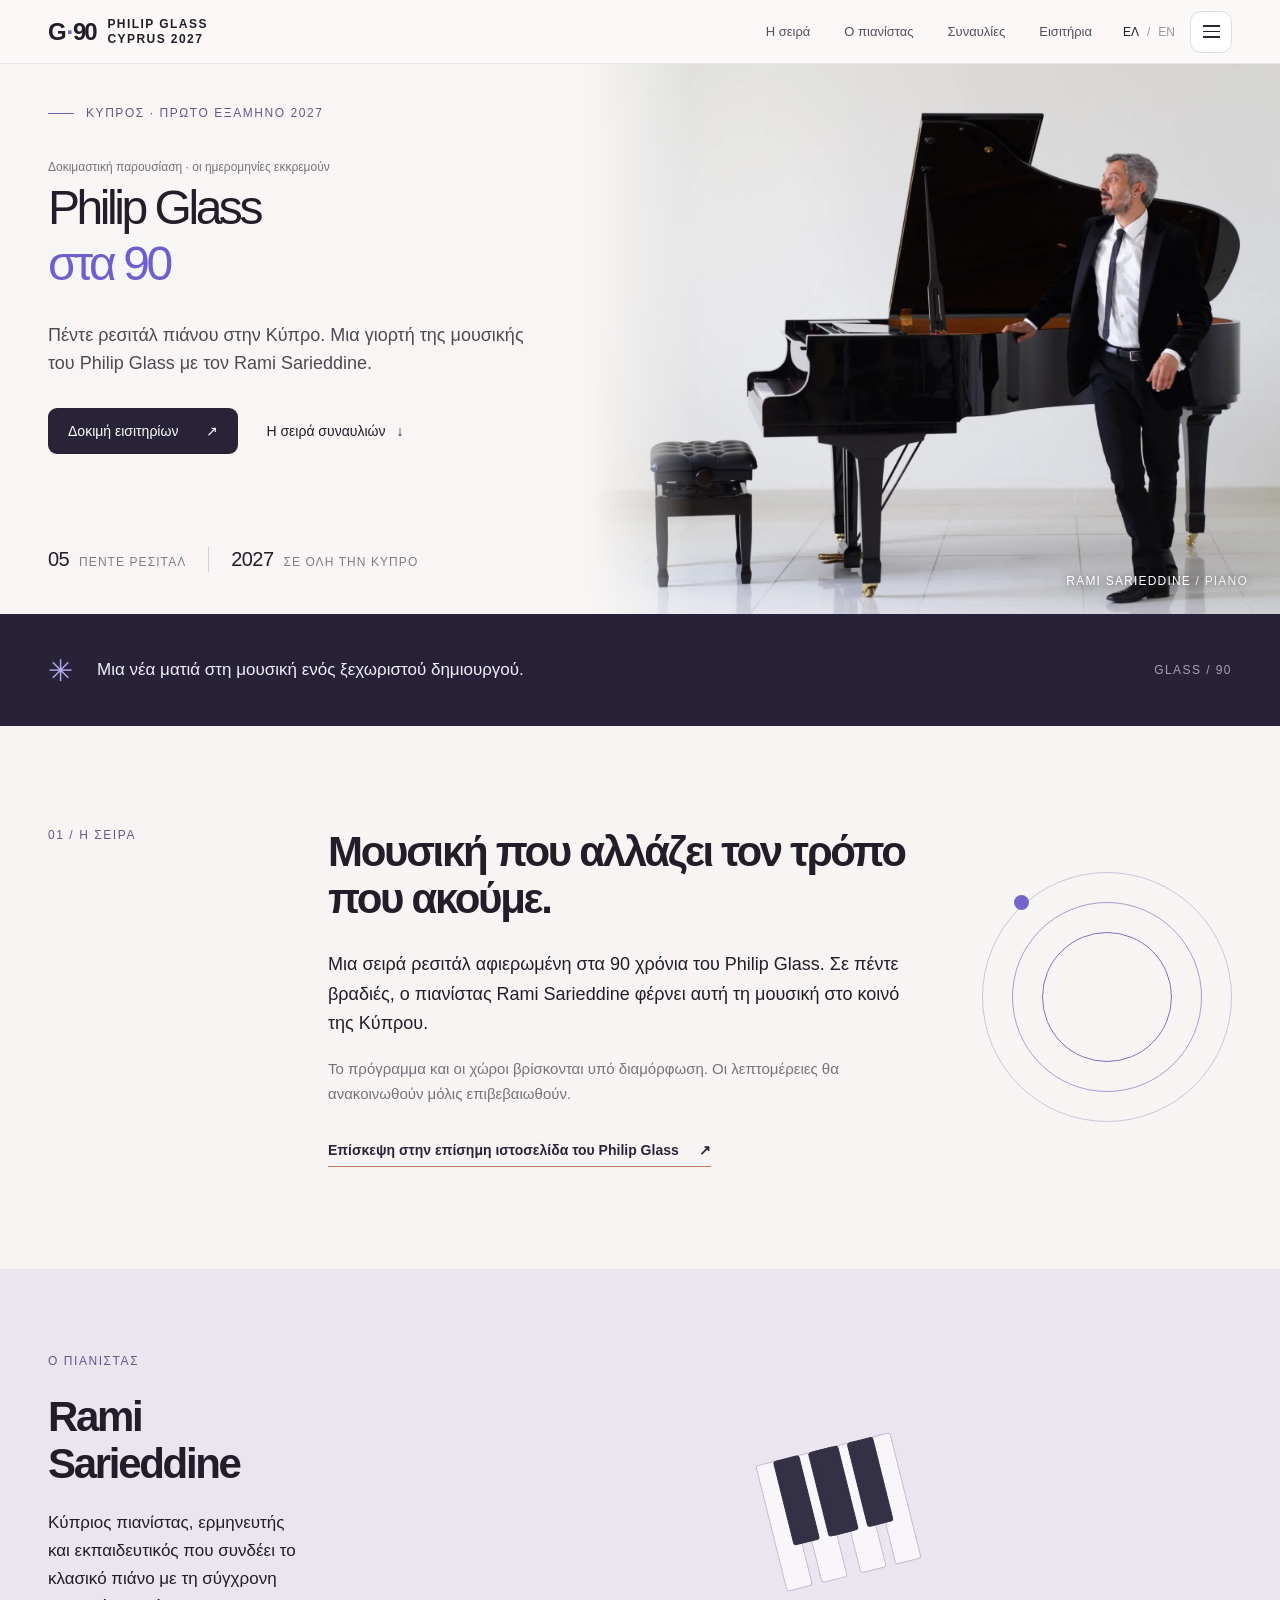
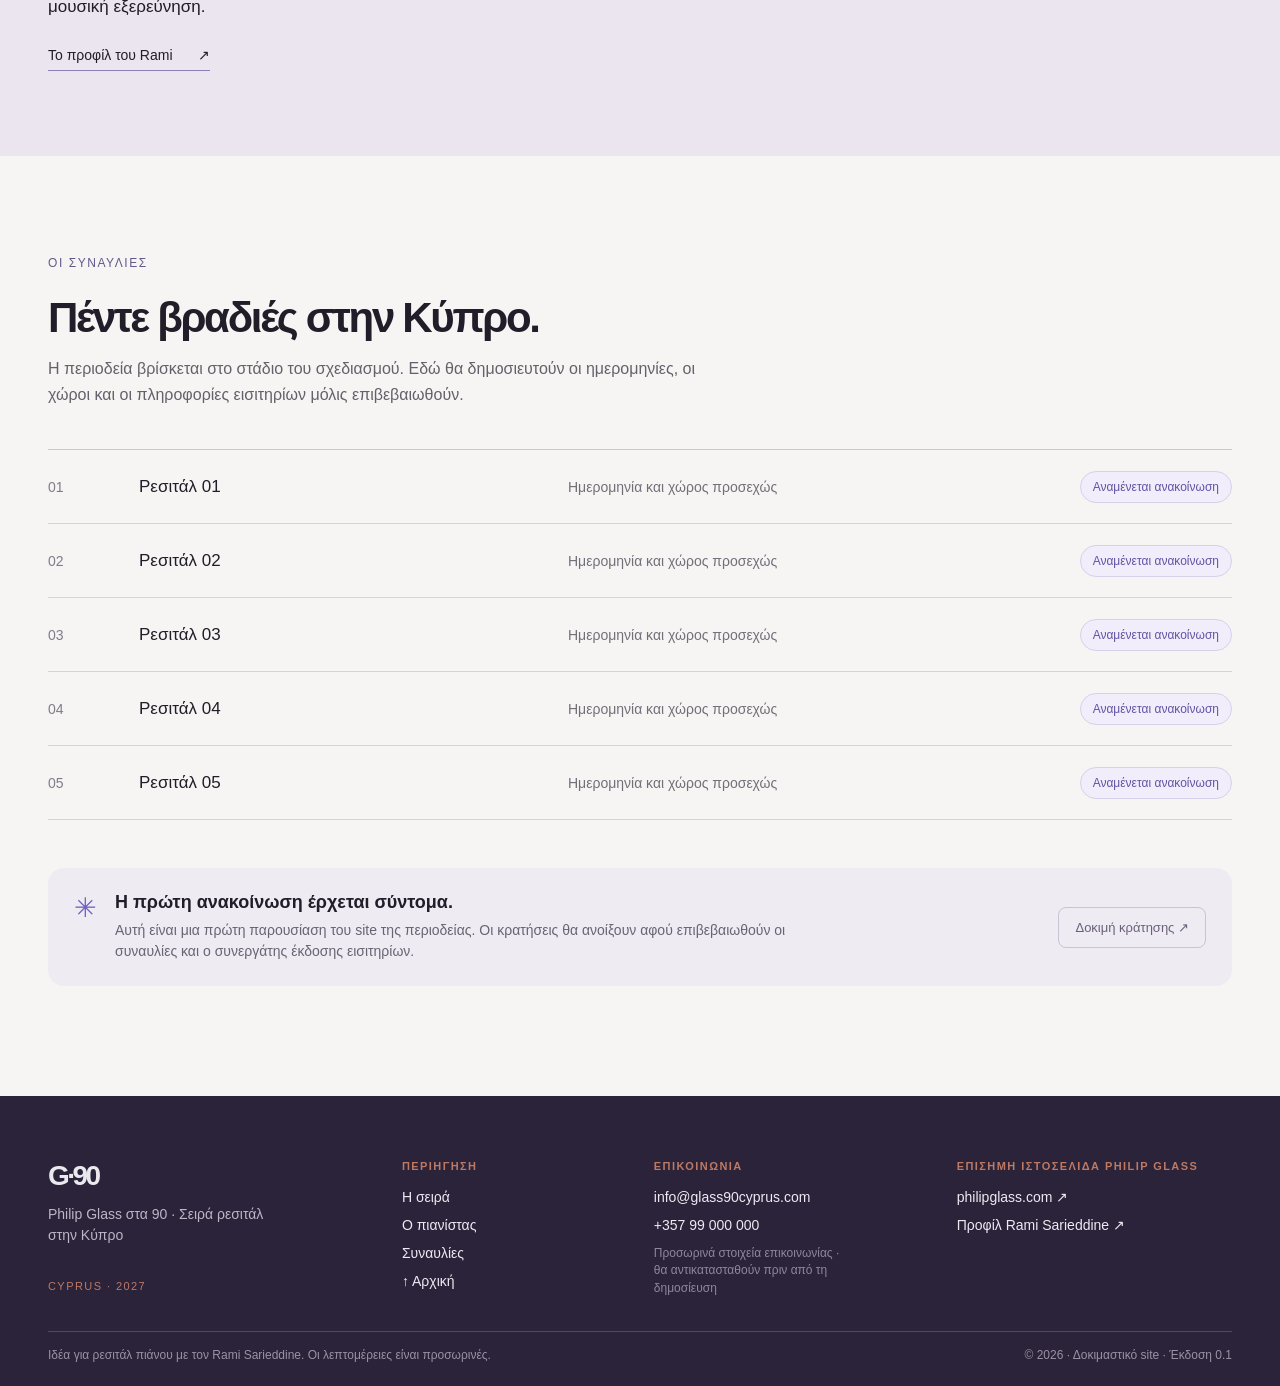
==== el.html @ 7277b8ad "Remove section 02 numbering from el.html" ====
<!doctype html><html lang="el"><head><meta charset="utf-8"><meta name="viewport" content="width=device-width,initial-scale=1"><title>Philip Glass στα 90 | Ρεσιτάλ πιάνου στην Κύπρο</title><meta name="description" content="Πέντε ρεσιτάλ πιάνου στην Κύπρο με τον Rami Sarieddine. Δοκιμαστική παρουσίαση για το 2027."><meta property="og:title" content="Philip Glass στα 90 | Ρεσιτάλ πιάνου στην Κύπρο"><meta property="og:description" content="Πέντε ρεσιτάλ πιάνου στην Κύπρο με τον Rami Sarieddine. Δοκιμαστική παρουσίαση για το 2027."><meta property="og:type" content="website"><meta property="og:image" content="/og.svg"><meta name="twitter:card" content="summary_large_image"><meta name="twitter:image" content="/og.svg"><link rel="icon" href="/favicon.svg"><link rel="stylesheet" href="/style.css"></head><body><link rel="preload" as="image" href="/rami-piano.webp"/><div class="site-shell"><header class="site-header" id="top"><div class="header-inner"><a class="brand" href="/" aria-label="Αρχική"><span class="brand-mark" aria-hidden="true">G<span>·</span>90</span><span class="brand-sub">PHILIP GLASS<br/>CYPRUS 2027</span></a><nav class="desktop-nav" aria-label="Primary"><a href="#series">Η σειρά</a><a href="#artist">Ο πιανίστας</a><a href="#concerts">Συναυλίες</a><a href="/tickets-el.html">Εισιτήρια</a></nav><div class="header-actions"><div class="language" role="group" aria-label="Γλώσσα"><button class="active" aria-pressed="true">ΕΛ</button><span aria-hidden="true">/</span><button class="" aria-pressed="false">EN</button></div><button class="menu-button " aria-label="Άνοιγμα μενού" aria-expanded="false" aria-controls="site-menu"><span></span><span></span><span></span></button></div></div></header><main><section class="hero" aria-labelledby="hero-heading"><div class="hero-copy"><div class="eyebrow"><span class="eyebrow-line"></span>ΚΥΠΡΟΣ · ΠΡΩΤΟ ΕΞΑΜΗΝΟ 2027</div><p class="preview-label">Δοκιμαστική παρουσίαση · οι ημερομηνίες εκκρεμούν</p><h1 id="hero-heading"><span>Philip Glass</span><em>στα 90</em></h1><p class="hero-lead">Πέντε ρεσιτάλ πιάνου στην Κύπρο. Μια γιορτή της μουσικής του Philip Glass με τον Rami Sarieddine.</p><div class="hero-actions"><a class="primary-link" href="/tickets-el.html">Δοκιμή εισιτηρίων<span aria-hidden="true">↗</span></a><a class="text-link" href="#series">Η σειρά συναυλιών<span aria-hidden="true">↓</span></a></div><div class="hero-foot"><div><strong>05</strong><span>ΠΕΝΤΕ ΡΕΣΙΤΑΛ</span></div><i></i><div><strong>2027</strong><span>ΣΕ ΟΛΗ ΤΗΝ ΚΥΠΡΟ</span></div></div></div><div class="hero-photo"><img src="/rami-piano.webp" alt="Ο Rami Sarieddine δίπλα σε πιάνο με ουρά" width="1924" height="1280"/><div class="photo-credit">RAMI SARIEDDINE <span> / PIANO</span></div></div></section><section class="quote-band"><div class="content-width"><span class="asterisk" aria-hidden="true">✳</span><p>Μια νέα ματιά στη μουσική ενός ξεχωριστού δημιουργού.</p><span class="band-mark">GLASS / 90</span></div></section><section class="section-block series-block" id="series"><div class="section-label">01 / Η ΣΕΙΡΑ</div><div class="section-content"><h2>Μουσική που αλλάζει τον τρόπο που ακούμε.</h2><p class="large-copy">Μια σειρά ρεσιτάλ αφιερωμένη στα 90 χρόνια του Philip Glass. Σε πέντε βραδιές, ο πιανίστας Rami Sarieddine φέρνει αυτή τη μουσική στο κοινό της Κύπρου.</p><p class="muted-copy">Το πρόγραμμα και οι χώροι βρίσκονται υπό διαμόρφωση. Οι λεπτομέρειες θα ανακοινωθούν μόλις επιβεβαιωθούν.</p><a class="glass-link" href="https://philipglass.com/" target="_blank" rel="noopener noreferrer">Επίσκεψη στην επίσημη ιστοσελίδα του Philip Glass<span aria-hidden="true">↗</span></a></div><div class="orbital-art" aria-hidden="true"><span class="ring ring-one"></span><span class="ring ring-two"></span><span class="ring ring-three"></span><span class="ring-dot"></span></div></section><section class="artist-section" id="artist"><div class="artist-inner"><div class="artist-copy"><div class="section-label">Ο ΠΙΑΝΙΣΤΑΣ</div><h2>Rami Sarieddine</h2><p>Κύπριος πιανίστας, ερμηνευτής και εκπαιδευτικός που συνδέει το κλασικό πιάνο με τη σύγχρονη μουσική εξερεύνηση.</p><a href="https://www.facebook.com/rami.sarieddine.9/" target="_blank" rel="noopener noreferrer">Το προφίλ του Rami<span aria-hidden="true">↗</span></a></div><div class="artist-key-art" aria-hidden="true"><span></span><span></span><span></span><span></span><span></span><span></span><span></span><span></span></div></div></section><section class="concerts-section" id="concerts"><div class="concerts-head"><div class="section-label">ΟΙ ΣΥΝΑΥΛΙΕΣ</div><h2>Πέντε βραδιές στην Κύπρο.</h2><p>Η περιοδεία βρίσκεται στο στάδιο του σχεδιασμού. Εδώ θα δημοσιευτούν οι ημερομηνίες, οι χώροι και οι πληροφορίες εισιτηρίων μόλις επιβεβαιωθούν.</p></div><div class="concert-list"><div class="concert-row"><span class="concert-index">01</span><strong>Ρεσιτάλ 01</strong><span class="concert-meta">Ημερομηνία και χώρος προσεχώς</span><span class="concert-status">Αναμένεται ανακοίνωση</span></div><div class="concert-row"><span class="concert-index">02</span><strong>Ρεσιτάλ 02</strong><span class="concert-meta">Ημερομηνία και χώρος προσεχώς</span><span class="concert-status">Αναμένεται ανακοίνωση</span></div><div class="concert-row"><span class="concert-index">03</span><strong>Ρεσιτάλ 03</strong><span class="concert-meta">Ημερομηνία και χώρος προσεχώς</span><span class="concert-status">Αναμένεται ανακοίνωση</span></div><div class="concert-row"><span class="concert-index">04</span><strong>Ρεσιτάλ 04</strong><span class="concert-meta">Ημερομηνία και χώρος προσεχώς</span><span class="concert-status">Αναμένεται ανακοίνωση</span></div><div class="concert-row"><span class="concert-index">05</span><strong>Ρεσιτάλ 05</strong><span class="concert-meta">Ημερομηνία και χώρος προσεχώς</span><span class="concert-status">Αναμένεται ανακοίνωση</span></div></div><div class="ticket-note"><span class="note-symbol" aria-hidden="true">✳</span><div><h3>Η πρώτη ανακοίνωση έρχεται σύντομα.</h3><p>Αυτή είναι μια πρώτη παρουσίαση του site της περιοδείας. Οι κρατήσεις θα ανοίξουν αφού επιβεβαιωθούν οι συναυλίες και ο συνεργάτης έκδοσης εισιτηρίων.</p></div><a class="ticket-chip" href="/tickets-el.html">Δοκιμή κράτησης ↗</a></div></section></main><footer class="site-footer"><div class="footer-inner"><div class="footer-intro"><span class="footer-brand">G·90</span><p>Philip Glass στα 90 · Σειρά ρεσιτάλ στην Κύπρο</p><span class="footer-kicker">CYPRUS · 2027</span></div><div class="footer-column"><span class="footer-heading">Περιήγηση</span><a href="#series">Η σειρά</a><a href="#artist">Ο πιανίστας</a><a href="#concerts">Συναυλίες</a><a href="#top">↑ Αρχική</a></div><div class="footer-column"><span class="footer-heading">Επικοινωνία</span><a href="mailto:info@glass90cyprus.com">info@glass90cyprus.com</a><a href="tel:+35799000000">+357 99 000 000</a><span class="footer-small">Προσωρινά στοιχεία επικοινωνίας · θα αντικατασταθούν πριν από τη δημοσίευση</span></div><div class="footer-column footer-links"><span class="footer-heading">Επίσημη ιστοσελίδα Philip Glass</span><a href="https://philipglass.com/" target="_blank" rel="noopener noreferrer">philipglass.com ↗</a><a href="https://www.facebook.com/rami.sarieddine.9/" target="_blank" rel="noopener noreferrer">Προφίλ Rami Sarieddine ↗</a></div></div><div class="footer-bottom"><span>Ιδέα για ρεσιτάλ πιάνου με τον Rami Sarieddine. Οι λεπτομέρειες είναι προσωρινές.</span><span>© 2026 · Δοκιμαστικό site · Έκδοση 0.1</span></div></footer></div><script src="/demo.js" defer></script></body></html>
---- style.css ----
:root {
  --ink: #211d29;
  --muted: #6f6b75;
  --paper: #f7f5f3;
  --violet: #6e5fcd;
  --aubergine: #2a2339;
  --lilac: #eae5ee;
  --copper: #bd7964;
  --copper-soft: #f3e5df;
  --line: #dedbe0;
}
* {
  box-sizing: border-box;
}
html {
  scroll-behavior: smooth;
}
body {
  margin: 0;
  background: var(--paper);
  color: var(--ink);
  font-family: Inter, Arial, sans-serif;
  font-size: 16px;
  font-weight: 400;
}
button,
a {
  font: inherit;
}
button {
  cursor: pointer;
}
a {
  text-decoration: none;
  color: inherit;
}
a:focus-visible,
button:focus-visible {
  outline: 2px solid #745fd9;
  outline-offset: 4px;
}
::selection {
  background: #d7d0ff;
  color: #211d29;
}
.site-shell {
  overflow: clip;
}
.site-header {
  height: 64px;
  background: #faf9f8;
  border-bottom: 1px solid #e8e5e6;
  position: relative;
  z-index: 30;
}
.header-inner {
  height: 100%;
  max-width: 1420px;
  margin: auto;
  padding: 0 48px;
  display: flex;
  align-items: center;
  justify-content: space-between;
  gap: 30px;
}
.brand {
  display: flex;
  align-items: center;
  gap: 12px;
  min-width: 210px;
}
.brand-mark {
  font-size: 24px;
  font-weight: 600;
  letter-spacing: -0.09em;
  line-height: 1;
}
.brand-mark span {
  color: var(--violet);
  margin: 0 2px;
}
.brand-sub {
  font-size: 12px;
  line-height: 1.25;
  letter-spacing: 0.12em;
  font-weight: 600;
}
.desktop-nav {
  display: flex;
  gap: 34px;
  align-items: center;
  margin-left: auto;
}
.desktop-nav a {
  font-size: 13px;
  color: #524d59;
  font-weight: 500;
}
.desktop-nav a:hover,
.text-link:hover,
.artist-copy a:hover {
  color: var(--violet);
}
.header-actions {
  display: flex;
  gap: 14px;
  align-items: center;
}
.language {
  display: flex;
  align-items: center;
  gap: 7px;
  white-space: nowrap;
  color: #9b96a0;
  font-size: 12px;
  font-weight: 500;
}
.language button {
  padding: 7px 1px;
  border: 0;
  background: none;
  color: #9b96a0;
  font-size: 12px;
  font-weight: 500;
}
.language button.active {
  color: var(--ink);
}
.menu-button {
  width: 42px;
  height: 42px;
  border: 1px solid #dedbe0;
  border-radius: 11px;
  background: #fff;
  display: flex;
  flex-direction: column;
  justify-content: center;
  align-items: center;
  gap: 4px;
  z-index: 33;
}
.menu-button span {
  height: 1.5px;
  width: 17px;
  background: #292530;
  transition:
    transform 0.25s,
    opacity 0.25s;
}
.menu-button.open span:first-child {
  transform: translateY(5.5px) rotate(45deg);
}
.menu-button.open span:nth-child(2) {
  opacity: 0;
}
.menu-button.open span:last-child {
  transform: translateY(-5.5px) rotate(-45deg);
}
.menu-scrim {
  position: fixed;
  inset: 64px 0 0;
  background: transparent;
  border: 0;
  width: 100%;
  z-index: 30;
}
.menu-panel {
  position: absolute;
  right: 48px;
  top: 58px;
  width: 230px;
  padding: 9px;
  background: white;
  border: 1px solid #e5e1e7;
  border-radius: 14px;
  box-shadow: 0 16px 40px #211d291c;
  z-index: 32;
  display: grid;
}
.menu-panel a,
.menu-panel button {
  font-size: 14px;
  text-align: left;
  padding: 11px 12px;
  border: 0;
  border-radius: 8px;
  background: transparent;
}
.menu-panel a:hover,
.menu-panel button:hover {
  background: #f4f1fb;
  color: #5b4eb5;
}
.hero {
  min-height: 550px;
  display: grid;
  grid-template-columns: minmax(0, 46%) minmax(0, 54%);
  background: #f8f6f4;
  max-width: 1600px;
  margin: auto;
}
.hero-copy {
  padding: 42px 5vw 0 max(48px, calc((100vw - 1320px) / 2));
  display: flex;
  flex-direction: column;
}
.eyebrow,
.section-label {
  font-size: 12px;
  font-weight: 500;
  letter-spacing: 0.13em;
  color: #655889;
}
.eyebrow {
  display: flex;
  align-items: center;
  gap: 12px;
}
.eyebrow-line {
  width: 26px;
  height: 1px;
  background: #7465ae;
}
.preview-label {
  font-size: 12px;
  color: #77717c;
  margin: 40px 0 10px;
}
.hero h1 {
  font-size: clamp(42px, 4vw, 48px);
  font-weight: 500;
  letter-spacing: -0.072em;
  line-height: 0.99;
  margin: 0;
  white-space: nowrap;
}
.hero h1 span,
.hero h1 em {
  display: block;
}
.hero h1 em {
  font-style: normal;
  color: var(--violet);
  margin-top: 8px;
}
.hero-lead {
  max-width: 490px;
  font-size: 18px;
  line-height: 1.58;
  margin: 34px 0 30px;
  color: #4e4953;
}
.hero-actions {
  display: flex;
  align-items: center;
  gap: 28px;
  flex-wrap: wrap;
}
.primary-link {
  height: 46px;
  padding: 0 20px;
  border-radius: 9px;
  background: #292337;
  color: white;
  display: inline-flex;
  align-items: center;
  gap: 28px;
  font-size: 14px;
  font-weight: 500;
  transition:
    background 0.2s,
    transform 0.2s;
}
.primary-link:hover {
  background: #51437b;
  transform: translateY(-1px);
}
.text-link {
  font-size: 14px;
  font-weight: 500;
  display: flex;
  gap: 11px;
  align-items: center;
}
.hero-foot {
  margin-top: auto;
  display: flex;
  align-items: center;
  gap: 22px;
  padding: 42px 0 42px;
}
.hero-foot div {
  display: flex;
  align-items: baseline;
  gap: 10px;
}
.hero-foot strong {
  font-size: 20px;
  letter-spacing: -0.03em;
  font-weight: 500;
}
.hero-foot span {
  font-size: 12px;
  font-weight: 500;
  letter-spacing: 0.09em;
  color: #817b86;
}
.hero-foot i {
  height: 25px;
  width: 1px;
  background: #d4ced7;
}
.hero-photo {
  min-height: 550px;
  position: relative;
  overflow: hidden;
  background: #e5e3e0;
}
.hero-photo:after {
  content: "";
  position: absolute;
  inset: 0;
  background: linear-gradient(90deg, #f8f6f4 0%, transparent 15%);
  pointer-events: none;
}
.hero-photo img {
  height: 100%;
  width: 100%;
  position: absolute;
  inset: 0;
  object-fit: cover;
  object-position: 60% center;
}
.photo-credit {
  position: absolute;
  right: 32px;
  bottom: 26px;
  z-index: 1;
  color: #fff;
  text-shadow: 0 1px 8px #0009;
  font-size: 12px;
  letter-spacing: 0.1em;
  font-weight: 500;
}
.photo-credit span {
  opacity: 0.8;
}
.quote-band {
  background: #272238;
  color: #f1eef8;
}
.quote-band .content-width {
  max-width: 1320px;
  margin: auto;
  min-height: 112px;
  display: flex;
  align-items: center;
  gap: 24px;
  padding: 18px 48px;
}
.asterisk {
  font-size: 30px;
  color: #b4a8ed;
}
.quote-band p {
  font-size: 17px;
  line-height: 1.5;
  margin: 0;
}
.band-mark {
  font-size: 12px;
  letter-spacing: 0.12em;
  margin-left: auto;
  color: #a8a0b5;
  white-space: nowrap;
}
.section-block {
  max-width: 1320px;
  margin: auto;
  padding: 102px 48px;
  position: relative;
  display: grid;
  grid-template-columns: 250px minmax(0, 600px) 1fr;
  gap: 30px;
  min-height: 470px;
  overflow: hidden;
}
.section-content h2,
.artist-copy h2,
.concerts-head h2 {
  font-size: clamp(32px, 3.3vw, 42px);
  font-weight: 600;
  letter-spacing: -0.055em;
  line-height: 1.12;
  margin: 0 0 28px;
}
.large-copy {
  font-size: 18px;
  line-height: 1.65;
  margin: 0 0 18px;
  max-width: 610px;
}
.muted-copy {
  font-size: 15px;
  line-height: 1.65;
  color: #77717b;
  max-width: 550px;
}
.glass-link {
  display: inline-flex;
  gap: 20px;
  align-items: center;
  margin-top: 20px;
  color: var(--aubergine);
  border-bottom: 1px solid var(--copper);
  padding-bottom: 8px;
  font-size: 14px;
  font-weight: 600;
}
.glass-link:hover {
  color: var(--copper);
}
.orbital-art {
  width: 250px;
  height: 250px;
  position: relative;
  align-self: center;
  justify-self: end;
}
.ring {
  border: 1px solid #ccc4db;
  border-radius: 50%;
  position: absolute;
  inset: 0;
}
.ring-two {
  inset: 30px;
  border-color: #ab9bd0;
}
.ring-three {
  inset: 60px;
  border-color: #8270be;
}
.ring-dot {
  width: 15px;
  height: 15px;
  background: #7564ca;
  position: absolute;
  top: 23px;
  left: 32px;
  border-radius: 50%;
}
.artist-section {
  background: var(--lilac);
}
.artist-inner {
  max-width: 1320px;
  margin: auto;
  min-height: 405px;
  padding: 85px 48px;
  display: grid;
  grid-template-columns: 250px minmax(0, 580px) 1fr;
  gap: 30px;
  position: relative;
  overflow: hidden;
}
.artist-number {
  font-size: 100px;
  line-height: 1;
  color: #d4cadd;
  font-weight: 500;
  letter-spacing: -0.1em;
}
.artist-copy p {
  font-size: 17px;
  line-height: 1.65;
  max-width: 550px;
  margin: 0 0 25px;
}
.artist-copy .section-label {
  margin-bottom: 25px;
}
.artist-copy h2 {
  margin-bottom: 22px;
}
.artist-copy a {
  font-size: 14px;
  font-weight: 500;
  border-bottom: 1px solid #8b80b7;
  padding-bottom: 7px;
  display: inline-flex;
  gap: 25px;
}
.artist-key-art {
  display: flex;
  align-items: flex-end;
  gap: 5px;
  justify-self: end;
  align-self: center;
  transform: rotate(-14deg);
}
.artist-key-art span {
  display: block;
  width: 27px;
  height: 130px;
  background: #f8f6fa;
  border: 1px solid #c6bcd3;
  border-radius: 3px;
}
.artist-key-art span:nth-child(2),
.artist-key-art span:nth-child(4),
.artist-key-art span:nth-child(5),
.artist-key-art span:nth-child(7) {
  height: 87px;
  background: #343045;
  border-color: #343045;
  z-index: 1;
  margin: 0 -14px 43px -14px;
}
.concerts-section {
  max-width: 1320px;
  margin: auto;
  padding: 100px 48px 110px;
}
.concerts-head {
  max-width: 670px;
}
.concerts-head .section-label {
  margin-bottom: 24px;
}
.concerts-head h2 {
  margin-bottom: 15px;
}
.concerts-head p {
  font-size: 16px;
  line-height: 1.6;
  color: #65606b;
  margin: 0 0 42px;
}
.concert-list {
  border-top: 1px solid #cdc8d0;
}
.concert-row {
  display: grid;
  grid-template-columns: 75px 1fr 1.2fr auto;
  gap: 16px;
  align-items: center;
  min-height: 74px;
  border-bottom: 1px solid #d7d2d9;
}
.concert-index {
  font-size: 14px;
  color: #817a8b;
}
.concert-row strong {
  font-size: 17px;
  font-weight: 500;
}
.concert-meta {
  font-size: 14px;
  color: #746e79;
}
.concert-status {
  font-size: 12px;
  color: #6353a3;
  border: 1px solid #d8d0eb;
  background: #f1edfa;
  border-radius: 100px;
  padding: 8px 12px;
  white-space: nowrap;
}
.ticket-note {
  margin-top: 48px;
  padding: 24px 26px;
  background: #eeebf3;
  border-radius: 16px;
  display: flex;
  align-items: center;
  gap: 18px;
}
.note-symbol {
  font-size: 27px;
  color: #7462bf;
  align-self: flex-start;
}
.ticket-note h3 {
  font-size: 18px;
  font-weight: 600;
  margin: 0 0 7px;
}
.ticket-note p {
  font-size: 14px;
  line-height: 1.5;
  color: #696372;
  margin: 0;
  max-width: 680px;
}
.ticket-chip {
  margin-left: auto;
  white-space: nowrap;
  font-size: 13px;
  font-weight: 500;
  color: #6b607b;
  border: 1px solid #cac2d5;
  border-radius: 8px;
  padding: 12px 16px;
}
.site-footer {
  background: var(--aubergine);
  color: #ebe8ee;
  padding: 64px 48px 24px;
}
.footer-inner {
  max-width: 1320px;
  margin: auto;
  display: grid;
  grid-template-columns: 1.5fr 1fr 1.25fr 1.35fr;
  gap: 48px;
}
.footer-brand {
  font-size: 28px;
  font-weight: 600;
  letter-spacing: -0.09em;
}
.footer-intro p {
  font-size: 14px;
  color: #bdb6c6;
  margin: 12px 0 0;
  max-width: 220px;
  line-height: 1.5;
}
.footer-kicker {
  display: inline-block;
  margin-top: 34px;
  font-size: 11px;
  letter-spacing: 0.13em;
  color: var(--copper);
}
.footer-column {
  display: flex;
  flex-direction: column;
  align-items: flex-start;
  gap: 12px;
  font-size: 14px;
  color: #a9a1b2;
}
.footer-column a {
  color: #eee9f3;
}
.footer-column a:hover {
  color: var(--copper);
}
.footer-heading {
  color: var(--copper);
  font-size: 11px;
  font-weight: 600;
  letter-spacing: 0.13em;
  text-transform: uppercase;
  margin-bottom: 5px;
}
.footer-small {
  font-size: 12px;
  line-height: 1.45;
  max-width: 190px;
  color: #8f879c;
}
.footer-bottom {
  max-width: 1320px;
  margin: 34px auto 0;
  padding-top: 16px;
  border-top: 1px solid #51495d;
  display: flex;
  justify-content: space-between;
  gap: 20px;
  font-size: 12px;
  color: #9b93a4;
}
.modal-backdrop {
  position: fixed;
  inset: 0;
  background: #211d2980;
  z-index: 50;
  display: grid;
  place-items: center;
  padding: 20px;
}
.settings-dialog {
  background: #fff;
  width: min(100%, 420px);
  border-radius: 18px;
  padding: 24px;
  box-shadow: 0 24px 80px #0003;
}
.dialog-top {
  display: flex;
  justify-content: space-between;
  align-items: center;
}
.dialog-top h2 {
  font-size: 22px;
  font-weight: 600;
  margin: 0;
}
.dialog-top button {
  border: 0;
  background: #f1eef3;
  border-radius: 8px;
  width: 34px;
  height: 34px;
  font-size: 24px;
  line-height: 1;
}
.settings-dialog p {
  font-size: 14px;
  color: #6d6673;
  line-height: 1.5;
}
.setting-row {
  display: flex;
  align-items: center;
  justify-content: space-between;
  padding: 18px 0;
  border-top: 1px solid #ebe7ed;
  border-bottom: 1px solid #ebe7ed;
  font-size: 14px;
}
.language.large button {
  font-size: 14px;
}
.dialog-close {
  background: #2b2537;
  border: 0;
  color: #fff;
  border-radius: 8px;
  padding: 11px 20px;
  font-size: 14px;
  margin-top: 22px;
  float: right;
}
.ticket-page {
  min-height: 100vh;
  background: var(--paper);
  color: var(--ink);
}
.ticket-header {
  height: 60px;
  padding: 0 5vw;
  display: flex;
  align-items: center;
  justify-content: space-between;
  border-bottom: 1px solid var(--line);
  background: rgba(250, 249, 248, 0.9);
}
.ticket-brand {
  display: flex;
  align-items: center;
  gap: 14px;
}
.ticket-brand span {
  font-size: 24px;
  font-weight: 600;
  letter-spacing: -0.09em;
}
.ticket-brand small {
  color: #82798d;
  font-size: 11px;
  letter-spacing: 0.12em;
}
.ticket-header-actions {
  display: flex;
  gap: 28px;
  align-items: center;
  color: #655889;
  font-size: 13px;
}
.ticket-header-actions a:hover {
  color: var(--copper);
}
.ticket-language {
  display: flex;
  gap: 7px;
  align-items: center;
  color: #9b96a0;
}
.ticket-language button {
  border: 0;
  background: none;
  padding: 5px 0;
  color: #9b96a0;
  font-size: 12px;
}
.ticket-language button.active {
  color: var(--ink);
  font-weight: 600;
}
.ticket-hero {
  background: var(--aubergine);
  color: #f4f1f7;
}
.ticket-hero-inner {
  max-width: 1320px;
  margin: auto;
  padding: 52px 48px 48px;
  display: flex;
  justify-content: space-between;
  gap: 50px;
  align-items: flex-end;
}
.ticket-eyebrow {
  color: #bcaef1;
  font-size: 12px;
  letter-spacing: 0.14em;
  display: flex;
  align-items: center;
  gap: 12px;
}
.ticket-eyebrow span {
  width: 28px;
  height: 1px;
  background: var(--copper);
}
.ticket-hero h1 {
  max-width: 650px;
  margin: 20px 0 16px;
  font-size: clamp(40px, 4vw, 48px);
  line-height: 1.03;
  letter-spacing: -0.055em;
  font-weight: 500;
}
.ticket-hero p {
  max-width: 600px;
  margin: 0;
  color: #beb6c8;
  font-size: 17px;
  line-height: 1.6;
}
.ticket-hero-mark {
  display: flex;
  align-items: flex-end;
  gap: 15px;
  color: #bdb1dc;
}
.ticket-hero-mark span {
  font-size: 82px;
  line-height: 0.75;
  letter-spacing: -0.1em;
  color: #504568;
}
.ticket-hero-mark small {
  padding-bottom: 2px;
  font-size: 11px;
  line-height: 1.35;
  letter-spacing: 0.14em;
  color: #9d91b2;
}
.ticket-workspace {
  max-width: 1320px;
  margin: auto;
  padding: 58px 48px 92px;
  display: grid;
  grid-template-columns: minmax(0, 1fr) 370px;
  gap: 70px;
  align-items: start;
}
.ticket-step-label,
.ticket-summary-label {
  color: #68598e;
  font-size: 12px;
  font-weight: 600;
  letter-spacing: 0.14em;
  margin-bottom: 25px;
}
.event-grid {
  display: grid;
  grid-template-columns: repeat(2, minmax(0, 1fr));
  gap: 12px;
}
.event-card {
  min-height: 168px;
  position: relative;
  text-align: left;
  border: 1px solid #dfd9e2;
  border-radius: 14px;
  background: #fbfaf9;
  padding: 21px;
  color: var(--ink);
  transition:
    border 0.2s,
    box-shadow 0.2s,
    transform 0.2s;
}
.event-card:hover {
  border-color: #b4a7cb;
  transform: translateY(-2px);
}
.event-card.selected {
  border: 1.5px solid var(--violet);
  box-shadow: 0 10px 28px rgba(68, 53, 107, 0.1);
  background: #fff;
}
.event-number {
  display: block;
  color: #9a8bb4;
  font-size: 12px;
  margin-bottom: 21px;
}
.event-city {
  display: block;
  font-size: 21px;
  font-weight: 600;
  letter-spacing: -0.04em;
}
.event-date,
.event-venue,
.event-seats {
  display: block;
  font-size: 13px;
  color: #6f6877;
  margin-top: 7px;
}
.event-seats {
  color: var(--copper);
}
.event-check {
  position: absolute;
  right: 17px;
  top: 17px;
  display: grid;
  place-items: center;
  width: 25px;
  height: 25px;
  border-radius: 50%;
  background: #f0ebf6;
  color: #745fc7;
  font-size: 15px;
}
.event-card.selected .event-check {
  background: var(--violet);
  color: #fff;
}
.ticket-step + .ticket-step {
  margin-top: 70px;
}
.ticket-fields {
  display: grid;
  grid-template-columns: 1fr 1fr 130px;
  gap: 12px;
}
.ticket-fields label > span {
  display: block;
  color: #635d69;
  font-size: 13px;
  margin: 0 0 9px;
}
.ticket-fields input {
  width: 100%;
  height: 48px;
  border: 1px solid #dcd7df;
  border-radius: 8px;
  background: #fff;
  padding: 0 14px;
  color: var(--ink);
  font-size: 14px;
  outline: none;
}
.ticket-fields input:focus {
  border-color: var(--violet);
  box-shadow: 0 0 0 3px #6e5fcd1c;
}
.quantity-control {
  height: 48px;
  display: flex;
  align-items: center;
  justify-content: space-between;
  border: 1px solid #dcd7df;
  border-radius: 8px;
  background: #fff;
}
.quantity-control button {
  border: 0;
  background: none;
  color: var(--violet);
  width: 36px;
  height: 100%;
  font-size: 20px;
}
.quantity-control strong {
  font-size: 15px;
  font-weight: 600;
}
.ticket-error {
  display: none;
  color: #a65345;
  font-size: 13px;
  margin: 14px 0 0;
}
.ticket-error.visible {
  display: block;
}
.ticket-trust {
  display: flex;
  align-items: center;
  gap: 10px;
  margin: 28px 0 0;
  color: #837a8a;
  font-size: 13px;
}
.ticket-trust span {
  color: var(--copper);
  font-size: 19px;
}
.ticket-trust > span:last-child {
  color: #837a8a;
  font-size: 13px;
}
.ticket-trust small {
  display: block;
  margin-top: 4px;
  color: #9a929f;
  font-size: 11px;
}
.confirmation-order {
  display: grid;
  gap: 5px;
  margin: 0 0 18px;
  padding: 14px;
  border-radius: 10px;
  background: #e5deee;
  text-align: left;
}
.confirmation-order strong {
  font-size: 15px;
}
.confirmation-order span {
  color: #746b7b;
  font-size: 13px;
}
.ticket-summary {
  position: sticky;
  top: 24px;
  border-radius: 16px;
  background: #eeeaf4;
  padding: 28px;
}
.summary-series {
  padding-bottom: 22px;
  border-bottom: 1px solid #d8d0e0;
  color: var(--aubergine);
  font-size: 18px;
  font-weight: 600;
}
.summary-series span {
  display: block;
  margin-top: 7px;
  font-size: 13px;
  color: #777080;
  font-weight: 400;
}
.summary-event {
  display: grid;
  grid-template-columns: 35px 1fr auto;
  gap: 12px;
  padding: 24px 0;
  border-bottom: 1px solid #d8d0e0;
  align-items: start;
}
.summary-index {
  color: #9183a8;
  font-size: 13px;
}
.summary-event strong,
.summary-event span {
  display: block;
}
.summary-event strong {
  font-size: 17px;
}
.summary-event div span {
  margin-top: 5px;
  color: #716977;
  font-size: 13px;
}
.summary-event button {
  border: 0;
  background: none;
  color: #6655a6;
  font-size: 12px;
  padding: 0;
}
.summary-line {
  display: flex;
  justify-content: space-between;
  padding: 20px 0 0;
  color: #6c6472;
  font-size: 13px;
}
.summary-line strong {
  color: var(--ink);
  font-size: 15px;
}
.summary-total {
  position: relative;
  display: flex;
  justify-content: space-between;
  align-items: baseline;
  padding: 10px 0 25px;
}
.summary-total span {
  font-size: 14px;
}
.summary-total strong {
  font-size: 30px;
  font-weight: 500;
  letter-spacing: -0.06em;
}
.summary-total small {
  position: absolute;
  bottom: 8px;
  left: 0;
  color: #8a8190;
  font-size: 11px;
}
.summary-submit {
  width: 100%;
  height: 48px;
  display: flex;
  align-items: center;
  justify-content: space-between;
  border: 0;
  border-radius: 8px;
  background: var(--aubergine);
  color: #fff;
  padding: 0 17px;
  font-size: 14px;
  font-weight: 500;
}
.summary-submit:hover {
  background: #4e3e72;
}
.summary-email {
  display: block;
  color: #837989;
  font-size: 11px;
  margin-top: 14px;
  line-height: 1.4;
}
.ticket-confirmation {
  text-align: center;
}
.confirmation-icon {
  margin: 10px auto 18px;
  width: 48px;
  height: 48px;
  display: grid;
  place-items: center;
  border-radius: 50%;
  background: var(--copper);
  color: #fff;
  font-size: 23px;
}
.ticket-confirmation h2 {
  margin: 0;
  font-size: 23px;
  letter-spacing: -0.04em;
}
.ticket-confirmation p {
  margin: 14px 0 20px;
  color: #6c6472;
  font-size: 14px;
  line-height: 1.55;
}
.reference {
  display: flex;
  justify-content: space-between;
  align-items: center;
  padding: 13px 0;
  border-top: 1px solid #d8d0e0;
  border-bottom: 1px solid #d8d0e0;
  font-size: 12px;
  color: #777080;
}
.reference strong {
  color: var(--aubergine);
  letter-spacing: 0.08em;
}
.ticket-confirmation small {
  display: block;
  color: #877e8d;
  font-size: 11px;
  margin: 18px 0;
}
.summary-secondary {
  border: 0;
  background: none;
  color: #6553a5;
  font-size: 13px;
}
.ticket-footer {
  max-width: 1320px;
  margin: auto;
  padding: 22px 48px 30px;
  border-top: 1px solid var(--line);
  display: flex;
  justify-content: space-between;
  gap: 20px;
  color: #7d7583;
  font-size: 12px;
}
.ticket-footer a {
  color: #6553a5;
}

@media (max-width: 1100px) {
  .hero h1 {
    font-size: clamp(42px, 4vw, 48px);
  }
  .hero-copy {
    padding-left: 34px;
    padding-right: 24px;
  }
  .section-block,
  .artist-inner {
    grid-template-columns: 170px minmax(0, 1fr) 170px;
  }
  .orbital-art {
    transform: scale(0.7);
    transform-origin: center right;
  }
  .artist-key-art {
    transform: rotate(-14deg) scale(0.7);
    transform-origin: right center;
  }
}
@media (max-width: 760px) {
  .ticket-header {
    height: 58px;
    padding: 0 20px;
  }
  .ticket-brand small {
    display: none;
  }
  .ticket-header-actions {
    gap: 15px;
    font-size: 12px;
  }
  .ticket-header-actions > a {
    font-size: 0;
    min-width: 44px;
    min-height: 44px;
    display: grid;
    place-items: center;
  }
  .ticket-header-actions > a::before {
    content: "←";
    font-size: 20px;
  }
  .ticket-hero-inner {
    display: block;
    padding: 38px 20px 40px;
  }
  .ticket-hero h1 {
    font-size: 36px;
    margin-top: 18px;
  }
  .ticket-hero p {
    font-size: 16px;
  }
  .ticket-language button,
  .language button {
    min-width: 32px;
    min-height: 44px;
  }
  .ticket-hero-mark {
    margin-top: 28px;
  }
  .ticket-hero-mark span {
    font-size: 64px;
  }
  .ticket-workspace {
    display: block;
    padding: 44px 20px 68px;
  }
  .event-grid {
    grid-template-columns: 1fr;
  }
  .event-card {
    min-height: 148px;
  }
  .ticket-step + .ticket-step {
    margin-top: 52px;
  }
  .ticket-fields {
    grid-template-columns: 1fr;
    gap: 16px;
  }
  .ticket-fields input {
    font-size: 16px;
  }
  .quantity-field {
    max-width: 150px;
  }
  .ticket-summary {
    position: static;
    margin-top: 48px;
  }
  .ticket-footer {
    display: grid;
    padding: 22px 20px 28px;
    gap: 9px;
  }
  .site-header {
    height: 58px;
  }
  .header-inner {
    padding: 0 18px;
  }
  .brand {
    min-width: 0;
  }
  .brand-mark {
    font-size: 22px;
  }
  .brand-sub {
    font-size: 12px;
  }
  .desktop-nav {
    display: none;
  }
  .menu-panel {
    top: 53px;
    right: 16px;
  }
  .menu-scrim {
    inset: 58px 0 0;
  }
  .hero {
    display: flex;
    flex-direction: column;
    min-height: 0;
  }
  .hero-copy {
    padding: 26px 20px 0;
  }
  .eyebrow {
    font-size: 12px;
  }
  .preview-label {
    margin: 29px 0 10px;
  }
  .hero h1 {
    font-size: clamp(38px, 10vw, 44px);
    white-space: normal;
  }
  .hero-lead {
    font-size: 16px;
    line-height: 1.55;
    margin: 22px 0 22px;
  }
  .hero-actions {
    gap: 18px;
  }
  .primary-link {
    height: 44px;
  }
  .hero-foot {
    padding: 30px 0;
    gap: 14px;
  }
  .hero-foot div {
    display: block;
  }
  .hero-foot strong {
    font-size: 18px;
    display: block;
  }
  .hero-foot span {
    font-size: 12px;
    display: block;
    margin-top: 3px;
  }
  .hero-photo {
    min-height: 0;
    height: 300px;
  }
  .hero-photo:after {
    background: linear-gradient(0deg, #0003, transparent 40%);
  }
  .hero-photo img {
    object-position: 68% center;
  }
  .photo-credit {
    right: 15px;
    bottom: 16px;
    font-size: 12px;
  }
  .quote-band .content-width {
    min-height: 95px;
    padding: 19px 20px;
    gap: 14px;
  }
  .quote-band p {
    font-size: 15px;
  }
  .band-mark {
    display: none;
  }
  .section-block {
    display: block;
    padding: 70px 20px 60px;
    min-height: 0;
  }
  .section-label {
    margin-bottom: 25px;
  }
  .section-content h2,
  .artist-copy h2,
  .concerts-head h2 {
    font-size: 32px;
    line-height: 1.15;
  }
  .large-copy {
    font-size: 16px;
  }
  .muted-copy {
    font-size: 14px;
  }
  .orbital-art {
    display: none;
  }
  .artist-inner {
    display: block;
    min-height: 0;
    padding: 70px 20px;
    position: relative;
  }
  .artist-number {
    font-size: 75px;
    position: absolute;
    right: 25px;
    top: 31px;
  }
  .artist-copy {
    position: relative;
    z-index: 1;
    max-width: 490px;
  }
  .artist-copy p {
    font-size: 16px;
  }
  .artist-key-art {
    display: none;
  }
  .concerts-section {
    padding: 70px 20px 75px;
  }
  .concerts-head p {
    font-size: 15px;
    margin-bottom: 26px;
  }
  .concert-row {
    grid-template-columns: 35px 1fr;
    gap: 4px 14px;
    padding: 17px 0;
    min-height: 0;
  }
  .concert-index {
    grid-row: span 2;
    align-self: start;
    margin-top: 2px;
  }
  .concert-row strong {
    font-size: 16px;
  }
  .concert-meta {
    font-size: 13px;
    grid-column: 2;
  }
  .concert-status {
    display: none;
  }
  .ticket-note {
    margin-top: 30px;
    padding: 20px;
    align-items: flex-start;
    flex-wrap: wrap;
  }
  .ticket-note h3 {
    font-size: 16px;
  }
  .ticket-chip {
    margin: 4px 0 0 41px;
  }
  .site-footer {
    padding: 42px 20px 23px;
  }
  .footer-inner {
    display: block;
  }
  .footer-column {
    margin-top: 34px;
  }
  .footer-bottom {
    display: grid;
    margin-top: 34px;
  }
}
@media (max-width: 360px) {
  .brand-sub {
    display: none;
  }
  .hero h1 {
    font-size: 38px;
  }
  .hero-actions {
    gap: 12px;
  }
  .text-link {
    font-size: 13px;
  }
}
@media (prefers-reduced-motion: reduce) {
  html {
    scroll-behavior: auto;
  }
  .menu-button span,
  .primary-link {
    transition: none;
  }
}
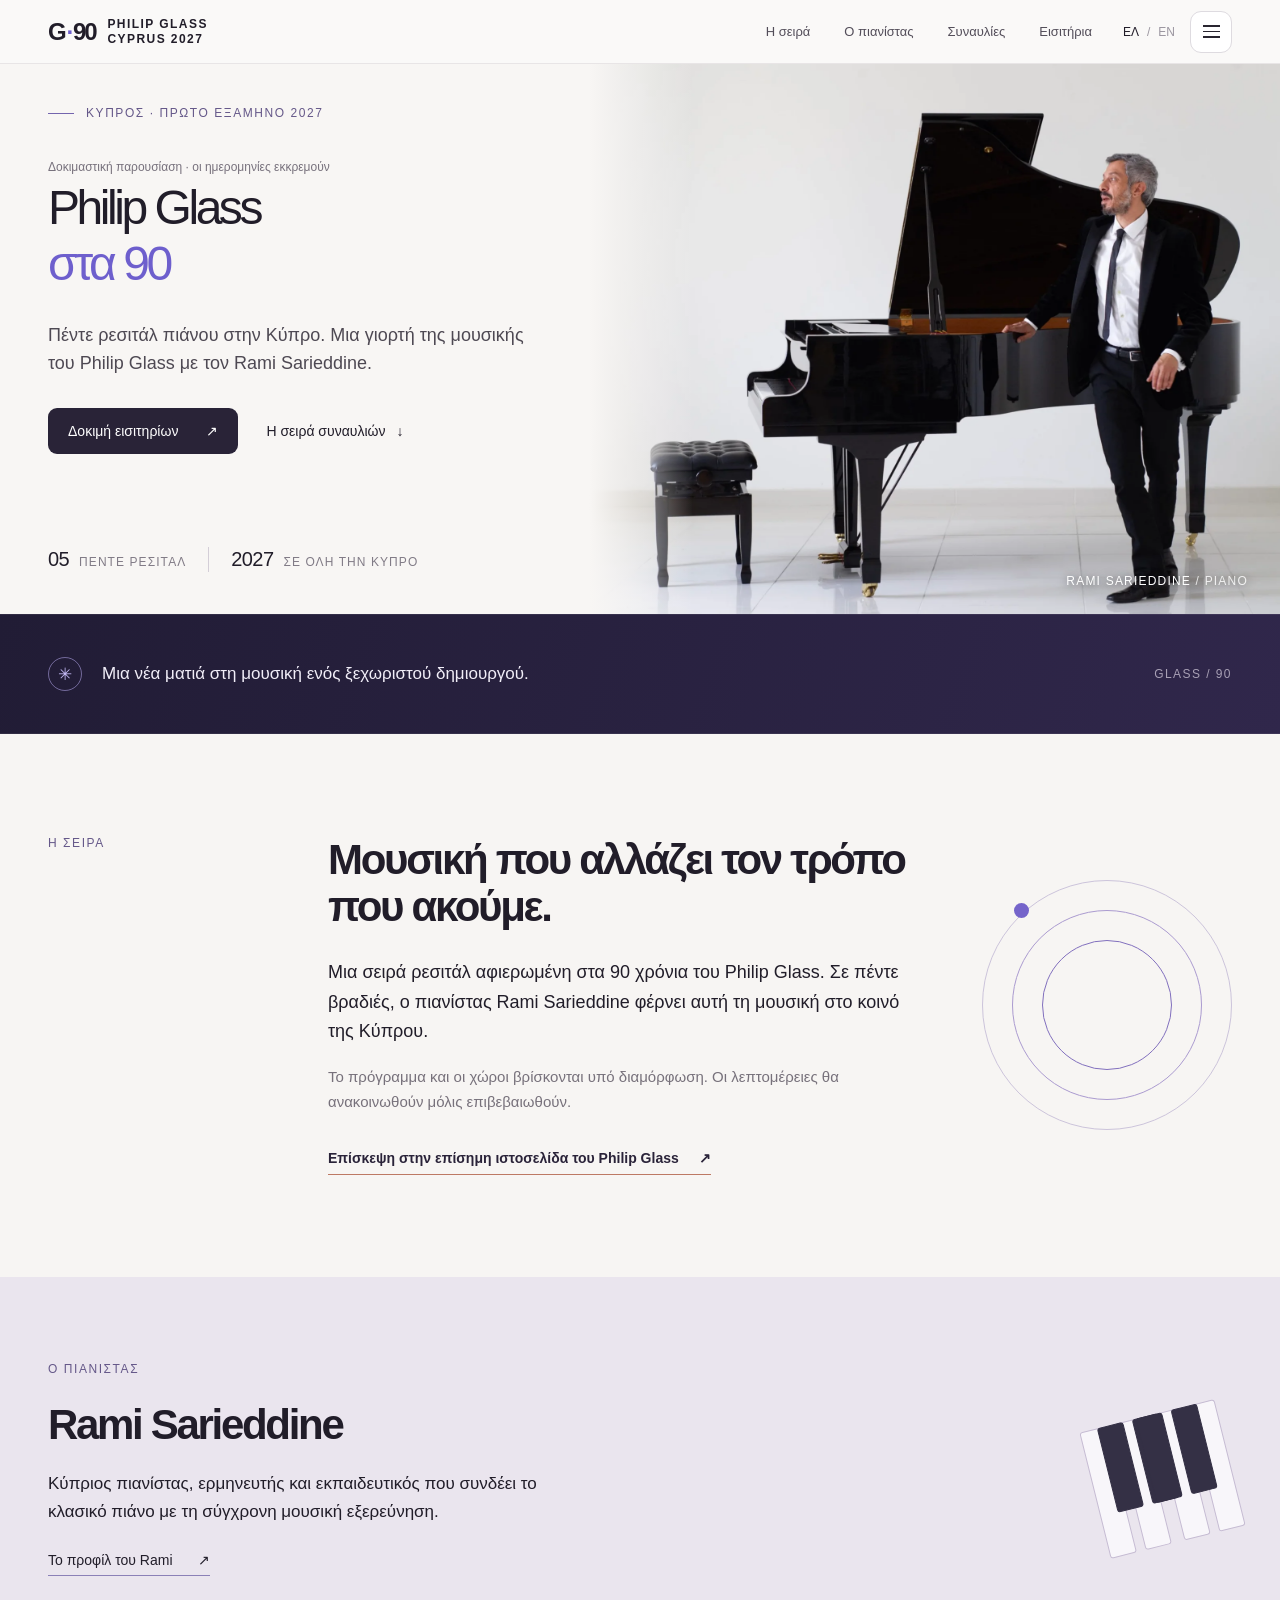
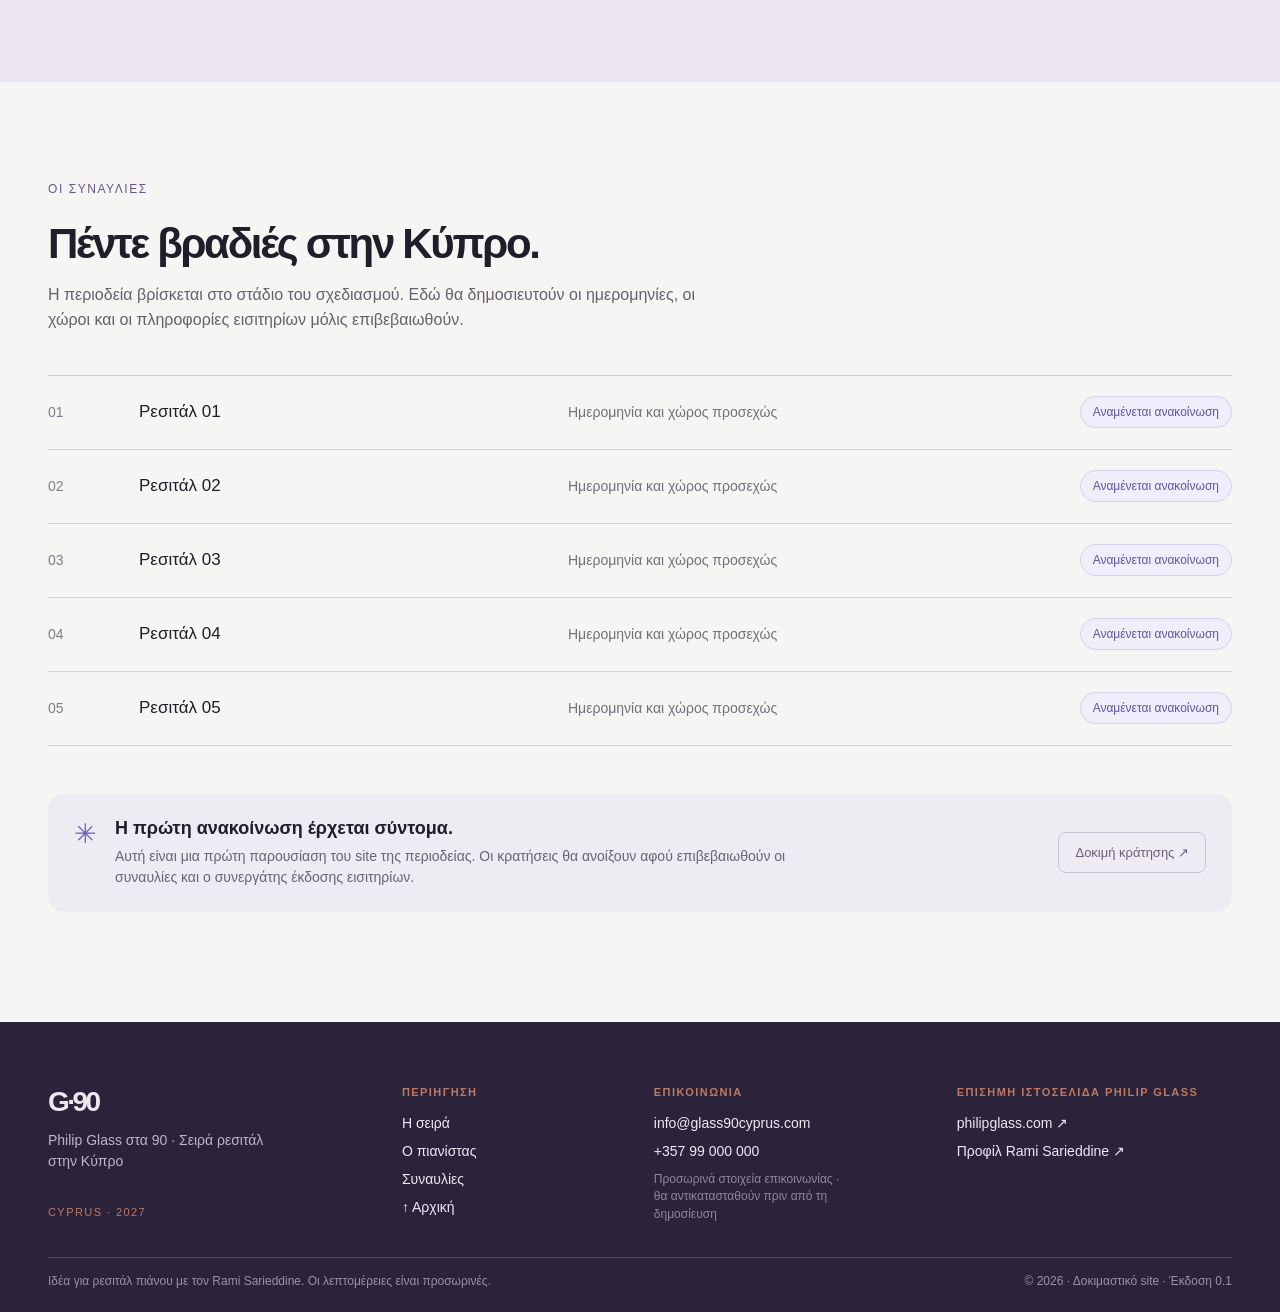
==== commit 807ea149: "Remove section numbering from series label" ====
--- a/el.html
+++ b/el.html
@@ -1 +1 @@
-<!doctype html><html lang="el"><head><meta charset="utf-8"><meta name="viewport" content="width=device-width,initial-scale=1"><title>Philip Glass στα 90 | Ρεσιτάλ πιάνου στην Κύπρο</title><meta name="description" content="Πέντε ρεσιτάλ πιάνου στην Κύπρο με τον Rami Sarieddine. Δοκιμαστική παρουσίαση για το 2027."><meta property="og:title" content="Philip Glass στα 90 | Ρεσιτάλ πιάνου στην Κύπρο"><meta property="og:description" content="Πέντε ρεσιτάλ πιάνου στην Κύπρο με τον Rami Sarieddine. Δοκιμαστική παρουσίαση για το 2027."><meta property="og:type" content="website"><meta property="og:image" content="/og.svg"><meta name="twitter:card" content="summary_large_image"><meta name="twitter:image" content="/og.svg"><link rel="icon" href="/favicon.svg"><link rel="stylesheet" href="/style.css"></head><body><link rel="preload" as="image" href="/rami-piano.webp"/><div class="site-shell"><header class="site-header" id="top"><div class="header-inner"><a class="brand" href="/" aria-label="Αρχική"><span class="brand-mark" aria-hidden="true">G<span>·</span>90</span><span class="brand-sub">PHILIP GLASS<br/>CYPRUS 2027</span></a><nav class="desktop-nav" aria-label="Primary"><a href="#series">Η σειρά</a><a href="#artist">Ο πιανίστας</a><a href="#concerts">Συναυλίες</a><a href="/tickets-el.html">Εισιτήρια</a></nav><div class="header-actions"><div class="language" role="group" aria-label="Γλώσσα"><button class="active" aria-pressed="true">ΕΛ</button><span aria-hidden="true">/</span><button class="" aria-pressed="false">EN</button></div><button class="menu-button " aria-label="Άνοιγμα μενού" aria-expanded="false" aria-controls="site-menu"><span></span><span></span><span></span></button></div></div></header><main><section class="hero" aria-labelledby="hero-heading"><div class="hero-copy"><div class="eyebrow"><span class="eyebrow-line"></span>ΚΥΠΡΟΣ · ΠΡΩΤΟ ΕΞΑΜΗΝΟ 2027</div><p class="preview-label">Δοκιμαστική παρουσίαση · οι ημερομηνίες εκκρεμούν</p><h1 id="hero-heading"><span>Philip Glass</span><em>στα 90</em></h1><p class="hero-lead">Πέντε ρεσιτάλ πιάνου στην Κύπρο. Μια γιορτή της μουσικής του Philip Glass με τον Rami Sarieddine.</p><div class="hero-actions"><a class="primary-link" href="/tickets-el.html">Δοκιμή εισιτηρίων<span aria-hidden="true">↗</span></a><a class="text-link" href="#series">Η σειρά συναυλιών<span aria-hidden="true">↓</span></a></div><div class="hero-foot"><div><strong>05</strong><span>ΠΕΝΤΕ ΡΕΣΙΤΑΛ</span></div><i></i><div><strong>2027</strong><span>ΣΕ ΟΛΗ ΤΗΝ ΚΥΠΡΟ</span></div></div></div><div class="hero-photo"><img src="/rami-piano.webp" alt="Ο Rami Sarieddine δίπλα σε πιάνο με ουρά" width="1924" height="1280"/><div class="photo-credit">RAMI SARIEDDINE <span> / PIANO</span></div></div></section><section class="quote-band"><div class="content-width"><span class="asterisk" aria-hidden="true">✳</span><p>Μια νέα ματιά στη μουσική ενός ξεχωριστού δημιουργού.</p><span class="band-mark">GLASS / 90</span></div></section><section class="section-block series-block" id="series"><div class="section-label">01 / Η ΣΕΙΡΑ</div><div class="section-content"><h2>Μουσική που αλλάζει τον τρόπο που ακούμε.</h2><p class="large-copy">Μια σειρά ρεσιτάλ αφιερωμένη στα 90 χρόνια του Philip Glass. Σε πέντε βραδιές, ο πιανίστας Rami Sarieddine φέρνει αυτή τη μουσική στο κοινό της Κύπρου.</p><p class="muted-copy">Το πρόγραμμα και οι χώροι βρίσκονται υπό διαμόρφωση. Οι λεπτομέρειες θα ανακοινωθούν μόλις επιβεβαιωθούν.</p><a class="glass-link" href="https://philipglass.com/" target="_blank" rel="noopener noreferrer">Επίσκεψη στην επίσημη ιστοσελίδα του Philip Glass<span aria-hidden="true">↗</span></a></div><div class="orbital-art" aria-hidden="true"><span class="ring ring-one"></span><span class="ring ring-two"></span><span class="ring ring-three"></span><span class="ring-dot"></span></div></section><section class="artist-section" id="artist"><div class="artist-inner"><div class="artist-copy"><div class="section-label">Ο ΠΙΑΝΙΣΤΑΣ</div><h2>Rami Sarieddine</h2><p>Κύπριος πιανίστας, ερμηνευτής και εκπαιδευτικός που συνδέει το κλασικό πιάνο με τη σύγχρονη μουσική εξερεύνηση.</p><a href="https://www.facebook.com/rami.sarieddine.9/" target="_blank" rel="noopener noreferrer">Το προφίλ του Rami<span aria-hidden="true">↗</span></a></div><div class="artist-key-art" aria-hidden="true"><span></span><span></span><span></span><span></span><span></span><span></span><span></span><span></span></div></div></section><section class="concerts-section" id="concerts"><div class="concerts-head"><div class="section-label">ΟΙ ΣΥΝΑΥΛΙΕΣ</div><h2>Πέντε βραδιές στην Κύπρο.</h2><p>Η περιοδεία βρίσκεται στο στάδιο του σχεδιασμού. Εδώ θα δημοσιευτούν οι ημερομηνίες, οι χώροι και οι πληροφορίες εισιτηρίων μόλις επιβεβαιωθούν.</p></div><div class="concert-list"><div class="concert-row"><span class="concert-index">01</span><strong>Ρεσιτάλ 01</strong><span class="concert-meta">Ημερομηνία και χώρος προσεχώς</span><span class="concert-status">Αναμένεται ανακοίνωση</span></div><div class="concert-row"><span class="concert-index">02</span><strong>Ρεσιτάλ 02</strong><span class="concert-meta">Ημερομηνία και χώρος προσεχώς</span><span class="concert-status">Αναμένεται ανακοίνωση</span></div><div class="concert-row"><span class="concert-index">03</span><strong>Ρεσιτάλ 03</strong><span class="concert-meta">Ημερομηνία και χώρος προσεχώς</span><span class="concert-status">Αναμένεται ανακοίνωση</span></div><div class="concert-row"><span class="concert-index">04</span><strong>Ρεσιτάλ 04</strong><span class="concert-meta">Ημερομηνία και χώρος προσεχώς</span><span class="concert-status">Αναμένεται ανακοίνωση</span></div><div class="concert-row"><span class="concert-index">05</span><strong>Ρεσιτάλ 05</strong><span class="concert-meta">Ημερομηνία και χώρος προσεχώς</span><span class="concert-status">Αναμένεται ανακοίνωση</span></div></div><div class="ticket-note"><span class="note-symbol" aria-hidden="true">✳</span><div><h3>Η πρώτη ανακοίνωση έρχεται σύντομα.</h3><p>Αυτή είναι μια πρώτη παρουσίαση του site της περιοδείας. Οι κρατήσεις θα ανοίξουν αφού επιβεβαιωθούν οι συναυλίες και ο συνεργάτης έκδοσης εισιτηρίων.</p></div><a class="ticket-chip" href="/tickets-el.html">Δοκιμή κράτησης ↗</a></div></section></main><footer class="site-footer"><div class="footer-inner"><div class="footer-intro"><span class="footer-brand">G·90</span><p>Philip Glass στα 90 · Σειρά ρεσιτάλ στην Κύπρο</p><span class="footer-kicker">CYPRUS · 2027</span></div><div class="footer-column"><span class="footer-heading">Περιήγηση</span><a href="#series">Η σειρά</a><a href="#artist">Ο πιανίστας</a><a href="#concerts">Συναυλίες</a><a href="#top">↑ Αρχική</a></div><div class="footer-column"><span class="footer-heading">Επικοινωνία</span><a href="mailto:info@glass90cyprus.com">info@glass90cyprus.com</a><a href="tel:+35799000000">+357 99 000 000</a><span class="footer-small">Προσωρινά στοιχεία επικοινωνίας · θα αντικατασταθούν πριν από τη δημοσίευση</span></div><div class="footer-column footer-links"><span class="footer-heading">Επίσημη ιστοσελίδα Philip Glass</span><a href="https://philipglass.com/" target="_blank" rel="noopener noreferrer">philipglass.com ↗</a><a href="https://www.facebook.com/rami.sarieddine.9/" target="_blank" rel="noopener noreferrer">Προφίλ Rami Sarieddine ↗</a></div></div><div class="footer-bottom"><span>Ιδέα για ρεσιτάλ πιάνου με τον Rami Sarieddine. Οι λεπτομέρειες είναι προσωρινές.</span><span>© 2026 · Δοκιμαστικό site · Έκδοση 0.1</span></div></footer></div><script src="/demo.js" defer></script></body></html>+<!doctype html><html lang="el"><head><meta charset="utf-8"><meta name="viewport" content="width=device-width,initial-scale=1"><title>Philip Glass στα 90 | Ρεσιτάλ πιάνου στην Κύπρο</title><meta name="description" content="Πέντε ρεσιτάλ πιάνου στην Κύπρο με τον Rami Sarieddine. Δοκιμαστική παρουσίαση για το 2027."><meta property="og:title" content="Philip Glass στα 90 | Ρεσιτάλ πιάνου στην Κύπρο"><meta property="og:description" content="Πέντε ρεσιτάλ πιάνου στην Κύπρο με τον Rami Sarieddine. Δοκιμαστική παρουσίαση για το 2027."><meta property="og:type" content="website"><meta property="og:image" content="/og.svg"><meta name="twitter:card" content="summary_large_image"><meta name="twitter:image" content="/og.svg"><link rel="icon" href="/favicon.svg"><link rel="stylesheet" href="/style.css"></head><body><link rel="preload" as="image" href="/rami-piano.webp"/><div class="site-shell"><header class="site-header" id="top"><div class="header-inner"><a class="brand" href="/" aria-label="Αρχική"><span class="brand-mark" aria-hidden="true">G<span>·</span>90</span><span class="brand-sub">PHILIP GLASS<br/>CYPRUS 2027</span></a><nav class="desktop-nav" aria-label="Primary"><a href="#series">Η σειρά</a><a href="#artist">Ο πιανίστας</a><a href="#concerts">Συναυλίες</a><a href="/tickets-el.html">Εισιτήρια</a></nav><div class="header-actions"><div class="language" role="group" aria-label="Γλώσσα"><button class="active" aria-pressed="true">ΕΛ</button><span aria-hidden="true">/</span><button class="" aria-pressed="false">EN</button></div><button class="menu-button " aria-label="Άνοιγμα μενού" aria-expanded="false" aria-controls="site-menu"><span></span><span></span><span></span></button></div></div></header><main><section class="hero" aria-labelledby="hero-heading"><div class="hero-copy"><div class="eyebrow"><span class="eyebrow-line"></span>ΚΥΠΡΟΣ · ΠΡΩΤΟ ΕΞΑΜΗΝΟ 2027</div><p class="preview-label">Δοκιμαστική παρουσίαση · οι ημερομηνίες εκκρεμούν</p><h1 id="hero-heading"><span>Philip Glass</span><em>στα 90</em></h1><p class="hero-lead">Πέντε ρεσιτάλ πιάνου στην Κύπρο. Μια γιορτή της μουσικής του Philip Glass με τον Rami Sarieddine.</p><div class="hero-actions"><a class="primary-link" href="/tickets-el.html">Δοκιμή εισιτηρίων<span aria-hidden="true">↗</span></a><a class="text-link" href="#series">Η σειρά συναυλιών<span aria-hidden="true">↓</span></a></div><div class="hero-foot"><div><strong>05</strong><span>ΠΕΝΤΕ ΡΕΣΙΤΑΛ</span></div><i></i><div><strong>2027</strong><span>ΣΕ ΟΛΗ ΤΗΝ ΚΥΠΡΟ</span></div></div></div><div class="hero-photo"><img src="/rami-piano.webp" alt="Ο Rami Sarieddine δίπλα σε πιάνο με ουρά" width="1924" height="1280"/><div class="photo-credit">RAMI SARIEDDINE <span> / PIANO</span></div></div></section><section class="quote-band"><div class="content-width"><span class="asterisk" aria-hidden="true">✳</span><p>Μια νέα ματιά στη μουσική ενός ξεχωριστού δημιουργού.</p><span class="band-mark">GLASS / 90</span></div></section><section class="section-block series-block" id="series"><div class="section-label">Η ΣΕΙΡΑ</div><div class="section-content"><h2>Μουσική που αλλάζει τον τρόπο που ακούμε.</h2><p class="large-copy">Μια σειρά ρεσιτάλ αφιερωμένη στα 90 χρόνια του Philip Glass. Σε πέντε βραδιές, ο πιανίστας Rami Sarieddine φέρνει αυτή τη μουσική στο κοινό της Κύπρου.</p><p class="muted-copy">Το πρόγραμμα και οι χώροι βρίσκονται υπό διαμόρφωση. Οι λεπτομέρειες θα ανακοινωθούν μόλις επιβεβαιωθούν.</p><a class="glass-link" href="https://philipglass.com/" target="_blank" rel="noopener noreferrer">Επίσκεψη στην επίσημη ιστοσελίδα του Philip Glass<span aria-hidden="true">↗</span></a></div><div class="orbital-art" aria-hidden="true"><span class="ring ring-one"></span><span class="ring ring-two"></span><span class="ring ring-three"></span><span class="ring-dot"></span></div></section><section class="artist-section" id="artist"><div class="artist-inner"><div class="artist-copy"><div class="section-label">Ο ΠΙΑΝΙΣΤΑΣ</div><h2>Rami Sarieddine</h2><p>Κύπριος πιανίστας, ερμηνευτής και εκπαιδευτικός που συνδέει το κλασικό πιάνο με τη σύγχρονη μουσική εξερεύνηση.</p><a href="https://www.facebook.com/rami.sarieddine.9/" target="_blank" rel="noopener noreferrer">Το προφίλ του Rami<span aria-hidden="true">↗</span></a></div><div class="artist-key-art" aria-hidden="true"><span></span><span></span><span></span><span></span><span></span><span></span><span></span><span></span></div></div></section><section class="concerts-section" id="concerts"><div class="concerts-head"><div class="section-label">ΟΙ ΣΥΝΑΥΛΙΕΣ</div><h2>Πέντε βραδιές στην Κύπρο.</h2><p>Η περιοδεία βρίσκεται στο στάδιο του σχεδιασμού. Εδώ θα δημοσιευτούν οι ημερομηνίες, οι χώροι και οι πληροφορίες εισιτηρίων μόλις επιβεβαιωθούν.</p></div><div class="concert-list"><div class="concert-row"><span class="concert-index">01</span><strong>Ρεσιτάλ 01</strong><span class="concert-meta">Ημερομηνία και χώρος προσεχώς</span><span class="concert-status">Αναμένεται ανακοίνωση</span></div><div class="concert-row"><span class="concert-index">02</span><strong>Ρεσιτάλ 02</strong><span class="concert-meta">Ημερομηνία και χώρος προσεχώς</span><span class="concert-status">Αναμένεται ανακοίνωση</span></div><div class="concert-row"><span class="concert-index">03</span><strong>Ρεσιτάλ 03</strong><span class="concert-meta">Ημερομηνία και χώρος προσεχώς</span><span class="concert-status">Αναμένεται ανακοίνωση</span></div><div class="concert-row"><span class="concert-index">04</span><strong>Ρεσιτάλ 04</strong><span class="concert-meta">Ημερομηνία και χώρος προσεχώς</span><span class="concert-status">Αναμένεται ανακοίνωση</span></div><div class="concert-row"><span class="concert-index">05</span><strong>Ρεσιτάλ 05</strong><span class="concert-meta">Ημερομηνία και χώρος προσεχώς</span><span class="concert-status">Αναμένεται ανακοίνωση</span></div></div><div class="ticket-note"><span class="note-symbol" aria-hidden="true">✳</span><div><h3>Η πρώτη ανακοίνωση έρχεται σύντομα.</h3><p>Αυτή είναι μια πρώτη παρουσίαση του site της περιοδείας. Οι κρατήσεις θα ανοίξουν αφού επιβεβαιωθούν οι συναυλίες και ο συνεργάτης έκδοσης εισιτηρίων.</p></div><a class="ticket-chip" href="/tickets-el.html">Δοκιμή κράτησης ↗</a></div></section></main><footer class="site-footer"><div class="footer-inner"><div class="footer-intro"><span class="footer-brand">G·90</span><p>Philip Glass στα 90 · Σειρά ρεσιτάλ στην Κύπρο</p><span class="footer-kicker">CYPRUS · 2027</span></div><div class="footer-column"><span class="footer-heading">Περιήγηση</span><a href="#series">Η σειρά</a><a href="#artist">Ο πιανίστας</a><a href="#concerts">Συναυλίες</a><a href="#top">↑ Αρχική</a></div><div class="footer-column"><span class="footer-heading">Επικοινωνία</span><a href="mailto:info@glass90cyprus.com">info@glass90cyprus.com</a><a href="tel:+35799000000">+357 99 000 000</a><span class="footer-small">Προσωρινά στοιχεία επικοινωνίας · θα αντικατασταθούν πριν από τη δημοσίευση</span></div><div class="footer-column footer-links"><span class="footer-heading">Επίσημη ιστοσελίδα Philip Glass</span><a href="https://philipglass.com/" target="_blank" rel="noopener noreferrer">philipglass.com ↗</a><a href="https://www.facebook.com/rami.sarieddine.9/" target="_blank" rel="noopener noreferrer">Προφίλ Rami Sarieddine ↗</a></div></div><div class="footer-bottom"><span>Ιδέα για ρεσιτάλ πιάνου με τον Rami Sarieddine. Οι λεπτομέρειες είναι προσωρινές.</span><span>© 2026 · Δοκιμαστικό site · Έκδοση 0.1</span></div></footer></div><script src="/demo.js" defer></script></body></html>
--- a/style.css
+++ b/style.css
@@ -346,24 +346,36 @@
   opacity: 0.8;
 }
 .quote-band {
-  background: #272238;
+  background: linear-gradient(110deg, #211c35 0%, #30274b 100%);
   color: #f1eef8;
+  border-top: 1px solid #ffffff12;
+  border-bottom: 1px solid #ffffff12;
 }
 .quote-band .content-width {
   max-width: 1320px;
   margin: auto;
-  min-height: 112px;
-  display: flex;
-  align-items: center;
-  gap: 24px;
+  min-height: 118px;
+  display: flex;
+  align-items: center;
+  gap: 20px;
   padding: 18px 48px;
 }
 .asterisk {
-  font-size: 30px;
-  color: #b4a8ed;
+  width: 34px;
+  height: 34px;
+  flex: 0 0 34px;
+  display: grid;
+  place-items: center;
+  border: 1px solid #b4a8ed8c;
+  border-radius: 50%;
+  color: #c4baf4;
+  font-size: 17px;
+  line-height: 1;
 }
 .quote-band p {
+  max-width: 570px;
   font-size: 17px;
+  font-weight: 450;
   line-height: 1.5;
   margin: 0;
 }
@@ -459,17 +471,10 @@
   min-height: 405px;
   padding: 85px 48px;
   display: grid;
-  grid-template-columns: 250px minmax(0, 580px) 1fr;
-  gap: 30px;
+  grid-template-columns: minmax(0, 580px) 1fr;
+  gap: 64px;
   position: relative;
   overflow: hidden;
-}
-.artist-number {
-  font-size: 100px;
-  line-height: 1;
-  color: #d4cadd;
-  font-weight: 500;
-  letter-spacing: -0.1em;
 }
 .artist-copy p {
   font-size: 17px;
@@ -1218,9 +1223,11 @@
     padding-left: 34px;
     padding-right: 24px;
   }
-  .section-block,
+  .section-block {
+    grid-template-columns: 170px minmax(0, 1fr) 170px;
+  }
   .artist-inner {
-    grid-template-columns: 170px minmax(0, 1fr) 170px;
+    grid-template-columns: minmax(0, 580px) 1fr;
   }
   .orbital-art {
     transform: scale(0.7);
@@ -1394,12 +1401,14 @@
     font-size: 12px;
   }
   .quote-band .content-width {
-    min-height: 95px;
-    padding: 19px 20px;
-    gap: 14px;
+    min-height: 104px;
+    padding: 20px;
+    gap: 15px;
   }
   .quote-band p {
+    max-width: 290px;
     font-size: 15px;
+    line-height: 1.45;
   }
   .band-mark {
     display: none;
@@ -1433,12 +1442,6 @@
     padding: 70px 20px;
     position: relative;
   }
-  .artist-number {
-    font-size: 75px;
-    position: absolute;
-    right: 25px;
-    top: 31px;
-  }
   .artist-copy {
     position: relative;
     z-index: 1;
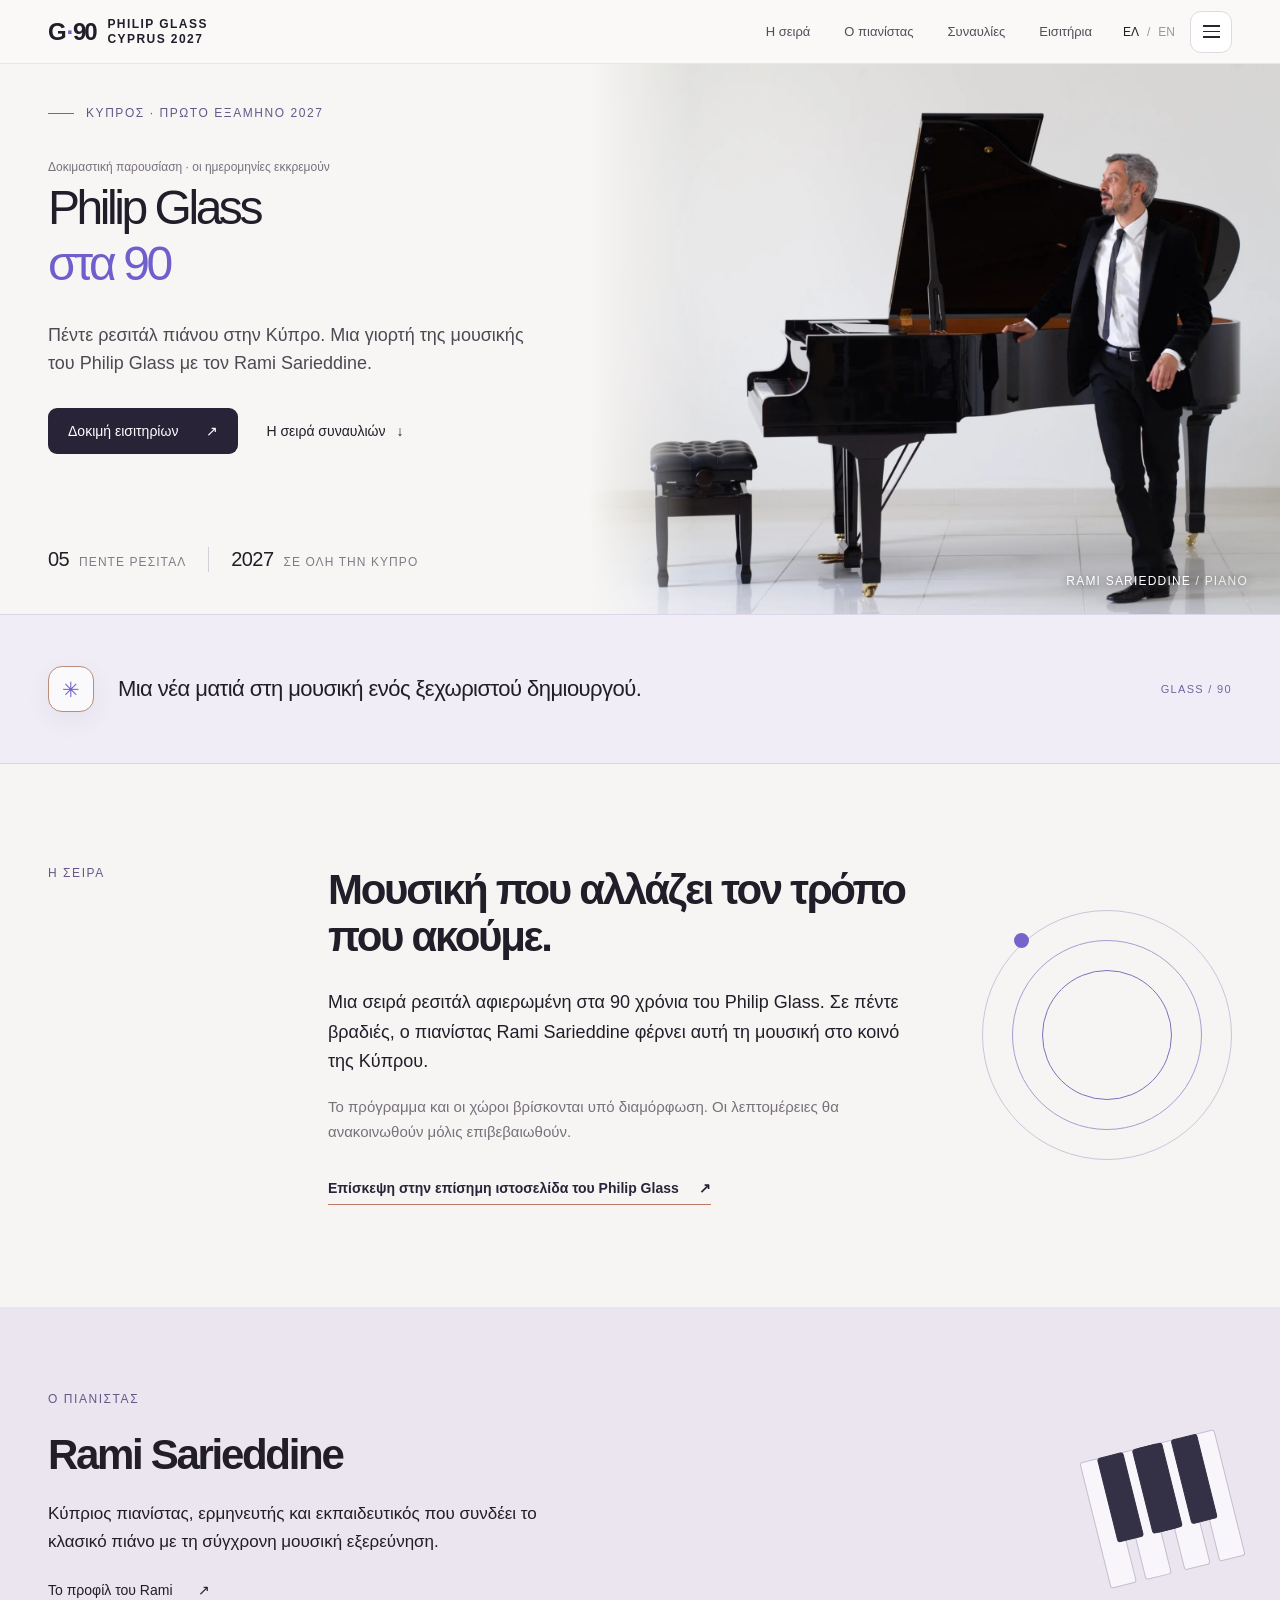
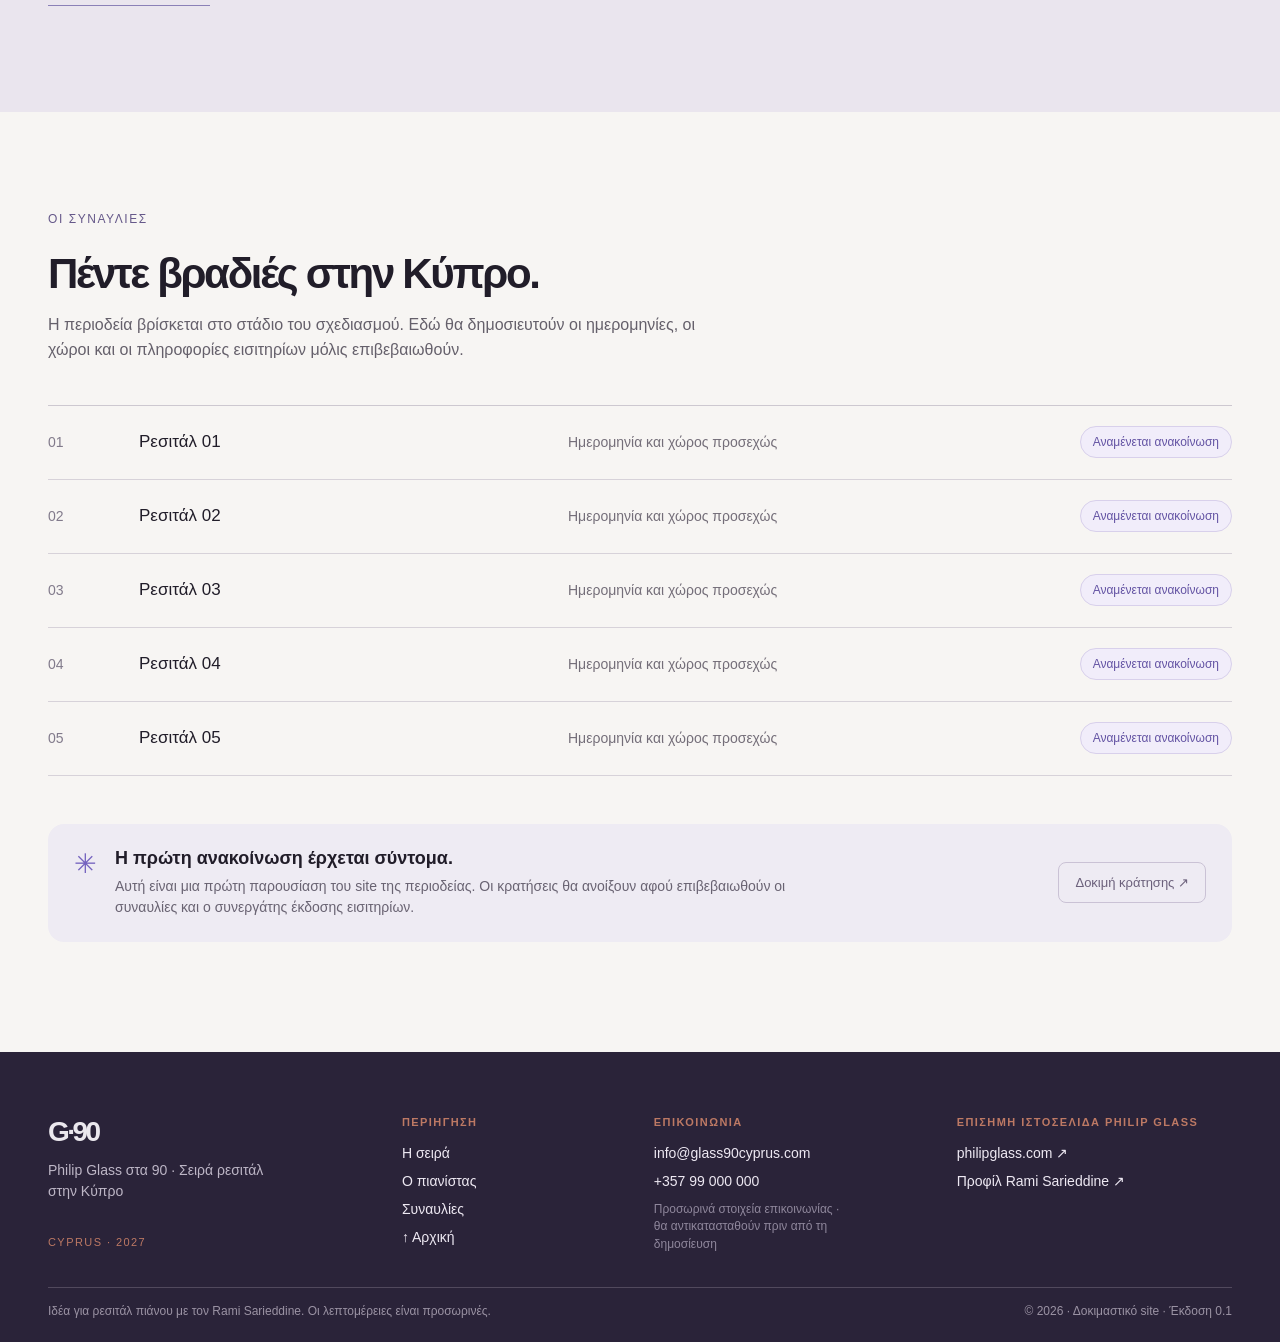
==== commit 4912ba39: "Add Telegram-ready Open Graph metadata" ====
--- a/el.html
+++ b/el.html
@@ -1 +1 @@
-<!doctype html><html lang="el"><head><meta charset="utf-8"><meta name="viewport" content="width=device-width,initial-scale=1"><title>Philip Glass στα 90 | Ρεσιτάλ πιάνου στην Κύπρο</title><meta name="description" content="Πέντε ρεσιτάλ πιάνου στην Κύπρο με τον Rami Sarieddine. Δοκιμαστική παρουσίαση για το 2027."><meta property="og:title" content="Philip Glass στα 90 | Ρεσιτάλ πιάνου στην Κύπρο"><meta property="og:description" content="Πέντε ρεσιτάλ πιάνου στην Κύπρο με τον Rami Sarieddine. Δοκιμαστική παρουσίαση για το 2027."><meta property="og:type" content="website"><meta property="og:image" content="/og.svg"><meta name="twitter:card" content="summary_large_image"><meta name="twitter:image" content="/og.svg"><link rel="icon" href="/favicon.svg"><link rel="stylesheet" href="/style.css"></head><body><link rel="preload" as="image" href="/rami-piano.webp"/><div class="site-shell"><header class="site-header" id="top"><div class="header-inner"><a class="brand" href="/" aria-label="Αρχική"><span class="brand-mark" aria-hidden="true">G<span>·</span>90</span><span class="brand-sub">PHILIP GLASS<br/>CYPRUS 2027</span></a><nav class="desktop-nav" aria-label="Primary"><a href="#series">Η σειρά</a><a href="#artist">Ο πιανίστας</a><a href="#concerts">Συναυλίες</a><a href="/tickets-el.html">Εισιτήρια</a></nav><div class="header-actions"><div class="language" role="group" aria-label="Γλώσσα"><button class="active" aria-pressed="true">ΕΛ</button><span aria-hidden="true">/</span><button class="" aria-pressed="false">EN</button></div><button class="menu-button " aria-label="Άνοιγμα μενού" aria-expanded="false" aria-controls="site-menu"><span></span><span></span><span></span></button></div></div></header><main><section class="hero" aria-labelledby="hero-heading"><div class="hero-copy"><div class="eyebrow"><span class="eyebrow-line"></span>ΚΥΠΡΟΣ · ΠΡΩΤΟ ΕΞΑΜΗΝΟ 2027</div><p class="preview-label">Δοκιμαστική παρουσίαση · οι ημερομηνίες εκκρεμούν</p><h1 id="hero-heading"><span>Philip Glass</span><em>στα 90</em></h1><p class="hero-lead">Πέντε ρεσιτάλ πιάνου στην Κύπρο. Μια γιορτή της μουσικής του Philip Glass με τον Rami Sarieddine.</p><div class="hero-actions"><a class="primary-link" href="/tickets-el.html">Δοκιμή εισιτηρίων<span aria-hidden="true">↗</span></a><a class="text-link" href="#series">Η σειρά συναυλιών<span aria-hidden="true">↓</span></a></div><div class="hero-foot"><div><strong>05</strong><span>ΠΕΝΤΕ ΡΕΣΙΤΑΛ</span></div><i></i><div><strong>2027</strong><span>ΣΕ ΟΛΗ ΤΗΝ ΚΥΠΡΟ</span></div></div></div><div class="hero-photo"><img src="/rami-piano.webp" alt="Ο Rami Sarieddine δίπλα σε πιάνο με ουρά" width="1924" height="1280"/><div class="photo-credit">RAMI SARIEDDINE <span> / PIANO</span></div></div></section><section class="quote-band"><div class="content-width"><span class="asterisk" aria-hidden="true">✳</span><p>Μια νέα ματιά στη μουσική ενός ξεχωριστού δημιουργού.</p><span class="band-mark">GLASS / 90</span></div></section><section class="section-block series-block" id="series"><div class="section-label">Η ΣΕΙΡΑ</div><div class="section-content"><h2>Μουσική που αλλάζει τον τρόπο που ακούμε.</h2><p class="large-copy">Μια σειρά ρεσιτάλ αφιερωμένη στα 90 χρόνια του Philip Glass. Σε πέντε βραδιές, ο πιανίστας Rami Sarieddine φέρνει αυτή τη μουσική στο κοινό της Κύπρου.</p><p class="muted-copy">Το πρόγραμμα και οι χώροι βρίσκονται υπό διαμόρφωση. Οι λεπτομέρειες θα ανακοινωθούν μόλις επιβεβαιωθούν.</p><a class="glass-link" href="https://philipglass.com/" target="_blank" rel="noopener noreferrer">Επίσκεψη στην επίσημη ιστοσελίδα του Philip Glass<span aria-hidden="true">↗</span></a></div><div class="orbital-art" aria-hidden="true"><span class="ring ring-one"></span><span class="ring ring-two"></span><span class="ring ring-three"></span><span class="ring-dot"></span></div></section><section class="artist-section" id="artist"><div class="artist-inner"><div class="artist-copy"><div class="section-label">Ο ΠΙΑΝΙΣΤΑΣ</div><h2>Rami Sarieddine</h2><p>Κύπριος πιανίστας, ερμηνευτής και εκπαιδευτικός που συνδέει το κλασικό πιάνο με τη σύγχρονη μουσική εξερεύνηση.</p><a href="https://www.facebook.com/rami.sarieddine.9/" target="_blank" rel="noopener noreferrer">Το προφίλ του Rami<span aria-hidden="true">↗</span></a></div><div class="artist-key-art" aria-hidden="true"><span></span><span></span><span></span><span></span><span></span><span></span><span></span><span></span></div></div></section><section class="concerts-section" id="concerts"><div class="concerts-head"><div class="section-label">ΟΙ ΣΥΝΑΥΛΙΕΣ</div><h2>Πέντε βραδιές στην Κύπρο.</h2><p>Η περιοδεία βρίσκεται στο στάδιο του σχεδιασμού. Εδώ θα δημοσιευτούν οι ημερομηνίες, οι χώροι και οι πληροφορίες εισιτηρίων μόλις επιβεβαιωθούν.</p></div><div class="concert-list"><div class="concert-row"><span class="concert-index">01</span><strong>Ρεσιτάλ 01</strong><span class="concert-meta">Ημερομηνία και χώρος προσεχώς</span><span class="concert-status">Αναμένεται ανακοίνωση</span></div><div class="concert-row"><span class="concert-index">02</span><strong>Ρεσιτάλ 02</strong><span class="concert-meta">Ημερομηνία και χώρος προσεχώς</span><span class="concert-status">Αναμένεται ανακοίνωση</span></div><div class="concert-row"><span class="concert-index">03</span><strong>Ρεσιτάλ 03</strong><span class="concert-meta">Ημερομηνία και χώρος προσεχώς</span><span class="concert-status">Αναμένεται ανακοίνωση</span></div><div class="concert-row"><span class="concert-index">04</span><strong>Ρεσιτάλ 04</strong><span class="concert-meta">Ημερομηνία και χώρος προσεχώς</span><span class="concert-status">Αναμένεται ανακοίνωση</span></div><div class="concert-row"><span class="concert-index">05</span><strong>Ρεσιτάλ 05</strong><span class="concert-meta">Ημερομηνία και χώρος προσεχώς</span><span class="concert-status">Αναμένεται ανακοίνωση</span></div></div><div class="ticket-note"><span class="note-symbol" aria-hidden="true">✳</span><div><h3>Η πρώτη ανακοίνωση έρχεται σύντομα.</h3><p>Αυτή είναι μια πρώτη παρουσίαση του site της περιοδείας. Οι κρατήσεις θα ανοίξουν αφού επιβεβαιωθούν οι συναυλίες και ο συνεργάτης έκδοσης εισιτηρίων.</p></div><a class="ticket-chip" href="/tickets-el.html">Δοκιμή κράτησης ↗</a></div></section></main><footer class="site-footer"><div class="footer-inner"><div class="footer-intro"><span class="footer-brand">G·90</span><p>Philip Glass στα 90 · Σειρά ρεσιτάλ στην Κύπρο</p><span class="footer-kicker">CYPRUS · 2027</span></div><div class="footer-column"><span class="footer-heading">Περιήγηση</span><a href="#series">Η σειρά</a><a href="#artist">Ο πιανίστας</a><a href="#concerts">Συναυλίες</a><a href="#top">↑ Αρχική</a></div><div class="footer-column"><span class="footer-heading">Επικοινωνία</span><a href="mailto:info@glass90cyprus.com">info@glass90cyprus.com</a><a href="tel:+35799000000">+357 99 000 000</a><span class="footer-small">Προσωρινά στοιχεία επικοινωνίας · θα αντικατασταθούν πριν από τη δημοσίευση</span></div><div class="footer-column footer-links"><span class="footer-heading">Επίσημη ιστοσελίδα Philip Glass</span><a href="https://philipglass.com/" target="_blank" rel="noopener noreferrer">philipglass.com ↗</a><a href="https://www.facebook.com/rami.sarieddine.9/" target="_blank" rel="noopener noreferrer">Προφίλ Rami Sarieddine ↗</a></div></div><div class="footer-bottom"><span>Ιδέα για ρεσιτάλ πιάνου με τον Rami Sarieddine. Οι λεπτομέρειες είναι προσωρινές.</span><span>© 2026 · Δοκιμαστικό site · Έκδοση 0.1</span></div></footer></div><script src="/demo.js" defer></script></body></html>+<!doctype html><html lang="el"><head><meta charset="utf-8"><meta name="viewport" content="width=device-width,initial-scale=1"><title>Philip Glass στα 90 | Ρεσιτάλ πιάνου στην Κύπρο</title><meta name="description" content="Πέντε ρεσιτάλ πιάνου στην Κύπρο με τον Rami Sarieddine. Δοκιμαστική παρουσίαση για το 2027."><meta property="og:title" content="Philip Glass στα 90 | Ρεσιτάλ πιάνου στην Κύπρο"><meta property="og:description" content="Πέντε ρεσιτάλ πιάνου στην Κύπρο με τον Rami Sarieddine. Δοκιμαστική παρουσίαση για το 2027."><meta property="og:type" content="website"><meta property="og:image" content="https://rami-opal.vercel.app/og.png"><meta property="og:image:type" content="image/png"><meta property="og:image:width" content="1200"><meta property="og:image:height" content="630"><link rel="canonical" href="https://rami-opal.vercel.app/el.html"><meta name="twitter:card" content="summary_large_image"><meta name="twitter:image" content="https://rami-opal.vercel.app/og.png"><link rel="icon" href="/favicon.svg"><link rel="stylesheet" href="/style.css"></head><body><link rel="preload" as="image" href="/rami-piano.webp"/><div class="site-shell"><header class="site-header" id="top"><div class="header-inner"><a class="brand" href="/" aria-label="Αρχική"><span class="brand-mark" aria-hidden="true">G<span>·</span>90</span><span class="brand-sub">PHILIP GLASS<br/>CYPRUS 2027</span></a><nav class="desktop-nav" aria-label="Primary"><a href="#series">Η σειρά</a><a href="#artist">Ο πιανίστας</a><a href="#concerts">Συναυλίες</a><a href="/tickets-el.html">Εισιτήρια</a></nav><div class="header-actions"><div class="language" role="group" aria-label="Γλώσσα"><button class="active" aria-pressed="true">ΕΛ</button><span aria-hidden="true">/</span><button class="" aria-pressed="false">EN</button></div><button class="menu-button " aria-label="Άνοιγμα μενού" aria-expanded="false" aria-controls="site-menu"><span></span><span></span><span></span></button></div></div></header><main><section class="hero" aria-labelledby="hero-heading"><div class="hero-copy"><div class="eyebrow"><span class="eyebrow-line"></span>ΚΥΠΡΟΣ · ΠΡΩΤΟ ΕΞΑΜΗΝΟ 2027</div><p class="preview-label">Δοκιμαστική παρουσίαση · οι ημερομηνίες εκκρεμούν</p><h1 id="hero-heading"><span>Philip Glass</span><em>στα 90</em></h1><p class="hero-lead">Πέντε ρεσιτάλ πιάνου στην Κύπρο. Μια γιορτή της μουσικής του Philip Glass με τον Rami Sarieddine.</p><div class="hero-actions"><a class="primary-link" href="/tickets-el.html">Δοκιμή εισιτηρίων<span aria-hidden="true">↗</span></a><a class="text-link" href="#series">Η σειρά συναυλιών<span aria-hidden="true">↓</span></a></div><div class="hero-foot"><div><strong>05</strong><span>ΠΕΝΤΕ ΡΕΣΙΤΑΛ</span></div><i></i><div><strong>2027</strong><span>ΣΕ ΟΛΗ ΤΗΝ ΚΥΠΡΟ</span></div></div></div><div class="hero-photo"><img src="/rami-piano.webp" alt="Ο Rami Sarieddine δίπλα σε πιάνο με ουρά" width="1924" height="1280"/><div class="photo-credit">RAMI SARIEDDINE <span> / PIANO</span></div></div></section><section class="quote-band"><div class="content-width"><span class="asterisk" aria-hidden="true">✳</span><p>Μια νέα ματιά στη μουσική ενός ξεχωριστού δημιουργού.</p><span class="band-mark">GLASS / 90</span></div></section><section class="section-block series-block" id="series"><div class="section-label">Η ΣΕΙΡΑ</div><div class="section-content"><h2>Μουσική που αλλάζει τον τρόπο που ακούμε.</h2><p class="large-copy">Μια σειρά ρεσιτάλ αφιερωμένη στα 90 χρόνια του Philip Glass. Σε πέντε βραδιές, ο πιανίστας Rami Sarieddine φέρνει αυτή τη μουσική στο κοινό της Κύπρου.</p><p class="muted-copy">Το πρόγραμμα και οι χώροι βρίσκονται υπό διαμόρφωση. Οι λεπτομέρειες θα ανακοινωθούν μόλις επιβεβαιωθούν.</p><a class="glass-link" href="https://philipglass.com/" target="_blank" rel="noopener noreferrer">Επίσκεψη στην επίσημη ιστοσελίδα του Philip Glass<span aria-hidden="true">↗</span></a></div><div class="orbital-art" aria-hidden="true"><span class="ring ring-one"></span><span class="ring ring-two"></span><span class="ring ring-three"></span><span class="ring-dot"></span></div></section><section class="artist-section" id="artist"><div class="artist-inner"><div class="artist-copy"><div class="section-label">Ο ΠΙΑΝΙΣΤΑΣ</div><h2>Rami Sarieddine</h2><p>Κύπριος πιανίστας, ερμηνευτής και εκπαιδευτικός που συνδέει το κλασικό πιάνο με τη σύγχρονη μουσική εξερεύνηση.</p><a href="https://www.facebook.com/rami.sarieddine.9/" target="_blank" rel="noopener noreferrer">Το προφίλ του Rami<span aria-hidden="true">↗</span></a></div><div class="artist-key-art" aria-hidden="true"><span></span><span></span><span></span><span></span><span></span><span></span><span></span><span></span></div></div></section><section class="concerts-section" id="concerts"><div class="concerts-head"><div class="section-label">ΟΙ ΣΥΝΑΥΛΙΕΣ</div><h2>Πέντε βραδιές στην Κύπρο.</h2><p>Η περιοδεία βρίσκεται στο στάδιο του σχεδιασμού. Εδώ θα δημοσιευτούν οι ημερομηνίες, οι χώροι και οι πληροφορίες εισιτηρίων μόλις επιβεβαιωθούν.</p></div><div class="concert-list"><div class="concert-row"><span class="concert-index">01</span><strong>Ρεσιτάλ 01</strong><span class="concert-meta">Ημερομηνία και χώρος προσεχώς</span><span class="concert-status">Αναμένεται ανακοίνωση</span></div><div class="concert-row"><span class="concert-index">02</span><strong>Ρεσιτάλ 02</strong><span class="concert-meta">Ημερομηνία και χώρος προσεχώς</span><span class="concert-status">Αναμένεται ανακοίνωση</span></div><div class="concert-row"><span class="concert-index">03</span><strong>Ρεσιτάλ 03</strong><span class="concert-meta">Ημερομηνία και χώρος προσεχώς</span><span class="concert-status">Αναμένεται ανακοίνωση</span></div><div class="concert-row"><span class="concert-index">04</span><strong>Ρεσιτάλ 04</strong><span class="concert-meta">Ημερομηνία και χώρος προσεχώς</span><span class="concert-status">Αναμένεται ανακοίνωση</span></div><div class="concert-row"><span class="concert-index">05</span><strong>Ρεσιτάλ 05</strong><span class="concert-meta">Ημερομηνία και χώρος προσεχώς</span><span class="concert-status">Αναμένεται ανακοίνωση</span></div></div><div class="ticket-note"><span class="note-symbol" aria-hidden="true">✳</span><div><h3>Η πρώτη ανακοίνωση έρχεται σύντομα.</h3><p>Αυτή είναι μια πρώτη παρουσίαση του site της περιοδείας. Οι κρατήσεις θα ανοίξουν αφού επιβεβαιωθούν οι συναυλίες και ο συνεργάτης έκδοσης εισιτηρίων.</p></div><a class="ticket-chip" href="/tickets-el.html">Δοκιμή κράτησης ↗</a></div></section></main><footer class="site-footer"><div class="footer-inner"><div class="footer-intro"><span class="footer-brand">G·90</span><p>Philip Glass στα 90 · Σειρά ρεσιτάλ στην Κύπρο</p><span class="footer-kicker">CYPRUS · 2027</span></div><div class="footer-column"><span class="footer-heading">Περιήγηση</span><a href="#series">Η σειρά</a><a href="#artist">Ο πιανίστας</a><a href="#concerts">Συναυλίες</a><a href="#top">↑ Αρχική</a></div><div class="footer-column"><span class="footer-heading">Επικοινωνία</span><a href="mailto:info@glass90cyprus.com">info@glass90cyprus.com</a><a href="tel:+35799000000">+357 99 000 000</a><span class="footer-small">Προσωρινά στοιχεία επικοινωνίας · θα αντικατασταθούν πριν από τη δημοσίευση</span></div><div class="footer-column footer-links"><span class="footer-heading">Επίσημη ιστοσελίδα Philip Glass</span><a href="https://philipglass.com/" target="_blank" rel="noopener noreferrer">philipglass.com ↗</a><a href="https://www.facebook.com/rami.sarieddine.9/" target="_blank" rel="noopener noreferrer">Προφίλ Rami Sarieddine ↗</a></div></div><div class="footer-bottom"><span>Ιδέα για ρεσιτάλ πιάνου με τον Rami Sarieddine. Οι λεπτομέρειες είναι προσωρινές.</span><span>© 2026 · Δοκιμαστικό site · Έκδοση 0.1</span></div></footer></div><script src="/demo.js" defer></script></body></html>
--- a/style.css
+++ b/style.css
@@ -346,44 +346,49 @@
   opacity: 0.8;
 }
 .quote-band {
-  background: linear-gradient(110deg, #211c35 0%, #30274b 100%);
-  color: #f1eef8;
-  border-top: 1px solid #ffffff12;
-  border-bottom: 1px solid #ffffff12;
+  background: #f0edf7;
+  color: var(--ink);
+  border-top: 1px solid #ddd6eb;
+  border-bottom: 1px solid #ddd6eb;
 }
 .quote-band .content-width {
   max-width: 1320px;
   margin: auto;
-  min-height: 118px;
-  display: flex;
-  align-items: center;
-  gap: 20px;
+  min-height: 148px;
+  display: flex;
+  align-items: center;
+  gap: 24px;
   padding: 18px 48px;
 }
 .asterisk {
-  width: 34px;
-  height: 34px;
-  flex: 0 0 34px;
+  width: 46px;
+  height: 46px;
+  flex: 0 0 46px;
   display: grid;
   place-items: center;
-  border: 1px solid #b4a8ed8c;
-  border-radius: 50%;
-  color: #c4baf4;
-  font-size: 17px;
+  border: 1px solid #bb8c76;
+  border-radius: 14px;
+  background: #faf9fc;
+  color: var(--violet);
+  font-size: 21px;
   line-height: 1;
+  box-shadow: 0 8px 24px #51416d12;
 }
 .quote-band p {
-  max-width: 570px;
-  font-size: 17px;
-  font-weight: 450;
-  line-height: 1.5;
+  max-width: 720px;
+  font-size: 22px;
+  font-weight: 500;
+  letter-spacing: -0.025em;
+  line-height: 1.3;
   margin: 0;
 }
 .band-mark {
-  font-size: 12px;
+  font-size: 11px;
   letter-spacing: 0.12em;
   margin-left: auto;
-  color: #a8a0b5;
+  color: #7564a2;
+  line-height: 1.5;
+  text-align: right;
   white-space: nowrap;
 }
 .section-block {
@@ -1401,14 +1406,14 @@
     font-size: 12px;
   }
   .quote-band .content-width {
-    min-height: 104px;
-    padding: 20px;
-    gap: 15px;
+    min-height: 132px;
+    padding: 24px 20px;
+    gap: 16px;
   }
   .quote-band p {
-    max-width: 290px;
-    font-size: 15px;
-    line-height: 1.45;
+    max-width: 300px;
+    font-size: 17px;
+    line-height: 1.35;
   }
   .band-mark {
     display: none;
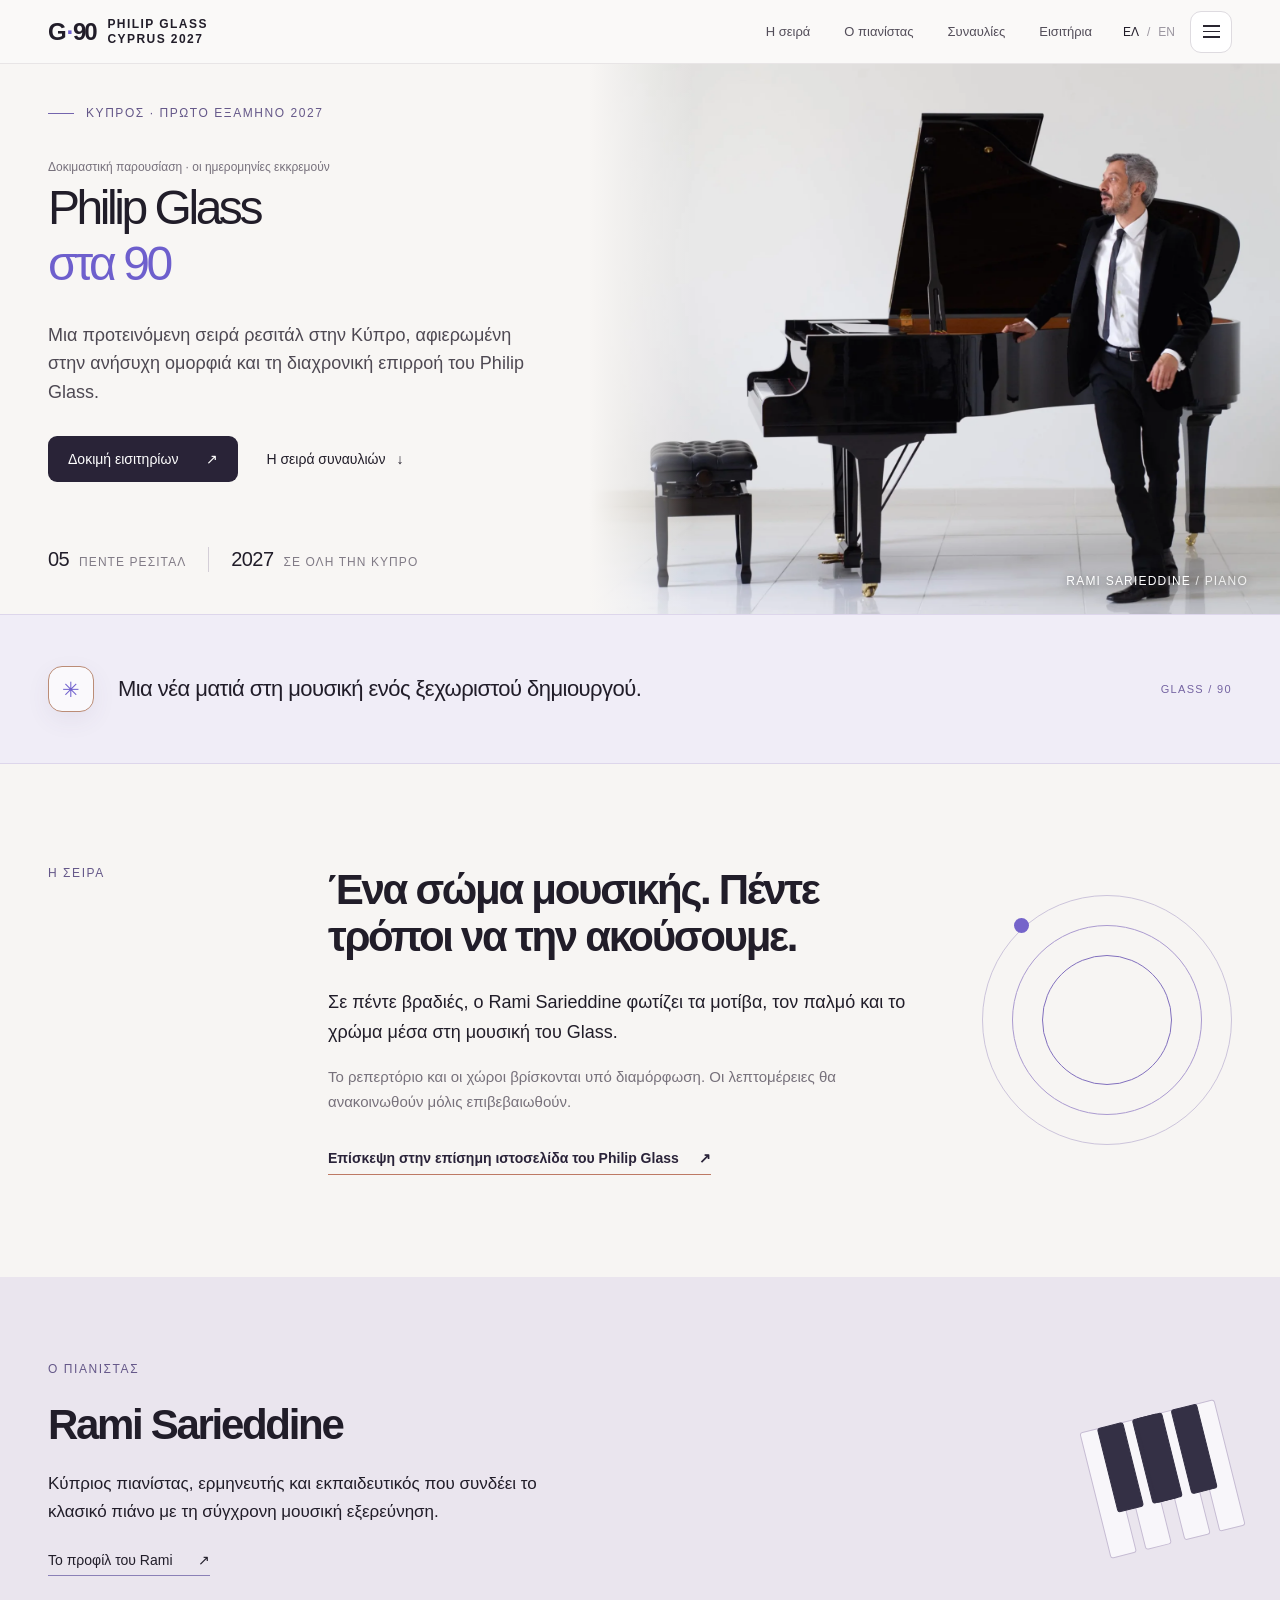
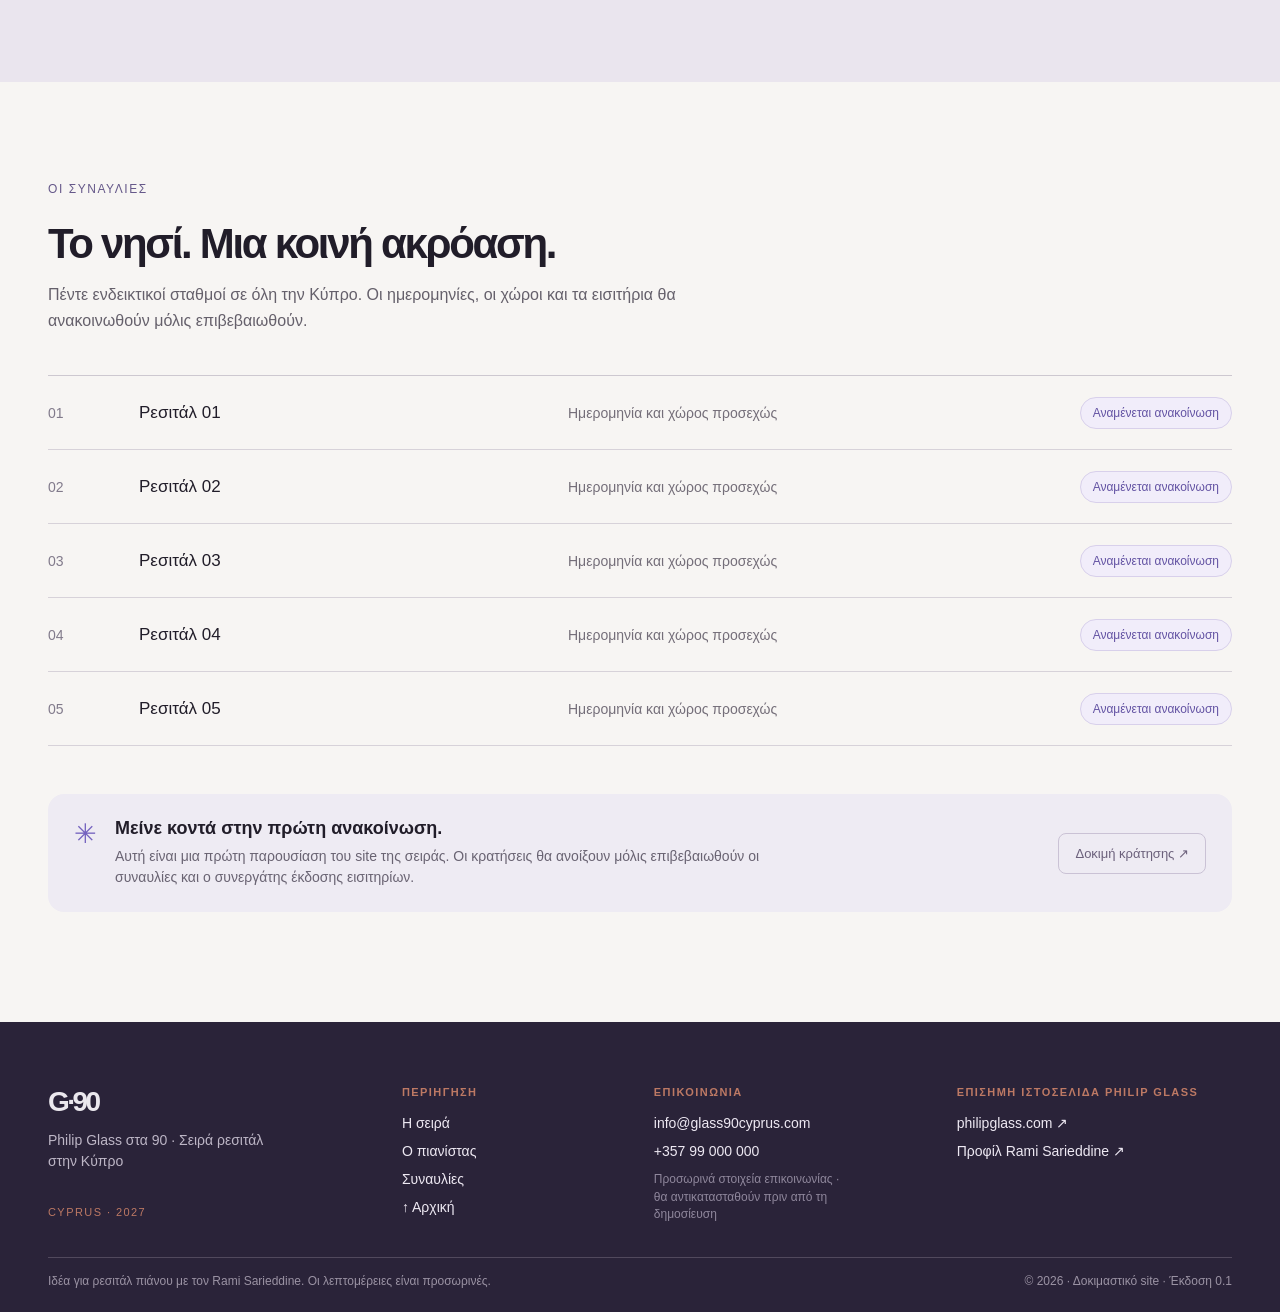
==== commit 7021f0da: "Reduce repeated homepage copy" ====
--- a/el.html
+++ b/el.html
@@ -1 +1 @@
-<!doctype html><html lang="el"><head><meta charset="utf-8"><meta name="viewport" content="width=device-width,initial-scale=1"><title>Philip Glass στα 90 | Ρεσιτάλ πιάνου στην Κύπρο</title><meta name="description" content="Πέντε ρεσιτάλ πιάνου στην Κύπρο με τον Rami Sarieddine. Δοκιμαστική παρουσίαση για το 2027."><meta property="og:title" content="Philip Glass στα 90 | Ρεσιτάλ πιάνου στην Κύπρο"><meta property="og:description" content="Πέντε ρεσιτάλ πιάνου στην Κύπρο με τον Rami Sarieddine. Δοκιμαστική παρουσίαση για το 2027."><meta property="og:type" content="website"><meta property="og:image" content="https://rami-opal.vercel.app/og.png"><meta property="og:image:type" content="image/png"><meta property="og:image:width" content="1200"><meta property="og:image:height" content="630"><link rel="canonical" href="https://rami-opal.vercel.app/el.html"><meta name="twitter:card" content="summary_large_image"><meta name="twitter:image" content="https://rami-opal.vercel.app/og.png"><link rel="icon" href="/favicon.svg"><link rel="stylesheet" href="/style.css"></head><body><link rel="preload" as="image" href="/rami-piano.webp"/><div class="site-shell"><header class="site-header" id="top"><div class="header-inner"><a class="brand" href="/" aria-label="Αρχική"><span class="brand-mark" aria-hidden="true">G<span>·</span>90</span><span class="brand-sub">PHILIP GLASS<br/>CYPRUS 2027</span></a><nav class="desktop-nav" aria-label="Primary"><a href="#series">Η σειρά</a><a href="#artist">Ο πιανίστας</a><a href="#concerts">Συναυλίες</a><a href="/tickets-el.html">Εισιτήρια</a></nav><div class="header-actions"><div class="language" role="group" aria-label="Γλώσσα"><button class="active" aria-pressed="true">ΕΛ</button><span aria-hidden="true">/</span><button class="" aria-pressed="false">EN</button></div><button class="menu-button " aria-label="Άνοιγμα μενού" aria-expanded="false" aria-controls="site-menu"><span></span><span></span><span></span></button></div></div></header><main><section class="hero" aria-labelledby="hero-heading"><div class="hero-copy"><div class="eyebrow"><span class="eyebrow-line"></span>ΚΥΠΡΟΣ · ΠΡΩΤΟ ΕΞΑΜΗΝΟ 2027</div><p class="preview-label">Δοκιμαστική παρουσίαση · οι ημερομηνίες εκκρεμούν</p><h1 id="hero-heading"><span>Philip Glass</span><em>στα 90</em></h1><p class="hero-lead">Πέντε ρεσιτάλ πιάνου στην Κύπρο. Μια γιορτή της μουσικής του Philip Glass με τον Rami Sarieddine.</p><div class="hero-actions"><a class="primary-link" href="/tickets-el.html">Δοκιμή εισιτηρίων<span aria-hidden="true">↗</span></a><a class="text-link" href="#series">Η σειρά συναυλιών<span aria-hidden="true">↓</span></a></div><div class="hero-foot"><div><strong>05</strong><span>ΠΕΝΤΕ ΡΕΣΙΤΑΛ</span></div><i></i><div><strong>2027</strong><span>ΣΕ ΟΛΗ ΤΗΝ ΚΥΠΡΟ</span></div></div></div><div class="hero-photo"><img src="/rami-piano.webp" alt="Ο Rami Sarieddine δίπλα σε πιάνο με ουρά" width="1924" height="1280"/><div class="photo-credit">RAMI SARIEDDINE <span> / PIANO</span></div></div></section><section class="quote-band"><div class="content-width"><span class="asterisk" aria-hidden="true">✳</span><p>Μια νέα ματιά στη μουσική ενός ξεχωριστού δημιουργού.</p><span class="band-mark">GLASS / 90</span></div></section><section class="section-block series-block" id="series"><div class="section-label">Η ΣΕΙΡΑ</div><div class="section-content"><h2>Μουσική που αλλάζει τον τρόπο που ακούμε.</h2><p class="large-copy">Μια σειρά ρεσιτάλ αφιερωμένη στα 90 χρόνια του Philip Glass. Σε πέντε βραδιές, ο πιανίστας Rami Sarieddine φέρνει αυτή τη μουσική στο κοινό της Κύπρου.</p><p class="muted-copy">Το πρόγραμμα και οι χώροι βρίσκονται υπό διαμόρφωση. Οι λεπτομέρειες θα ανακοινωθούν μόλις επιβεβαιωθούν.</p><a class="glass-link" href="https://philipglass.com/" target="_blank" rel="noopener noreferrer">Επίσκεψη στην επίσημη ιστοσελίδα του Philip Glass<span aria-hidden="true">↗</span></a></div><div class="orbital-art" aria-hidden="true"><span class="ring ring-one"></span><span class="ring ring-two"></span><span class="ring ring-three"></span><span class="ring-dot"></span></div></section><section class="artist-section" id="artist"><div class="artist-inner"><div class="artist-copy"><div class="section-label">Ο ΠΙΑΝΙΣΤΑΣ</div><h2>Rami Sarieddine</h2><p>Κύπριος πιανίστας, ερμηνευτής και εκπαιδευτικός που συνδέει το κλασικό πιάνο με τη σύγχρονη μουσική εξερεύνηση.</p><a href="https://www.facebook.com/rami.sarieddine.9/" target="_blank" rel="noopener noreferrer">Το προφίλ του Rami<span aria-hidden="true">↗</span></a></div><div class="artist-key-art" aria-hidden="true"><span></span><span></span><span></span><span></span><span></span><span></span><span></span><span></span></div></div></section><section class="concerts-section" id="concerts"><div class="concerts-head"><div class="section-label">ΟΙ ΣΥΝΑΥΛΙΕΣ</div><h2>Πέντε βραδιές στην Κύπρο.</h2><p>Η περιοδεία βρίσκεται στο στάδιο του σχεδιασμού. Εδώ θα δημοσιευτούν οι ημερομηνίες, οι χώροι και οι πληροφορίες εισιτηρίων μόλις επιβεβαιωθούν.</p></div><div class="concert-list"><div class="concert-row"><span class="concert-index">01</span><strong>Ρεσιτάλ 01</strong><span class="concert-meta">Ημερομηνία και χώρος προσεχώς</span><span class="concert-status">Αναμένεται ανακοίνωση</span></div><div class="concert-row"><span class="concert-index">02</span><strong>Ρεσιτάλ 02</strong><span class="concert-meta">Ημερομηνία και χώρος προσεχώς</span><span class="concert-status">Αναμένεται ανακοίνωση</span></div><div class="concert-row"><span class="concert-index">03</span><strong>Ρεσιτάλ 03</strong><span class="concert-meta">Ημερομηνία και χώρος προσεχώς</span><span class="concert-status">Αναμένεται ανακοίνωση</span></div><div class="concert-row"><span class="concert-index">04</span><strong>Ρεσιτάλ 04</strong><span class="concert-meta">Ημερομηνία και χώρος προσεχώς</span><span class="concert-status">Αναμένεται ανακοίνωση</span></div><div class="concert-row"><span class="concert-index">05</span><strong>Ρεσιτάλ 05</strong><span class="concert-meta">Ημερομηνία και χώρος προσεχώς</span><span class="concert-status">Αναμένεται ανακοίνωση</span></div></div><div class="ticket-note"><span class="note-symbol" aria-hidden="true">✳</span><div><h3>Η πρώτη ανακοίνωση έρχεται σύντομα.</h3><p>Αυτή είναι μια πρώτη παρουσίαση του site της περιοδείας. Οι κρατήσεις θα ανοίξουν αφού επιβεβαιωθούν οι συναυλίες και ο συνεργάτης έκδοσης εισιτηρίων.</p></div><a class="ticket-chip" href="/tickets-el.html">Δοκιμή κράτησης ↗</a></div></section></main><footer class="site-footer"><div class="footer-inner"><div class="footer-intro"><span class="footer-brand">G·90</span><p>Philip Glass στα 90 · Σειρά ρεσιτάλ στην Κύπρο</p><span class="footer-kicker">CYPRUS · 2027</span></div><div class="footer-column"><span class="footer-heading">Περιήγηση</span><a href="#series">Η σειρά</a><a href="#artist">Ο πιανίστας</a><a href="#concerts">Συναυλίες</a><a href="#top">↑ Αρχική</a></div><div class="footer-column"><span class="footer-heading">Επικοινωνία</span><a href="mailto:info@glass90cyprus.com">info@glass90cyprus.com</a><a href="tel:+35799000000">+357 99 000 000</a><span class="footer-small">Προσωρινά στοιχεία επικοινωνίας · θα αντικατασταθούν πριν από τη δημοσίευση</span></div><div class="footer-column footer-links"><span class="footer-heading">Επίσημη ιστοσελίδα Philip Glass</span><a href="https://philipglass.com/" target="_blank" rel="noopener noreferrer">philipglass.com ↗</a><a href="https://www.facebook.com/rami.sarieddine.9/" target="_blank" rel="noopener noreferrer">Προφίλ Rami Sarieddine ↗</a></div></div><div class="footer-bottom"><span>Ιδέα για ρεσιτάλ πιάνου με τον Rami Sarieddine. Οι λεπτομέρειες είναι προσωρινές.</span><span>© 2026 · Δοκιμαστικό site · Έκδοση 0.1</span></div></footer></div><script src="/demo.js" defer></script></body></html>+<!doctype html><html lang="el"><head><meta charset="utf-8"><meta name="viewport" content="width=device-width,initial-scale=1"><title>Philip Glass στα 90 | Ρεσιτάλ πιάνου στην Κύπρο</title><meta name="description" content="Πέντε ρεσιτάλ πιάνου στην Κύπρο με τον Rami Sarieddine. Δοκιμαστική παρουσίαση για το 2027."><meta property="og:title" content="Philip Glass στα 90 | Ρεσιτάλ πιάνου στην Κύπρο"><meta property="og:description" content="Πέντε ρεσιτάλ πιάνου στην Κύπρο με τον Rami Sarieddine. Δοκιμαστική παρουσίαση για το 2027."><meta property="og:type" content="website"><meta property="og:image" content="https://rami-opal.vercel.app/og.png"><meta property="og:image:type" content="image/png"><meta property="og:image:width" content="1200"><meta property="og:image:height" content="630"><link rel="canonical" href="https://rami-opal.vercel.app/el.html"><meta name="twitter:card" content="summary_large_image"><meta name="twitter:image" content="https://rami-opal.vercel.app/og.png"><link rel="icon" href="/favicon.svg"><link rel="stylesheet" href="/style.css"></head><body><link rel="preload" as="image" href="/rami-piano.webp"/><div class="site-shell"><header class="site-header" id="top"><div class="header-inner"><a class="brand" href="/" aria-label="Αρχική"><span class="brand-mark" aria-hidden="true">G<span>·</span>90</span><span class="brand-sub">PHILIP GLASS<br/>CYPRUS 2027</span></a><nav class="desktop-nav" aria-label="Primary"><a href="#series">Η σειρά</a><a href="#artist">Ο πιανίστας</a><a href="#concerts">Συναυλίες</a><a href="/tickets-el.html">Εισιτήρια</a></nav><div class="header-actions"><div class="language" role="group" aria-label="Γλώσσα"><button class="active" aria-pressed="true">ΕΛ</button><span aria-hidden="true">/</span><button class="" aria-pressed="false">EN</button></div><button class="menu-button " aria-label="Άνοιγμα μενού" aria-expanded="false" aria-controls="site-menu"><span></span><span></span><span></span></button></div></div></header><main><section class="hero" aria-labelledby="hero-heading"><div class="hero-copy"><div class="eyebrow"><span class="eyebrow-line"></span>ΚΥΠΡΟΣ · ΠΡΩΤΟ ΕΞΑΜΗΝΟ 2027</div><p class="preview-label">Δοκιμαστική παρουσίαση · οι ημερομηνίες εκκρεμούν</p><h1 id="hero-heading"><span>Philip Glass</span><em>στα 90</em></h1><p class="hero-lead">Μια προτεινόμενη σειρά ρεσιτάλ στην Κύπρο, αφιερωμένη στην ανήσυχη ομορφιά και τη διαχρονική επιρροή του Philip Glass.</p><div class="hero-actions"><a class="primary-link" href="/tickets-el.html">Δοκιμή εισιτηρίων<span aria-hidden="true">↗</span></a><a class="text-link" href="#series">Η σειρά συναυλιών<span aria-hidden="true">↓</span></a></div><div class="hero-foot"><div><strong>05</strong><span>ΠΕΝΤΕ ΡΕΣΙΤΑΛ</span></div><i></i><div><strong>2027</strong><span>ΣΕ ΟΛΗ ΤΗΝ ΚΥΠΡΟ</span></div></div></div><div class="hero-photo"><img src="/rami-piano.webp" alt="Ο Rami Sarieddine δίπλα σε πιάνο με ουρά" width="1924" height="1280"/><div class="photo-credit">RAMI SARIEDDINE <span> / PIANO</span></div></div></section><section class="quote-band"><div class="content-width"><span class="asterisk" aria-hidden="true">✳</span><p>Μια νέα ματιά στη μουσική ενός ξεχωριστού δημιουργού.</p><span class="band-mark">GLASS / 90</span></div></section><section class="section-block series-block" id="series"><div class="section-label">Η ΣΕΙΡΑ</div><div class="section-content"><h2>Ένα σώμα μουσικής. Πέντε τρόποι να την ακούσουμε.</h2><p class="large-copy">Σε πέντε βραδιές, ο Rami Sarieddine φωτίζει τα μοτίβα, τον παλμό και το χρώμα μέσα στη μουσική του Glass.</p><p class="muted-copy">Το ρεπερτόριο και οι χώροι βρίσκονται υπό διαμόρφωση. Οι λεπτομέρειες θα ανακοινωθούν μόλις επιβεβαιωθούν.</p><a class="glass-link" href="https://philipglass.com/" target="_blank" rel="noopener noreferrer">Επίσκεψη στην επίσημη ιστοσελίδα του Philip Glass<span aria-hidden="true">↗</span></a></div><div class="orbital-art" aria-hidden="true"><span class="ring ring-one"></span><span class="ring ring-two"></span><span class="ring ring-three"></span><span class="ring-dot"></span></div></section><section class="artist-section" id="artist"><div class="artist-inner"><div class="artist-copy"><div class="section-label">Ο ΠΙΑΝΙΣΤΑΣ</div><h2>Rami Sarieddine</h2><p>Κύπριος πιανίστας, ερμηνευτής και εκπαιδευτικός που συνδέει το κλασικό πιάνο με τη σύγχρονη μουσική εξερεύνηση.</p><a href="https://www.facebook.com/rami.sarieddine.9/" target="_blank" rel="noopener noreferrer">Το προφίλ του Rami<span aria-hidden="true">↗</span></a></div><div class="artist-key-art" aria-hidden="true"><span></span><span></span><span></span><span></span><span></span><span></span><span></span><span></span></div></div></section><section class="concerts-section" id="concerts"><div class="concerts-head"><div class="section-label">ΟΙ ΣΥΝΑΥΛΙΕΣ</div><h2>Το νησί. Μια κοινή ακρόαση.</h2><p>Πέντε ενδεικτικοί σταθμοί σε όλη την Κύπρο. Οι ημερομηνίες, οι χώροι και τα εισιτήρια θα ανακοινωθούν μόλις επιβεβαιωθούν.</p></div><div class="concert-list"><div class="concert-row"><span class="concert-index">01</span><strong>Ρεσιτάλ 01</strong><span class="concert-meta">Ημερομηνία και χώρος προσεχώς</span><span class="concert-status">Αναμένεται ανακοίνωση</span></div><div class="concert-row"><span class="concert-index">02</span><strong>Ρεσιτάλ 02</strong><span class="concert-meta">Ημερομηνία και χώρος προσεχώς</span><span class="concert-status">Αναμένεται ανακοίνωση</span></div><div class="concert-row"><span class="concert-index">03</span><strong>Ρεσιτάλ 03</strong><span class="concert-meta">Ημερομηνία και χώρος προσεχώς</span><span class="concert-status">Αναμένεται ανακοίνωση</span></div><div class="concert-row"><span class="concert-index">04</span><strong>Ρεσιτάλ 04</strong><span class="concert-meta">Ημερομηνία και χώρος προσεχώς</span><span class="concert-status">Αναμένεται ανακοίνωση</span></div><div class="concert-row"><span class="concert-index">05</span><strong>Ρεσιτάλ 05</strong><span class="concert-meta">Ημερομηνία και χώρος προσεχώς</span><span class="concert-status">Αναμένεται ανακοίνωση</span></div></div><div class="ticket-note"><span class="note-symbol" aria-hidden="true">✳</span><div><h3>Μείνε κοντά στην πρώτη ανακοίνωση.</h3><p>Αυτή είναι μια πρώτη παρουσίαση του site της σειράς. Οι κρατήσεις θα ανοίξουν μόλις επιβεβαιωθούν οι συναυλίες και ο συνεργάτης έκδοσης εισιτηρίων.</p></div><a class="ticket-chip" href="/tickets-el.html">Δοκιμή κράτησης ↗</a></div></section></main><footer class="site-footer"><div class="footer-inner"><div class="footer-intro"><span class="footer-brand">G·90</span><p>Philip Glass στα 90 · Σειρά ρεσιτάλ στην Κύπρο</p><span class="footer-kicker">CYPRUS · 2027</span></div><div class="footer-column"><span class="footer-heading">Περιήγηση</span><a href="#series">Η σειρά</a><a href="#artist">Ο πιανίστας</a><a href="#concerts">Συναυλίες</a><a href="#top">↑ Αρχική</a></div><div class="footer-column"><span class="footer-heading">Επικοινωνία</span><a href="mailto:info@glass90cyprus.com">info@glass90cyprus.com</a><a href="tel:+35799000000">+357 99 000 000</a><span class="footer-small">Προσωρινά στοιχεία επικοινωνίας · θα αντικατασταθούν πριν από τη δημοσίευση</span></div><div class="footer-column footer-links"><span class="footer-heading">Επίσημη ιστοσελίδα Philip Glass</span><a href="https://philipglass.com/" target="_blank" rel="noopener noreferrer">philipglass.com ↗</a><a href="https://www.facebook.com/rami.sarieddine.9/" target="_blank" rel="noopener noreferrer">Προφίλ Rami Sarieddine ↗</a></div></div><div class="footer-bottom"><span>Ιδέα για ρεσιτάλ πιάνου με τον Rami Sarieddine. Οι λεπτομέρειες είναι προσωρινές.</span><span>© 2026 · Δοκιμαστικό site · Έκδοση 0.1</span></div></footer></div><script src="/demo.js" defer></script></body></html>
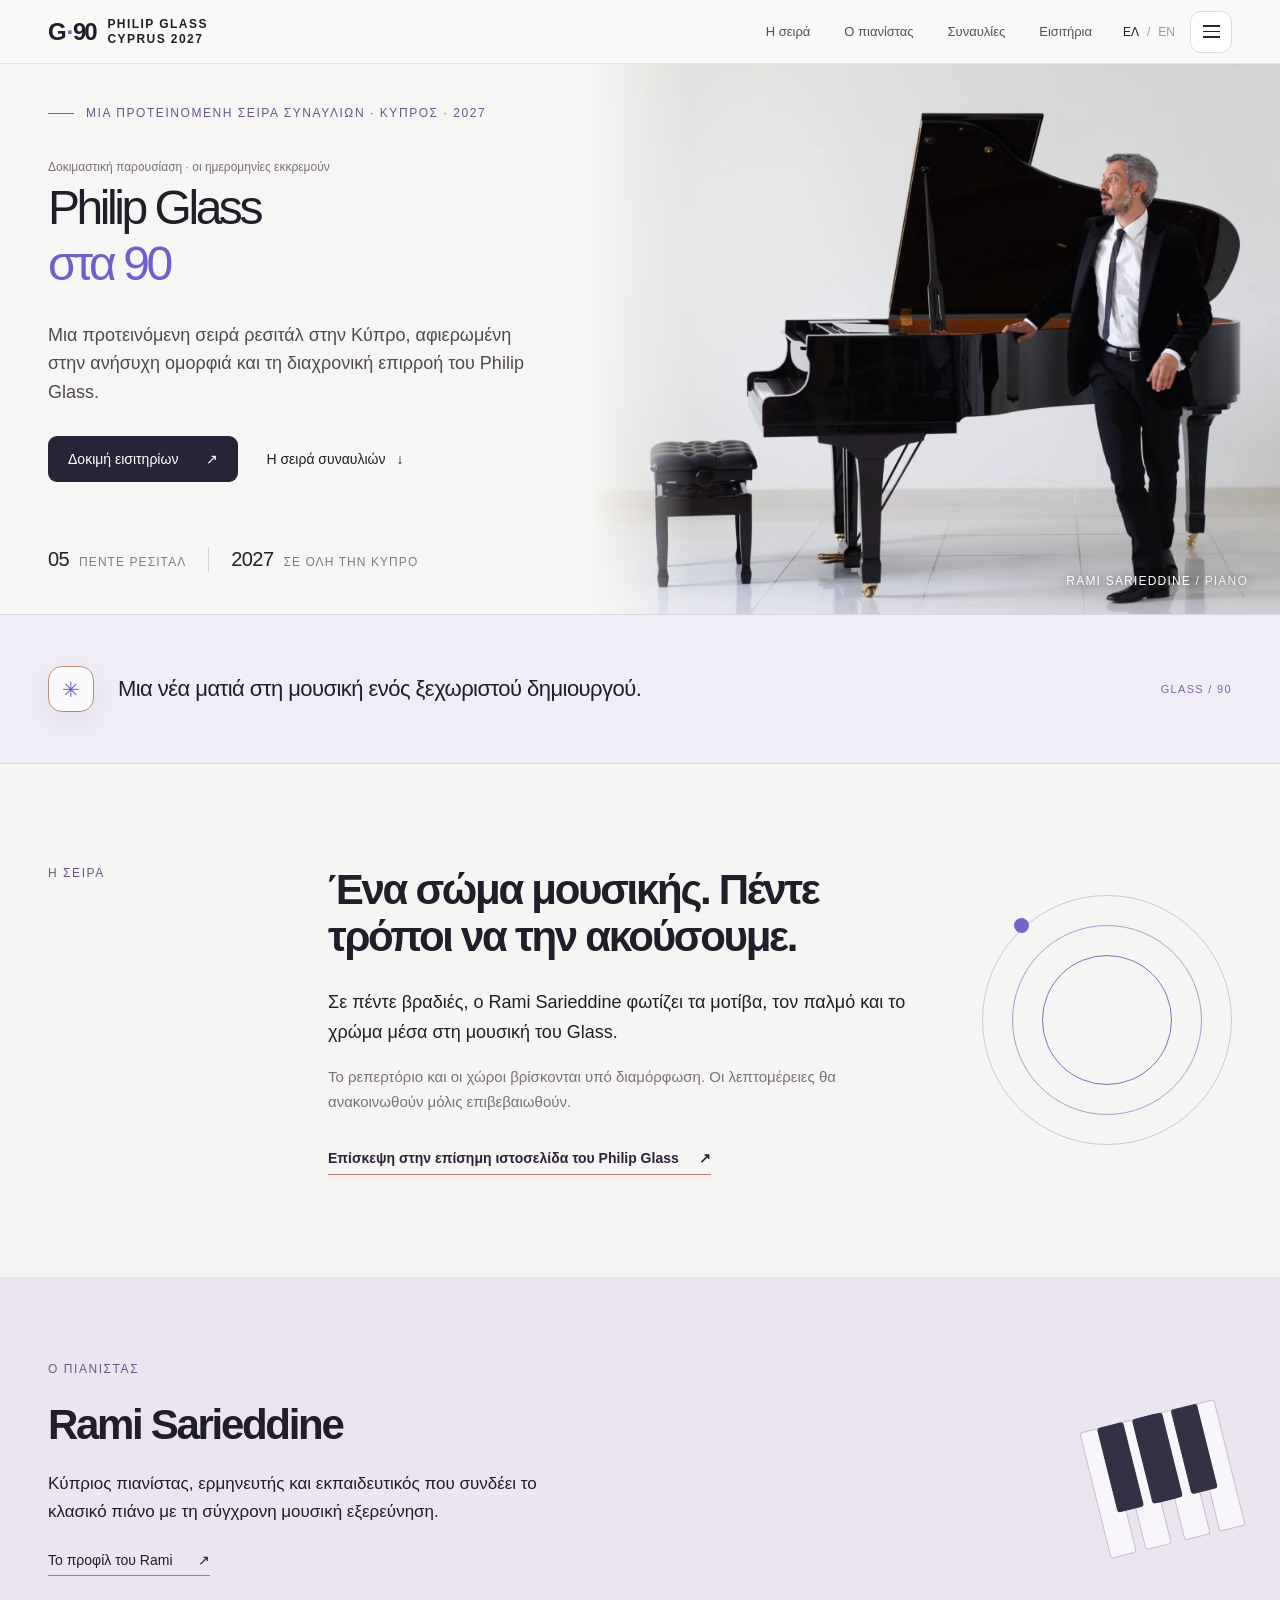
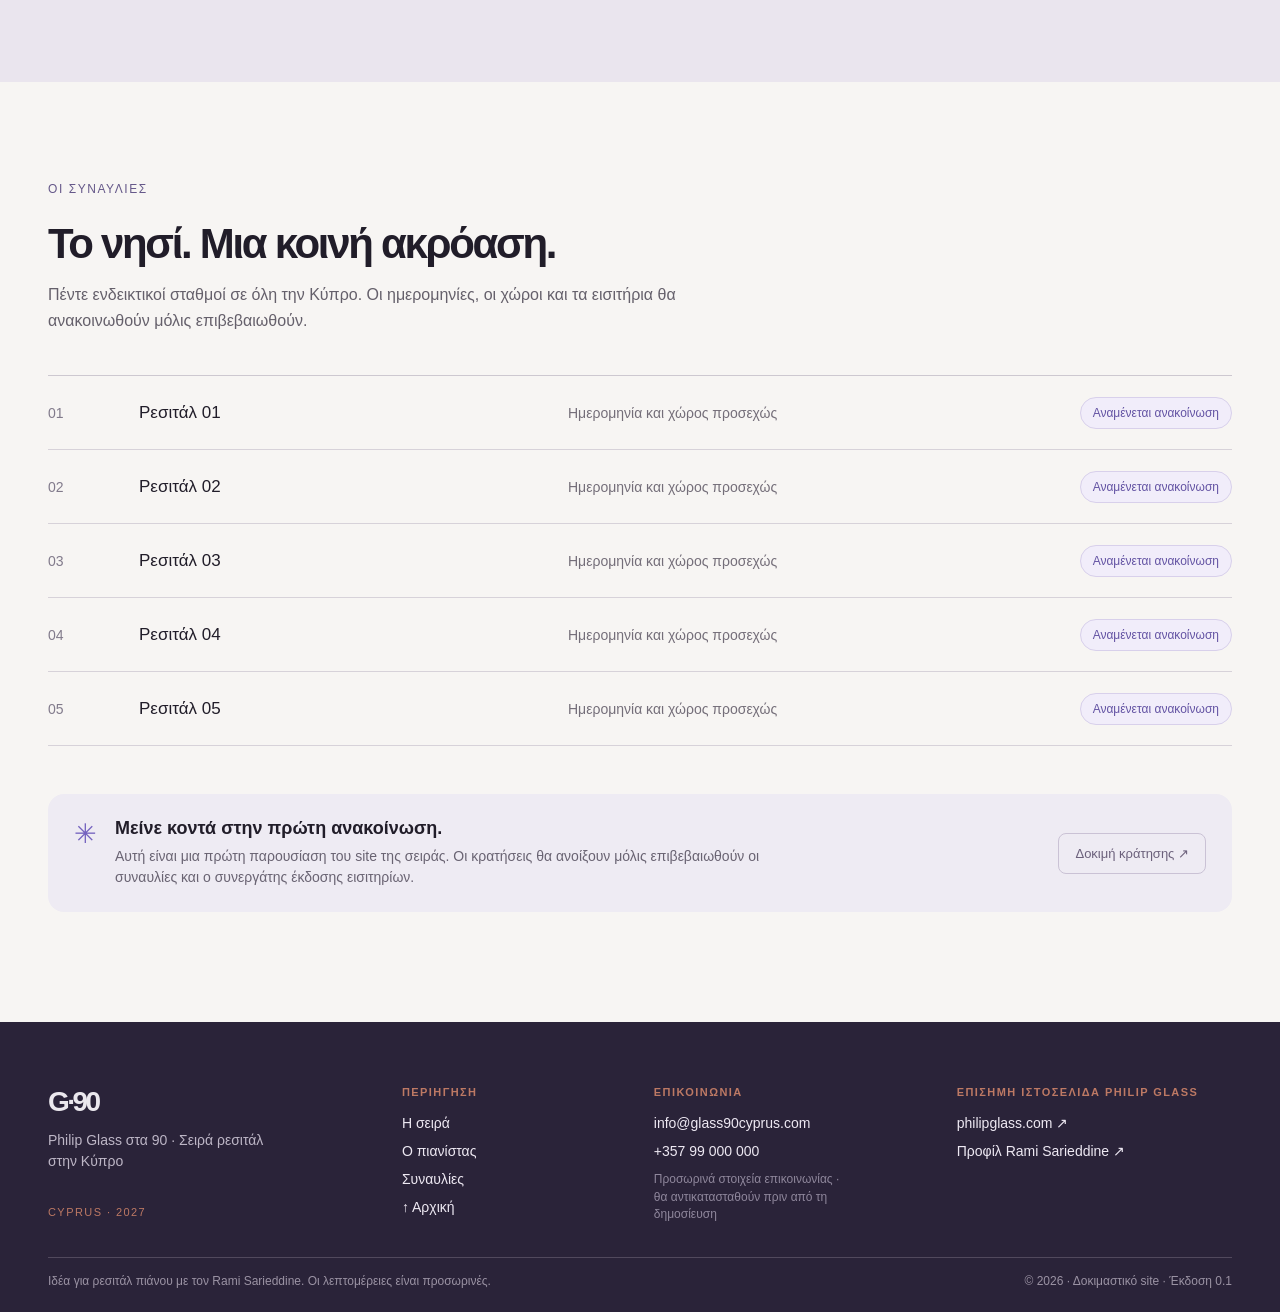
==== commit f2e8cba6: "Refine Greek event descriptor copy" ====
--- a/el.html
+++ b/el.html
@@ -1 +1 @@
-<!doctype html><html lang="el"><head><meta charset="utf-8"><meta name="viewport" content="width=device-width,initial-scale=1"><title>Philip Glass στα 90 | Ρεσιτάλ πιάνου στην Κύπρο</title><meta name="description" content="Πέντε ρεσιτάλ πιάνου στην Κύπρο με τον Rami Sarieddine. Δοκιμαστική παρουσίαση για το 2027."><meta property="og:title" content="Philip Glass στα 90 | Ρεσιτάλ πιάνου στην Κύπρο"><meta property="og:description" content="Πέντε ρεσιτάλ πιάνου στην Κύπρο με τον Rami Sarieddine. Δοκιμαστική παρουσίαση για το 2027."><meta property="og:type" content="website"><meta property="og:image" content="https://rami-opal.vercel.app/og.png"><meta property="og:image:type" content="image/png"><meta property="og:image:width" content="1200"><meta property="og:image:height" content="630"><link rel="canonical" href="https://rami-opal.vercel.app/el.html"><meta name="twitter:card" content="summary_large_image"><meta name="twitter:image" content="https://rami-opal.vercel.app/og.png"><link rel="icon" href="/favicon.svg"><link rel="stylesheet" href="/style.css"></head><body><link rel="preload" as="image" href="/rami-piano.webp"/><div class="site-shell"><header class="site-header" id="top"><div class="header-inner"><a class="brand" href="/" aria-label="Αρχική"><span class="brand-mark" aria-hidden="true">G<span>·</span>90</span><span class="brand-sub">PHILIP GLASS<br/>CYPRUS 2027</span></a><nav class="desktop-nav" aria-label="Primary"><a href="#series">Η σειρά</a><a href="#artist">Ο πιανίστας</a><a href="#concerts">Συναυλίες</a><a href="/tickets-el.html">Εισιτήρια</a></nav><div class="header-actions"><div class="language" role="group" aria-label="Γλώσσα"><button class="active" aria-pressed="true">ΕΛ</button><span aria-hidden="true">/</span><button class="" aria-pressed="false">EN</button></div><button class="menu-button " aria-label="Άνοιγμα μενού" aria-expanded="false" aria-controls="site-menu"><span></span><span></span><span></span></button></div></div></header><main><section class="hero" aria-labelledby="hero-heading"><div class="hero-copy"><div class="eyebrow"><span class="eyebrow-line"></span>ΚΥΠΡΟΣ · ΠΡΩΤΟ ΕΞΑΜΗΝΟ 2027</div><p class="preview-label">Δοκιμαστική παρουσίαση · οι ημερομηνίες εκκρεμούν</p><h1 id="hero-heading"><span>Philip Glass</span><em>στα 90</em></h1><p class="hero-lead">Μια προτεινόμενη σειρά ρεσιτάλ στην Κύπρο, αφιερωμένη στην ανήσυχη ομορφιά και τη διαχρονική επιρροή του Philip Glass.</p><div class="hero-actions"><a class="primary-link" href="/tickets-el.html">Δοκιμή εισιτηρίων<span aria-hidden="true">↗</span></a><a class="text-link" href="#series">Η σειρά συναυλιών<span aria-hidden="true">↓</span></a></div><div class="hero-foot"><div><strong>05</strong><span>ΠΕΝΤΕ ΡΕΣΙΤΑΛ</span></div><i></i><div><strong>2027</strong><span>ΣΕ ΟΛΗ ΤΗΝ ΚΥΠΡΟ</span></div></div></div><div class="hero-photo"><img src="/rami-piano.webp" alt="Ο Rami Sarieddine δίπλα σε πιάνο με ουρά" width="1924" height="1280"/><div class="photo-credit">RAMI SARIEDDINE <span> / PIANO</span></div></div></section><section class="quote-band"><div class="content-width"><span class="asterisk" aria-hidden="true">✳</span><p>Μια νέα ματιά στη μουσική ενός ξεχωριστού δημιουργού.</p><span class="band-mark">GLASS / 90</span></div></section><section class="section-block series-block" id="series"><div class="section-label">Η ΣΕΙΡΑ</div><div class="section-content"><h2>Ένα σώμα μουσικής. Πέντε τρόποι να την ακούσουμε.</h2><p class="large-copy">Σε πέντε βραδιές, ο Rami Sarieddine φωτίζει τα μοτίβα, τον παλμό και το χρώμα μέσα στη μουσική του Glass.</p><p class="muted-copy">Το ρεπερτόριο και οι χώροι βρίσκονται υπό διαμόρφωση. Οι λεπτομέρειες θα ανακοινωθούν μόλις επιβεβαιωθούν.</p><a class="glass-link" href="https://philipglass.com/" target="_blank" rel="noopener noreferrer">Επίσκεψη στην επίσημη ιστοσελίδα του Philip Glass<span aria-hidden="true">↗</span></a></div><div class="orbital-art" aria-hidden="true"><span class="ring ring-one"></span><span class="ring ring-two"></span><span class="ring ring-three"></span><span class="ring-dot"></span></div></section><section class="artist-section" id="artist"><div class="artist-inner"><div class="artist-copy"><div class="section-label">Ο ΠΙΑΝΙΣΤΑΣ</div><h2>Rami Sarieddine</h2><p>Κύπριος πιανίστας, ερμηνευτής και εκπαιδευτικός που συνδέει το κλασικό πιάνο με τη σύγχρονη μουσική εξερεύνηση.</p><a href="https://www.facebook.com/rami.sarieddine.9/" target="_blank" rel="noopener noreferrer">Το προφίλ του Rami<span aria-hidden="true">↗</span></a></div><div class="artist-key-art" aria-hidden="true"><span></span><span></span><span></span><span></span><span></span><span></span><span></span><span></span></div></div></section><section class="concerts-section" id="concerts"><div class="concerts-head"><div class="section-label">ΟΙ ΣΥΝΑΥΛΙΕΣ</div><h2>Το νησί. Μια κοινή ακρόαση.</h2><p>Πέντε ενδεικτικοί σταθμοί σε όλη την Κύπρο. Οι ημερομηνίες, οι χώροι και τα εισιτήρια θα ανακοινωθούν μόλις επιβεβαιωθούν.</p></div><div class="concert-list"><div class="concert-row"><span class="concert-index">01</span><strong>Ρεσιτάλ 01</strong><span class="concert-meta">Ημερομηνία και χώρος προσεχώς</span><span class="concert-status">Αναμένεται ανακοίνωση</span></div><div class="concert-row"><span class="concert-index">02</span><strong>Ρεσιτάλ 02</strong><span class="concert-meta">Ημερομηνία και χώρος προσεχώς</span><span class="concert-status">Αναμένεται ανακοίνωση</span></div><div class="concert-row"><span class="concert-index">03</span><strong>Ρεσιτάλ 03</strong><span class="concert-meta">Ημερομηνία και χώρος προσεχώς</span><span class="concert-status">Αναμένεται ανακοίνωση</span></div><div class="concert-row"><span class="concert-index">04</span><strong>Ρεσιτάλ 04</strong><span class="concert-meta">Ημερομηνία και χώρος προσεχώς</span><span class="concert-status">Αναμένεται ανακοίνωση</span></div><div class="concert-row"><span class="concert-index">05</span><strong>Ρεσιτάλ 05</strong><span class="concert-meta">Ημερομηνία και χώρος προσεχώς</span><span class="concert-status">Αναμένεται ανακοίνωση</span></div></div><div class="ticket-note"><span class="note-symbol" aria-hidden="true">✳</span><div><h3>Μείνε κοντά στην πρώτη ανακοίνωση.</h3><p>Αυτή είναι μια πρώτη παρουσίαση του site της σειράς. Οι κρατήσεις θα ανοίξουν μόλις επιβεβαιωθούν οι συναυλίες και ο συνεργάτης έκδοσης εισιτηρίων.</p></div><a class="ticket-chip" href="/tickets-el.html">Δοκιμή κράτησης ↗</a></div></section></main><footer class="site-footer"><div class="footer-inner"><div class="footer-intro"><span class="footer-brand">G·90</span><p>Philip Glass στα 90 · Σειρά ρεσιτάλ στην Κύπρο</p><span class="footer-kicker">CYPRUS · 2027</span></div><div class="footer-column"><span class="footer-heading">Περιήγηση</span><a href="#series">Η σειρά</a><a href="#artist">Ο πιανίστας</a><a href="#concerts">Συναυλίες</a><a href="#top">↑ Αρχική</a></div><div class="footer-column"><span class="footer-heading">Επικοινωνία</span><a href="mailto:info@glass90cyprus.com">info@glass90cyprus.com</a><a href="tel:+35799000000">+357 99 000 000</a><span class="footer-small">Προσωρινά στοιχεία επικοινωνίας · θα αντικατασταθούν πριν από τη δημοσίευση</span></div><div class="footer-column footer-links"><span class="footer-heading">Επίσημη ιστοσελίδα Philip Glass</span><a href="https://philipglass.com/" target="_blank" rel="noopener noreferrer">philipglass.com ↗</a><a href="https://www.facebook.com/rami.sarieddine.9/" target="_blank" rel="noopener noreferrer">Προφίλ Rami Sarieddine ↗</a></div></div><div class="footer-bottom"><span>Ιδέα για ρεσιτάλ πιάνου με τον Rami Sarieddine. Οι λεπτομέρειες είναι προσωρινές.</span><span>© 2026 · Δοκιμαστικό site · Έκδοση 0.1</span></div></footer></div><script src="/demo.js" defer></script></body></html>+<!doctype html><html lang="el"><head><meta charset="utf-8"><meta name="viewport" content="width=device-width,initial-scale=1"><title>Philip Glass στα 90 | Ρεσιτάλ πιάνου στην Κύπρο</title><meta name="description" content="Πέντε ρεσιτάλ πιάνου στην Κύπρο με τον Rami Sarieddine. Δοκιμαστική παρουσίαση για το 2027."><meta property="og:title" content="Philip Glass στα 90 | Ρεσιτάλ πιάνου στην Κύπρο"><meta property="og:description" content="Πέντε ρεσιτάλ πιάνου στην Κύπρο με τον Rami Sarieddine. Δοκιμαστική παρουσίαση για το 2027."><meta property="og:type" content="website"><meta property="og:image" content="https://rami-opal.vercel.app/og.png"><meta property="og:image:type" content="image/png"><meta property="og:image:width" content="1200"><meta property="og:image:height" content="630"><link rel="canonical" href="https://rami-opal.vercel.app/el.html"><meta name="twitter:card" content="summary_large_image"><meta name="twitter:image" content="https://rami-opal.vercel.app/og.png"><link rel="icon" href="/favicon.svg"><link rel="stylesheet" href="/style.css"></head><body><link rel="preload" as="image" href="/rami-piano.webp"/><div class="site-shell"><header class="site-header" id="top"><div class="header-inner"><a class="brand" href="/" aria-label="Αρχική"><span class="brand-mark" aria-hidden="true">G<span>·</span>90</span><span class="brand-sub">PHILIP GLASS<br/>CYPRUS 2027</span></a><nav class="desktop-nav" aria-label="Primary"><a href="#series">Η σειρά</a><a href="#artist">Ο πιανίστας</a><a href="#concerts">Συναυλίες</a><a href="/tickets-el.html">Εισιτήρια</a></nav><div class="header-actions"><div class="language" role="group" aria-label="Γλώσσα"><button class="active" aria-pressed="true">ΕΛ</button><span aria-hidden="true">/</span><button class="" aria-pressed="false">EN</button></div><button class="menu-button " aria-label="Άνοιγμα μενού" aria-expanded="false" aria-controls="site-menu"><span></span><span></span><span></span></button></div></div></header><main><section class="hero" aria-labelledby="hero-heading"><div class="hero-copy"><div class="eyebrow"><span class="eyebrow-line"></span>ΜΙΑ ΠΡΟΤΕΙΝΟΜΕΝΗ ΣΕΙΡΑ ΣΥΝΑΥΛΙΩΝ · ΚΥΠΡΟΣ · 2027</div><p class="preview-label">Δοκιμαστική παρουσίαση · οι ημερομηνίες εκκρεμούν</p><h1 id="hero-heading"><span>Philip Glass</span><em>στα 90</em></h1><p class="hero-lead">Μια προτεινόμενη σειρά ρεσιτάλ στην Κύπρο, αφιερωμένη στην ανήσυχη ομορφιά και τη διαχρονική επιρροή του Philip Glass.</p><div class="hero-actions"><a class="primary-link" href="/tickets-el.html">Δοκιμή εισιτηρίων<span aria-hidden="true">↗</span></a><a class="text-link" href="#series">Η σειρά συναυλιών<span aria-hidden="true">↓</span></a></div><div class="hero-foot"><div><strong>05</strong><span>ΠΕΝΤΕ ΡΕΣΙΤΑΛ</span></div><i></i><div><strong>2027</strong><span>ΣΕ ΟΛΗ ΤΗΝ ΚΥΠΡΟ</span></div></div></div><div class="hero-photo"><img src="/rami-piano.webp" alt="Ο Rami Sarieddine δίπλα σε πιάνο με ουρά" width="1924" height="1280"/><div class="photo-credit">RAMI SARIEDDINE <span> / PIANO</span></div></div></section><section class="quote-band"><div class="content-width"><span class="asterisk" aria-hidden="true">✳</span><p>Μια νέα ματιά στη μουσική ενός ξεχωριστού δημιουργού.</p><span class="band-mark">GLASS / 90</span></div></section><section class="section-block series-block" id="series"><div class="section-label">Η ΣΕΙΡΑ</div><div class="section-content"><h2>Ένα σώμα μουσικής. Πέντε τρόποι να την ακούσουμε.</h2><p class="large-copy">Σε πέντε βραδιές, ο Rami Sarieddine φωτίζει τα μοτίβα, τον παλμό και το χρώμα μέσα στη μουσική του Glass.</p><p class="muted-copy">Το ρεπερτόριο και οι χώροι βρίσκονται υπό διαμόρφωση. Οι λεπτομέρειες θα ανακοινωθούν μόλις επιβεβαιωθούν.</p><a class="glass-link" href="https://philipglass.com/" target="_blank" rel="noopener noreferrer">Επίσκεψη στην επίσημη ιστοσελίδα του Philip Glass<span aria-hidden="true">↗</span></a></div><div class="orbital-art" aria-hidden="true"><span class="ring ring-one"></span><span class="ring ring-two"></span><span class="ring ring-three"></span><span class="ring-dot"></span></div></section><section class="artist-section" id="artist"><div class="artist-inner"><div class="artist-copy"><div class="section-label">Ο ΠΙΑΝΙΣΤΑΣ</div><h2>Rami Sarieddine</h2><p>Κύπριος πιανίστας, ερμηνευτής και εκπαιδευτικός που συνδέει το κλασικό πιάνο με τη σύγχρονη μουσική εξερεύνηση.</p><a href="https://www.facebook.com/rami.sarieddine.9/" target="_blank" rel="noopener noreferrer">Το προφίλ του Rami<span aria-hidden="true">↗</span></a></div><div class="artist-key-art" aria-hidden="true"><span></span><span></span><span></span><span></span><span></span><span></span><span></span><span></span></div></div></section><section class="concerts-section" id="concerts"><div class="concerts-head"><div class="section-label">ΟΙ ΣΥΝΑΥΛΙΕΣ</div><h2>Το νησί. Μια κοινή ακρόαση.</h2><p>Πέντε ενδεικτικοί σταθμοί σε όλη την Κύπρο. Οι ημερομηνίες, οι χώροι και τα εισιτήρια θα ανακοινωθούν μόλις επιβεβαιωθούν.</p></div><div class="concert-list"><div class="concert-row"><span class="concert-index">01</span><strong>Ρεσιτάλ 01</strong><span class="concert-meta">Ημερομηνία και χώρος προσεχώς</span><span class="concert-status">Αναμένεται ανακοίνωση</span></div><div class="concert-row"><span class="concert-index">02</span><strong>Ρεσιτάλ 02</strong><span class="concert-meta">Ημερομηνία και χώρος προσεχώς</span><span class="concert-status">Αναμένεται ανακοίνωση</span></div><div class="concert-row"><span class="concert-index">03</span><strong>Ρεσιτάλ 03</strong><span class="concert-meta">Ημερομηνία και χώρος προσεχώς</span><span class="concert-status">Αναμένεται ανακοίνωση</span></div><div class="concert-row"><span class="concert-index">04</span><strong>Ρεσιτάλ 04</strong><span class="concert-meta">Ημερομηνία και χώρος προσεχώς</span><span class="concert-status">Αναμένεται ανακοίνωση</span></div><div class="concert-row"><span class="concert-index">05</span><strong>Ρεσιτάλ 05</strong><span class="concert-meta">Ημερομηνία και χώρος προσεχώς</span><span class="concert-status">Αναμένεται ανακοίνωση</span></div></div><div class="ticket-note"><span class="note-symbol" aria-hidden="true">✳</span><div><h3>Μείνε κοντά στην πρώτη ανακοίνωση.</h3><p>Αυτή είναι μια πρώτη παρουσίαση του site της σειράς. Οι κρατήσεις θα ανοίξουν μόλις επιβεβαιωθούν οι συναυλίες και ο συνεργάτης έκδοσης εισιτηρίων.</p></div><a class="ticket-chip" href="/tickets-el.html">Δοκιμή κράτησης ↗</a></div></section></main><footer class="site-footer"><div class="footer-inner"><div class="footer-intro"><span class="footer-brand">G·90</span><p>Philip Glass στα 90 · Σειρά ρεσιτάλ στην Κύπρο</p><span class="footer-kicker">CYPRUS · 2027</span></div><div class="footer-column"><span class="footer-heading">Περιήγηση</span><a href="#series">Η σειρά</a><a href="#artist">Ο πιανίστας</a><a href="#concerts">Συναυλίες</a><a href="#top">↑ Αρχική</a></div><div class="footer-column"><span class="footer-heading">Επικοινωνία</span><a href="mailto:info@glass90cyprus.com">info@glass90cyprus.com</a><a href="tel:+35799000000">+357 99 000 000</a><span class="footer-small">Προσωρινά στοιχεία επικοινωνίας · θα αντικατασταθούν πριν από τη δημοσίευση</span></div><div class="footer-column footer-links"><span class="footer-heading">Επίσημη ιστοσελίδα Philip Glass</span><a href="https://philipglass.com/" target="_blank" rel="noopener noreferrer">philipglass.com ↗</a><a href="https://www.facebook.com/rami.sarieddine.9/" target="_blank" rel="noopener noreferrer">Προφίλ Rami Sarieddine ↗</a></div></div><div class="footer-bottom"><span>Ιδέα για ρεσιτάλ πιάνου με τον Rami Sarieddine. Οι λεπτομέρειες είναι προσωρινές.</span><span>© 2026 · Δοκιμαστικό site · Έκδοση 0.1</span></div></footer></div><script src="/demo.js" defer></script></body></html>
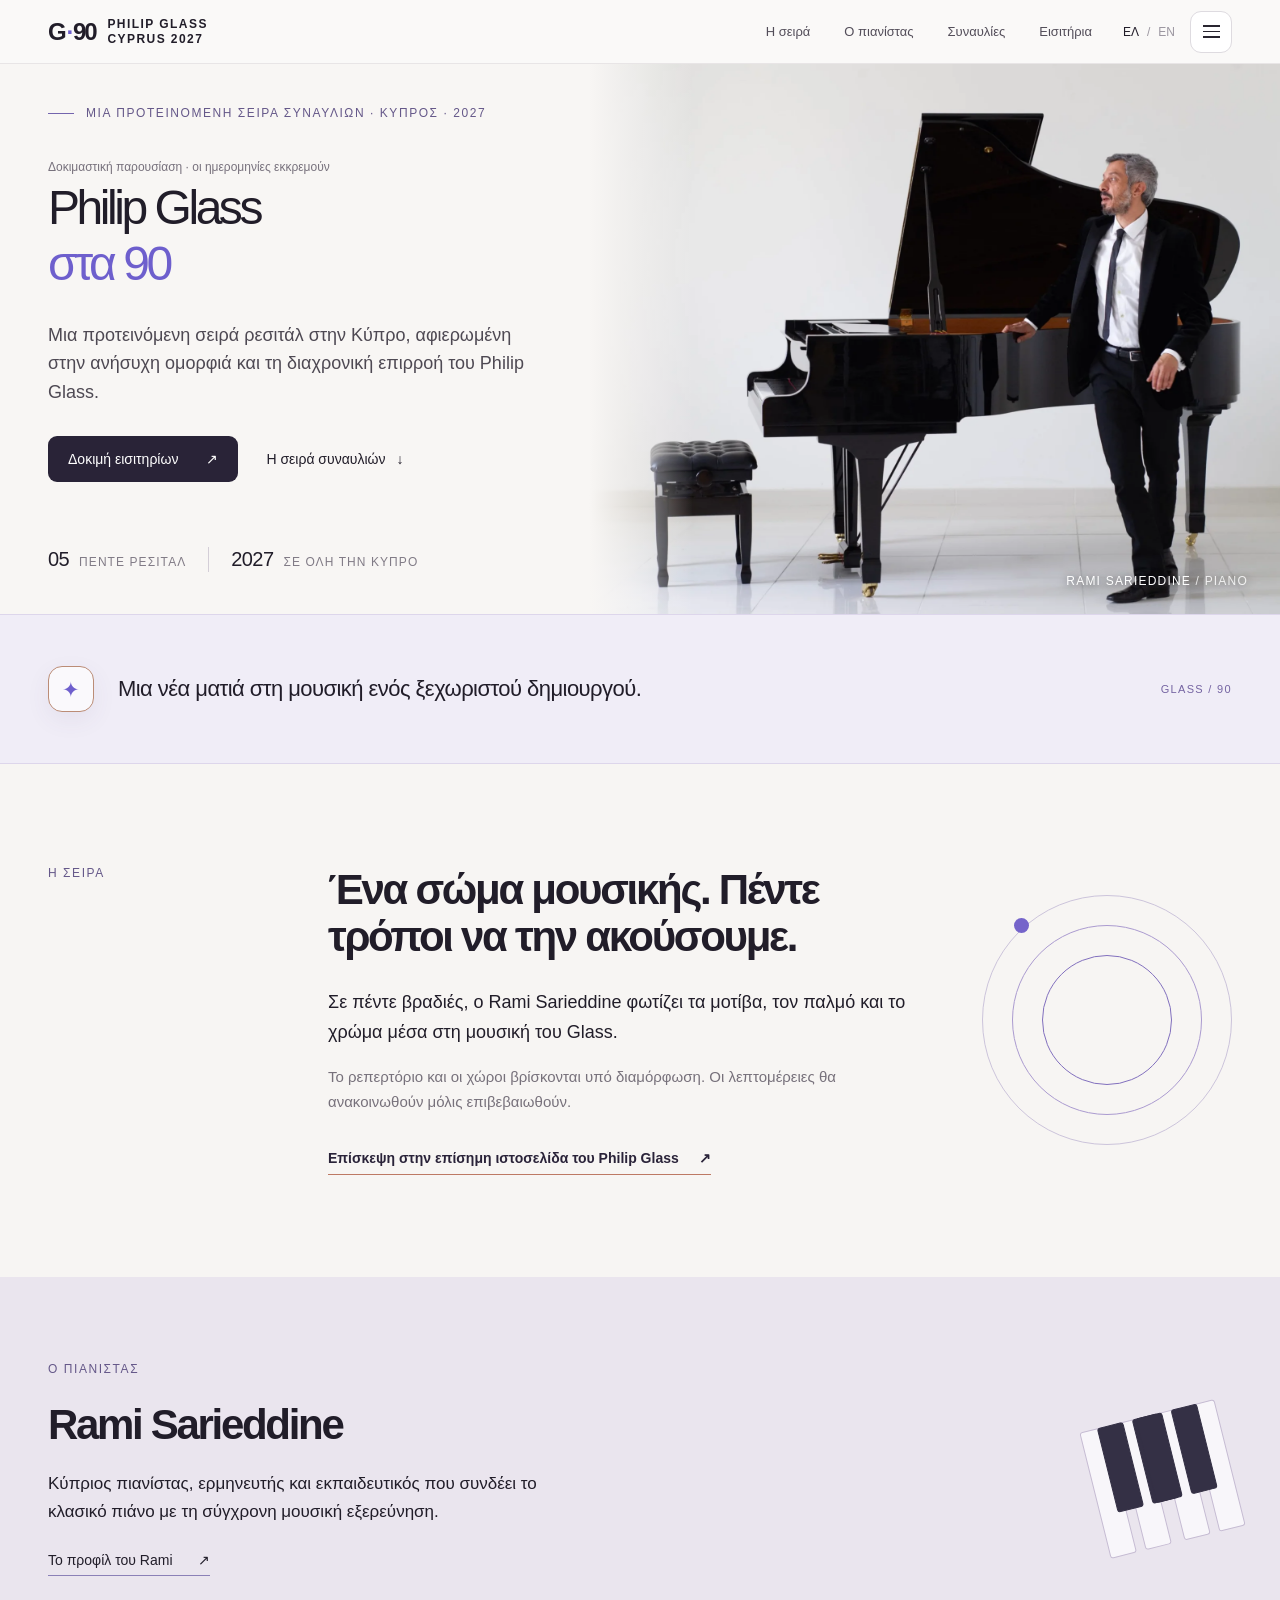
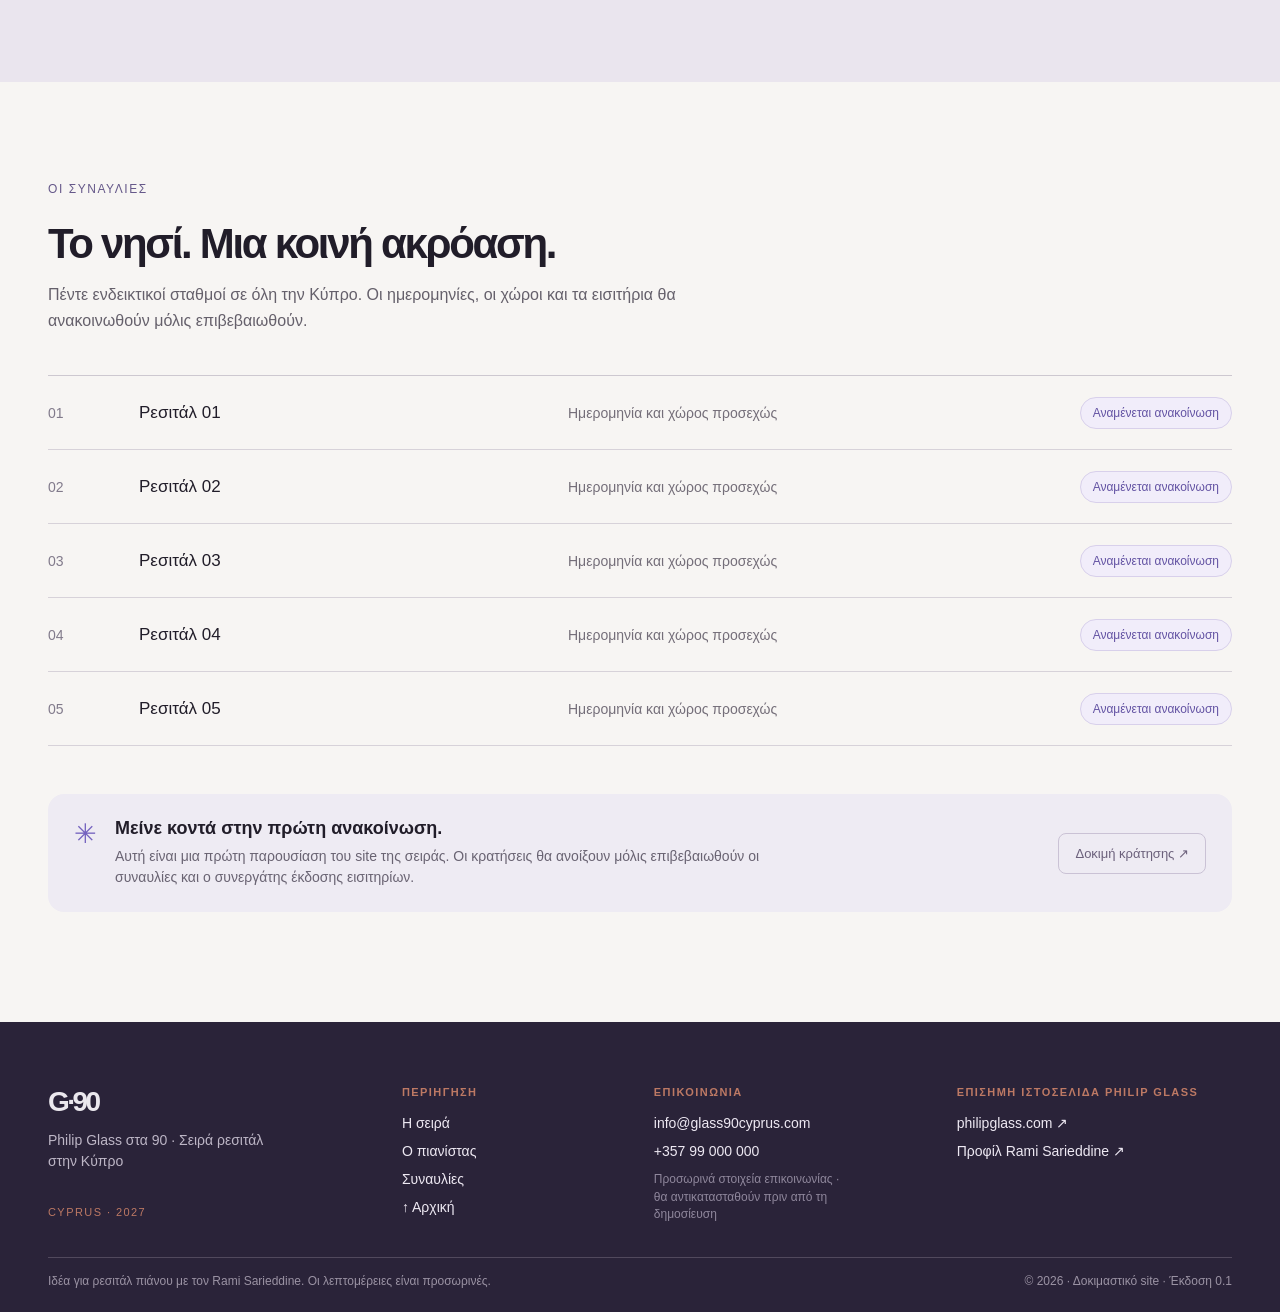
==== commit 27ce2833: "Refine quote band icon and colour" ====
--- a/el.html
+++ b/el.html
@@ -1 +1 @@
-<!doctype html><html lang="el"><head><meta charset="utf-8"><meta name="viewport" content="width=device-width,initial-scale=1"><title>Philip Glass στα 90 | Ρεσιτάλ πιάνου στην Κύπρο</title><meta name="description" content="Πέντε ρεσιτάλ πιάνου στην Κύπρο με τον Rami Sarieddine. Δοκιμαστική παρουσίαση για το 2027."><meta property="og:title" content="Philip Glass στα 90 | Ρεσιτάλ πιάνου στην Κύπρο"><meta property="og:description" content="Πέντε ρεσιτάλ πιάνου στην Κύπρο με τον Rami Sarieddine. Δοκιμαστική παρουσίαση για το 2027."><meta property="og:type" content="website"><meta property="og:image" content="https://rami-opal.vercel.app/og.png"><meta property="og:image:type" content="image/png"><meta property="og:image:width" content="1200"><meta property="og:image:height" content="630"><link rel="canonical" href="https://rami-opal.vercel.app/el.html"><meta name="twitter:card" content="summary_large_image"><meta name="twitter:image" content="https://rami-opal.vercel.app/og.png"><link rel="icon" href="/favicon.svg"><link rel="stylesheet" href="/style.css"></head><body><link rel="preload" as="image" href="/rami-piano.webp"/><div class="site-shell"><header class="site-header" id="top"><div class="header-inner"><a class="brand" href="/" aria-label="Αρχική"><span class="brand-mark" aria-hidden="true">G<span>·</span>90</span><span class="brand-sub">PHILIP GLASS<br/>CYPRUS 2027</span></a><nav class="desktop-nav" aria-label="Primary"><a href="#series">Η σειρά</a><a href="#artist">Ο πιανίστας</a><a href="#concerts">Συναυλίες</a><a href="/tickets-el.html">Εισιτήρια</a></nav><div class="header-actions"><div class="language" role="group" aria-label="Γλώσσα"><button class="active" aria-pressed="true">ΕΛ</button><span aria-hidden="true">/</span><button class="" aria-pressed="false">EN</button></div><button class="menu-button " aria-label="Άνοιγμα μενού" aria-expanded="false" aria-controls="site-menu"><span></span><span></span><span></span></button></div></div></header><main><section class="hero" aria-labelledby="hero-heading"><div class="hero-copy"><div class="eyebrow"><span class="eyebrow-line"></span>ΜΙΑ ΠΡΟΤΕΙΝΟΜΕΝΗ ΣΕΙΡΑ ΣΥΝΑΥΛΙΩΝ · ΚΥΠΡΟΣ · 2027</div><p class="preview-label">Δοκιμαστική παρουσίαση · οι ημερομηνίες εκκρεμούν</p><h1 id="hero-heading"><span>Philip Glass</span><em>στα 90</em></h1><p class="hero-lead">Μια προτεινόμενη σειρά ρεσιτάλ στην Κύπρο, αφιερωμένη στην ανήσυχη ομορφιά και τη διαχρονική επιρροή του Philip Glass.</p><div class="hero-actions"><a class="primary-link" href="/tickets-el.html">Δοκιμή εισιτηρίων<span aria-hidden="true">↗</span></a><a class="text-link" href="#series">Η σειρά συναυλιών<span aria-hidden="true">↓</span></a></div><div class="hero-foot"><div><strong>05</strong><span>ΠΕΝΤΕ ΡΕΣΙΤΑΛ</span></div><i></i><div><strong>2027</strong><span>ΣΕ ΟΛΗ ΤΗΝ ΚΥΠΡΟ</span></div></div></div><div class="hero-photo"><img src="/rami-piano.webp" alt="Ο Rami Sarieddine δίπλα σε πιάνο με ουρά" width="1924" height="1280"/><div class="photo-credit">RAMI SARIEDDINE <span> / PIANO</span></div></div></section><section class="quote-band"><div class="content-width"><span class="asterisk" aria-hidden="true">✳</span><p>Μια νέα ματιά στη μουσική ενός ξεχωριστού δημιουργού.</p><span class="band-mark">GLASS / 90</span></div></section><section class="section-block series-block" id="series"><div class="section-label">Η ΣΕΙΡΑ</div><div class="section-content"><h2>Ένα σώμα μουσικής. Πέντε τρόποι να την ακούσουμε.</h2><p class="large-copy">Σε πέντε βραδιές, ο Rami Sarieddine φωτίζει τα μοτίβα, τον παλμό και το χρώμα μέσα στη μουσική του Glass.</p><p class="muted-copy">Το ρεπερτόριο και οι χώροι βρίσκονται υπό διαμόρφωση. Οι λεπτομέρειες θα ανακοινωθούν μόλις επιβεβαιωθούν.</p><a class="glass-link" href="https://philipglass.com/" target="_blank" rel="noopener noreferrer">Επίσκεψη στην επίσημη ιστοσελίδα του Philip Glass<span aria-hidden="true">↗</span></a></div><div class="orbital-art" aria-hidden="true"><span class="ring ring-one"></span><span class="ring ring-two"></span><span class="ring ring-three"></span><span class="ring-dot"></span></div></section><section class="artist-section" id="artist"><div class="artist-inner"><div class="artist-copy"><div class="section-label">Ο ΠΙΑΝΙΣΤΑΣ</div><h2>Rami Sarieddine</h2><p>Κύπριος πιανίστας, ερμηνευτής και εκπαιδευτικός που συνδέει το κλασικό πιάνο με τη σύγχρονη μουσική εξερεύνηση.</p><a href="https://www.facebook.com/rami.sarieddine.9/" target="_blank" rel="noopener noreferrer">Το προφίλ του Rami<span aria-hidden="true">↗</span></a></div><div class="artist-key-art" aria-hidden="true"><span></span><span></span><span></span><span></span><span></span><span></span><span></span><span></span></div></div></section><section class="concerts-section" id="concerts"><div class="concerts-head"><div class="section-label">ΟΙ ΣΥΝΑΥΛΙΕΣ</div><h2>Το νησί. Μια κοινή ακρόαση.</h2><p>Πέντε ενδεικτικοί σταθμοί σε όλη την Κύπρο. Οι ημερομηνίες, οι χώροι και τα εισιτήρια θα ανακοινωθούν μόλις επιβεβαιωθούν.</p></div><div class="concert-list"><div class="concert-row"><span class="concert-index">01</span><strong>Ρεσιτάλ 01</strong><span class="concert-meta">Ημερομηνία και χώρος προσεχώς</span><span class="concert-status">Αναμένεται ανακοίνωση</span></div><div class="concert-row"><span class="concert-index">02</span><strong>Ρεσιτάλ 02</strong><span class="concert-meta">Ημερομηνία και χώρος προσεχώς</span><span class="concert-status">Αναμένεται ανακοίνωση</span></div><div class="concert-row"><span class="concert-index">03</span><strong>Ρεσιτάλ 03</strong><span class="concert-meta">Ημερομηνία και χώρος προσεχώς</span><span class="concert-status">Αναμένεται ανακοίνωση</span></div><div class="concert-row"><span class="concert-index">04</span><strong>Ρεσιτάλ 04</strong><span class="concert-meta">Ημερομηνία και χώρος προσεχώς</span><span class="concert-status">Αναμένεται ανακοίνωση</span></div><div class="concert-row"><span class="concert-index">05</span><strong>Ρεσιτάλ 05</strong><span class="concert-meta">Ημερομηνία και χώρος προσεχώς</span><span class="concert-status">Αναμένεται ανακοίνωση</span></div></div><div class="ticket-note"><span class="note-symbol" aria-hidden="true">✳</span><div><h3>Μείνε κοντά στην πρώτη ανακοίνωση.</h3><p>Αυτή είναι μια πρώτη παρουσίαση του site της σειράς. Οι κρατήσεις θα ανοίξουν μόλις επιβεβαιωθούν οι συναυλίες και ο συνεργάτης έκδοσης εισιτηρίων.</p></div><a class="ticket-chip" href="/tickets-el.html">Δοκιμή κράτησης ↗</a></div></section></main><footer class="site-footer"><div class="footer-inner"><div class="footer-intro"><span class="footer-brand">G·90</span><p>Philip Glass στα 90 · Σειρά ρεσιτάλ στην Κύπρο</p><span class="footer-kicker">CYPRUS · 2027</span></div><div class="footer-column"><span class="footer-heading">Περιήγηση</span><a href="#series">Η σειρά</a><a href="#artist">Ο πιανίστας</a><a href="#concerts">Συναυλίες</a><a href="#top">↑ Αρχική</a></div><div class="footer-column"><span class="footer-heading">Επικοινωνία</span><a href="mailto:info@glass90cyprus.com">info@glass90cyprus.com</a><a href="tel:+35799000000">+357 99 000 000</a><span class="footer-small">Προσωρινά στοιχεία επικοινωνίας · θα αντικατασταθούν πριν από τη δημοσίευση</span></div><div class="footer-column footer-links"><span class="footer-heading">Επίσημη ιστοσελίδα Philip Glass</span><a href="https://philipglass.com/" target="_blank" rel="noopener noreferrer">philipglass.com ↗</a><a href="https://www.facebook.com/rami.sarieddine.9/" target="_blank" rel="noopener noreferrer">Προφίλ Rami Sarieddine ↗</a></div></div><div class="footer-bottom"><span>Ιδέα για ρεσιτάλ πιάνου με τον Rami Sarieddine. Οι λεπτομέρειες είναι προσωρινές.</span><span>© 2026 · Δοκιμαστικό site · Έκδοση 0.1</span></div></footer></div><script src="/demo.js" defer></script></body></html>
+<!doctype html><html lang="el"><head><meta charset="utf-8"><meta name="viewport" content="width=device-width,initial-scale=1"><title>Philip Glass στα 90 | Ρεσιτάλ πιάνου στην Κύπρο</title><meta name="description" content="Πέντε ρεσιτάλ πιάνου στην Κύπρο με τον Rami Sarieddine. Δοκιμαστική παρουσίαση για το 2027."><meta property="og:title" content="Philip Glass στα 90 | Ρεσιτάλ πιάνου στην Κύπρο"><meta property="og:description" content="Πέντε ρεσιτάλ πιάνου στην Κύπρο με τον Rami Sarieddine. Δοκιμαστική παρουσίαση για το 2027."><meta property="og:type" content="website"><meta property="og:image" content="https://rami-opal.vercel.app/og.png"><meta property="og:image:type" content="image/png"><meta property="og:image:width" content="1200"><meta property="og:image:height" content="630"><link rel="canonical" href="https://rami-opal.vercel.app/el.html"><meta name="twitter:card" content="summary_large_image"><meta name="twitter:image" content="https://rami-opal.vercel.app/og.png"><link rel="icon" href="/favicon.svg"><link rel="stylesheet" href="/style.css"></head><body><link rel="preload" as="image" href="/rami-piano.webp"/><div class="site-shell"><header class="site-header" id="top"><div class="header-inner"><a class="brand" href="/" aria-label="Αρχική"><span class="brand-mark" aria-hidden="true">G<span>·</span>90</span><span class="brand-sub">PHILIP GLASS<br/>CYPRUS 2027</span></a><nav class="desktop-nav" aria-label="Primary"><a href="#series">Η σειρά</a><a href="#artist">Ο πιανίστας</a><a href="#concerts">Συναυλίες</a><a href="/tickets-el.html">Εισιτήρια</a></nav><div class="header-actions"><div class="language" role="group" aria-label="Γλώσσα"><button class="active" aria-pressed="true">ΕΛ</button><span aria-hidden="true">/</span><button class="" aria-pressed="false">EN</button></div><button class="menu-button " aria-label="Άνοιγμα μενού" aria-expanded="false" aria-controls="site-menu"><span></span><span></span><span></span></button></div></div></header><main><section class="hero" aria-labelledby="hero-heading"><div class="hero-copy"><div class="eyebrow"><span class="eyebrow-line"></span>ΜΙΑ ΠΡΟΤΕΙΝΟΜΕΝΗ ΣΕΙΡΑ ΣΥΝΑΥΛΙΩΝ · ΚΥΠΡΟΣ · 2027</div><p class="preview-label">Δοκιμαστική παρουσίαση · οι ημερομηνίες εκκρεμούν</p><h1 id="hero-heading"><span>Philip Glass</span><em>στα 90</em></h1><p class="hero-lead">Μια προτεινόμενη σειρά ρεσιτάλ στην Κύπρο, αφιερωμένη στην ανήσυχη ομορφιά και τη διαχρονική επιρροή του Philip Glass.</p><div class="hero-actions"><a class="primary-link" href="/tickets-el.html">Δοκιμή εισιτηρίων<span aria-hidden="true">↗</span></a><a class="text-link" href="#series">Η σειρά συναυλιών<span aria-hidden="true">↓</span></a></div><div class="hero-foot"><div><strong>05</strong><span>ΠΕΝΤΕ ΡΕΣΙΤΑΛ</span></div><i></i><div><strong>2027</strong><span>ΣΕ ΟΛΗ ΤΗΝ ΚΥΠΡΟ</span></div></div></div><div class="hero-photo"><img src="/rami-piano.webp" alt="Ο Rami Sarieddine δίπλα σε πιάνο με ουρά" width="1924" height="1280"/><div class="photo-credit">RAMI SARIEDDINE <span> / PIANO</span></div></div></section><section class="quote-band"><div class="content-width"><span class="asterisk" aria-hidden="true">✦</span><p>Μια νέα ματιά στη μουσική ενός ξεχωριστού δημιουργού.</p><span class="band-mark">GLASS / 90</span></div></section><section class="section-block series-block" id="series"><div class="section-label">Η ΣΕΙΡΑ</div><div class="section-content"><h2>Ένα σώμα μουσικής. Πέντε τρόποι να την ακούσουμε.</h2><p class="large-copy">Σε πέντε βραδιές, ο Rami Sarieddine φωτίζει τα μοτίβα, τον παλμό και το χρώμα μέσα στη μουσική του Glass.</p><p class="muted-copy">Το ρεπερτόριο και οι χώροι βρίσκονται υπό διαμόρφωση. Οι λεπτομέρειες θα ανακοινωθούν μόλις επιβεβαιωθούν.</p><a class="glass-link" href="https://philipglass.com/" target="_blank" rel="noopener noreferrer">Επίσκεψη στην επίσημη ιστοσελίδα του Philip Glass<span aria-hidden="true">↗</span></a></div><div class="orbital-art" aria-hidden="true"><span class="ring ring-one"></span><span class="ring ring-two"></span><span class="ring ring-three"></span><span class="ring-dot"></span></div></section><section class="artist-section" id="artist"><div class="artist-inner"><div class="artist-copy"><div class="section-label">Ο ΠΙΑΝΙΣΤΑΣ</div><h2>Rami Sarieddine</h2><p>Κύπριος πιανίστας, ερμηνευτής και εκπαιδευτικός που συνδέει το κλασικό πιάνο με τη σύγχρονη μουσική εξερεύνηση.</p><a href="https://www.facebook.com/rami.sarieddine.9/" target="_blank" rel="noopener noreferrer">Το προφίλ του Rami<span aria-hidden="true">↗</span></a></div><div class="artist-key-art" aria-hidden="true"><span></span><span></span><span></span><span></span><span></span><span></span><span></span><span></span></div></div></section><section class="concerts-section" id="concerts"><div class="concerts-head"><div class="section-label">ΟΙ ΣΥΝΑΥΛΙΕΣ</div><h2>Το νησί. Μια κοινή ακρόαση.</h2><p>Πέντε ενδεικτικοί σταθμοί σε όλη την Κύπρο. Οι ημερομηνίες, οι χώροι και τα εισιτήρια θα ανακοινωθούν μόλις επιβεβαιωθούν.</p></div><div class="concert-list"><div class="concert-row"><span class="concert-index">01</span><strong>Ρεσιτάλ 01</strong><span class="concert-meta">Ημερομηνία και χώρος προσεχώς</span><span class="concert-status">Αναμένεται ανακοίνωση</span></div><div class="concert-row"><span class="concert-index">02</span><strong>Ρεσιτάλ 02</strong><span class="concert-meta">Ημερομηνία και χώρος προσεχώς</span><span class="concert-status">Αναμένεται ανακοίνωση</span></div><div class="concert-row"><span class="concert-index">03</span><strong>Ρεσιτάλ 03</strong><span class="concert-meta">Ημερομηνία και χώρος προσεχώς</span><span class="concert-status">Αναμένεται ανακοίνωση</span></div><div class="concert-row"><span class="concert-index">04</span><strong>Ρεσιτάλ 04</strong><span class="concert-meta">Ημερομηνία και χώρος προσεχώς</span><span class="concert-status">Αναμένεται ανακοίνωση</span></div><div class="concert-row"><span class="concert-index">05</span><strong>Ρεσιτάλ 05</strong><span class="concert-meta">Ημερομηνία και χώρος προσεχώς</span><span class="concert-status">Αναμένεται ανακοίνωση</span></div></div><div class="ticket-note"><span class="note-symbol" aria-hidden="true">✳</span><div><h3>Μείνε κοντά στην πρώτη ανακοίνωση.</h3><p>Αυτή είναι μια πρώτη παρουσίαση του site της σειράς. Οι κρατήσεις θα ανοίξουν μόλις επιβεβαιωθούν οι συναυλίες και ο συνεργάτης έκδοσης εισιτηρίων.</p></div><a class="ticket-chip" href="/tickets-el.html">Δοκιμή κράτησης ↗</a></div></section></main><footer class="site-footer"><div class="footer-inner"><div class="footer-intro"><span class="footer-brand">G·90</span><p>Philip Glass στα 90 · Σειρά ρεσιτάλ στην Κύπρο</p><span class="footer-kicker">CYPRUS · 2027</span></div><div class="footer-column"><span class="footer-heading">Περιήγηση</span><a href="#series">Η σειρά</a><a href="#artist">Ο πιανίστας</a><a href="#concerts">Συναυλίες</a><a href="#top">↑ Αρχική</a></div><div class="footer-column"><span class="footer-heading">Επικοινωνία</span><a href="mailto:info@glass90cyprus.com">info@glass90cyprus.com</a><a href="tel:+35799000000">+357 99 000 000</a><span class="footer-small">Προσωρινά στοιχεία επικοινωνίας · θα αντικατασταθούν πριν από τη δημοσίευση</span></div><div class="footer-column footer-links"><span class="footer-heading">Επίσημη ιστοσελίδα Philip Glass</span><a href="https://philipglass.com/" target="_blank" rel="noopener noreferrer">philipglass.com ↗</a><a href="https://www.facebook.com/rami.sarieddine.9/" target="_blank" rel="noopener noreferrer">Προφίλ Rami Sarieddine ↗</a></div></div><div class="footer-bottom"><span>Ιδέα για ρεσιτάλ πιάνου με τον Rami Sarieddine. Οι λεπτομέρειες είναι προσωρινές.</span><span>© 2026 · Δοκιμαστικό site · Έκδοση 0.1</span></div></footer></div><script src="/demo.js" defer></script></body></html>
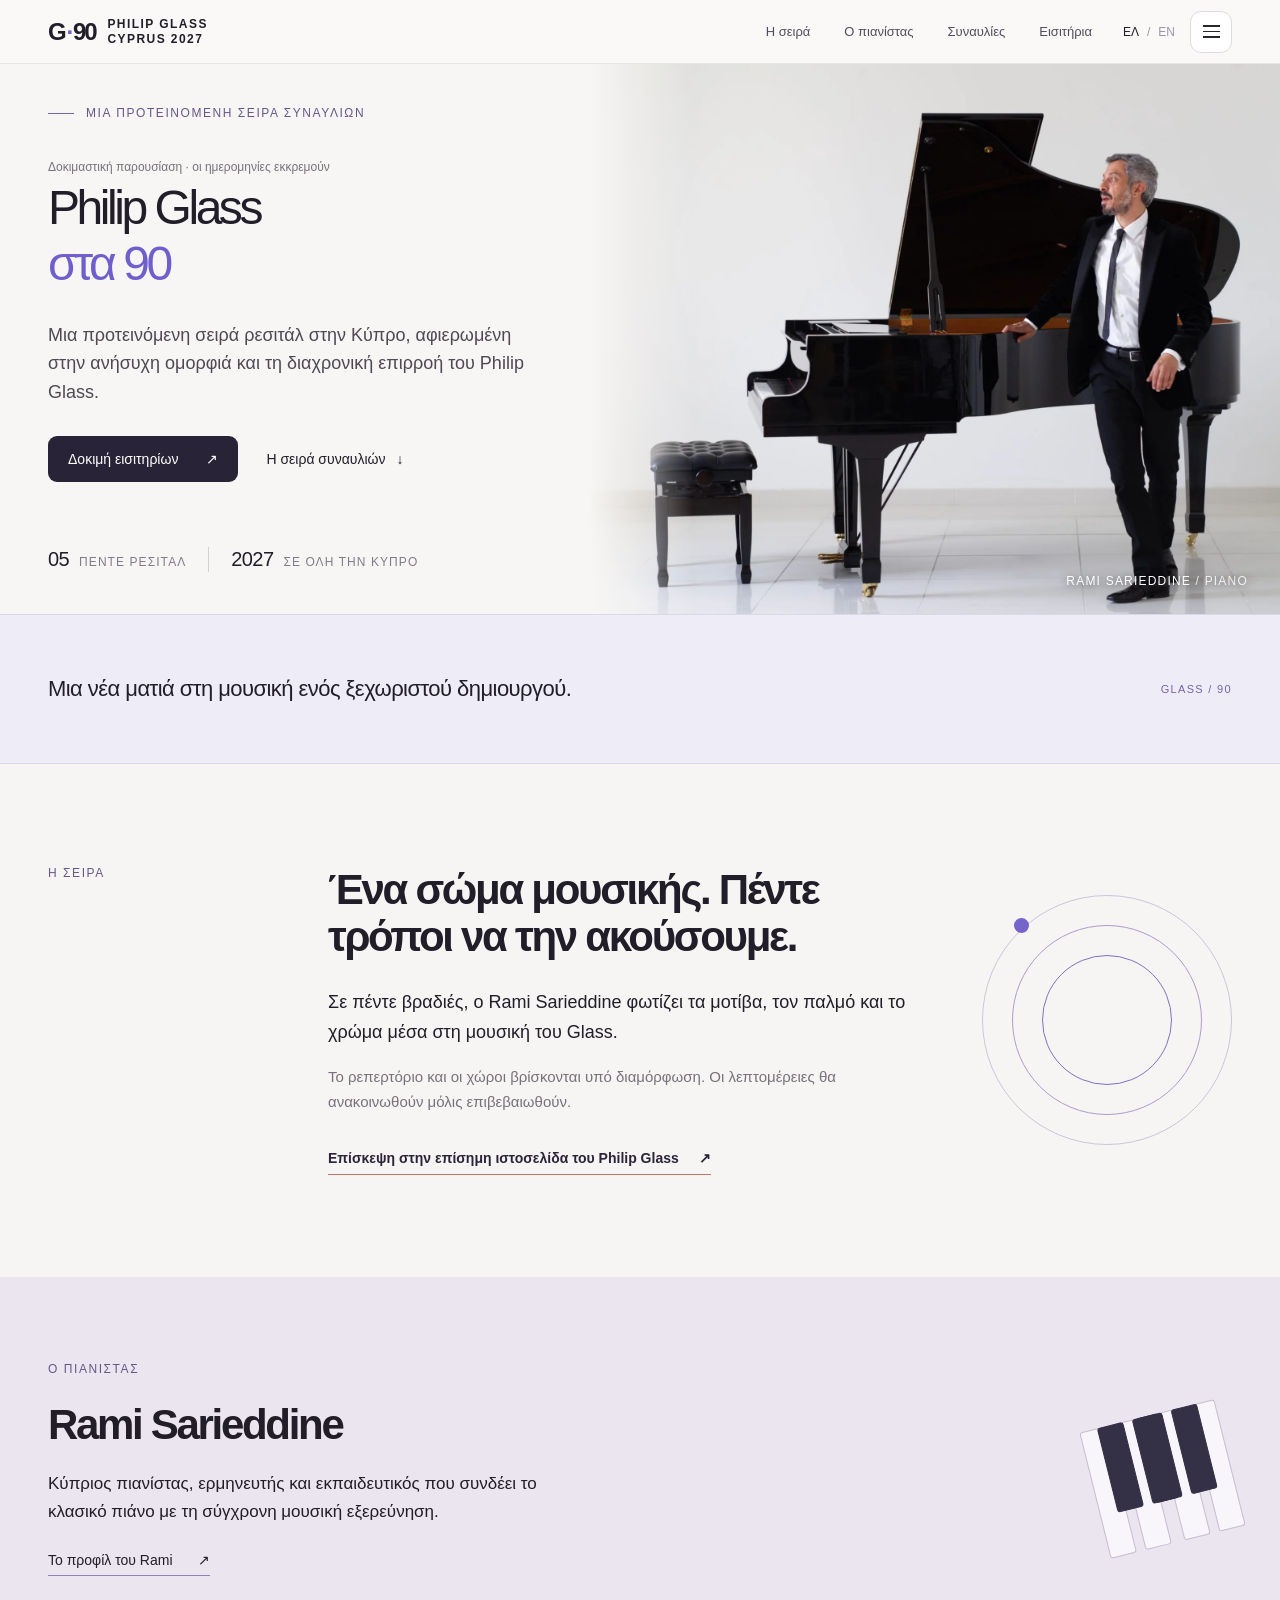
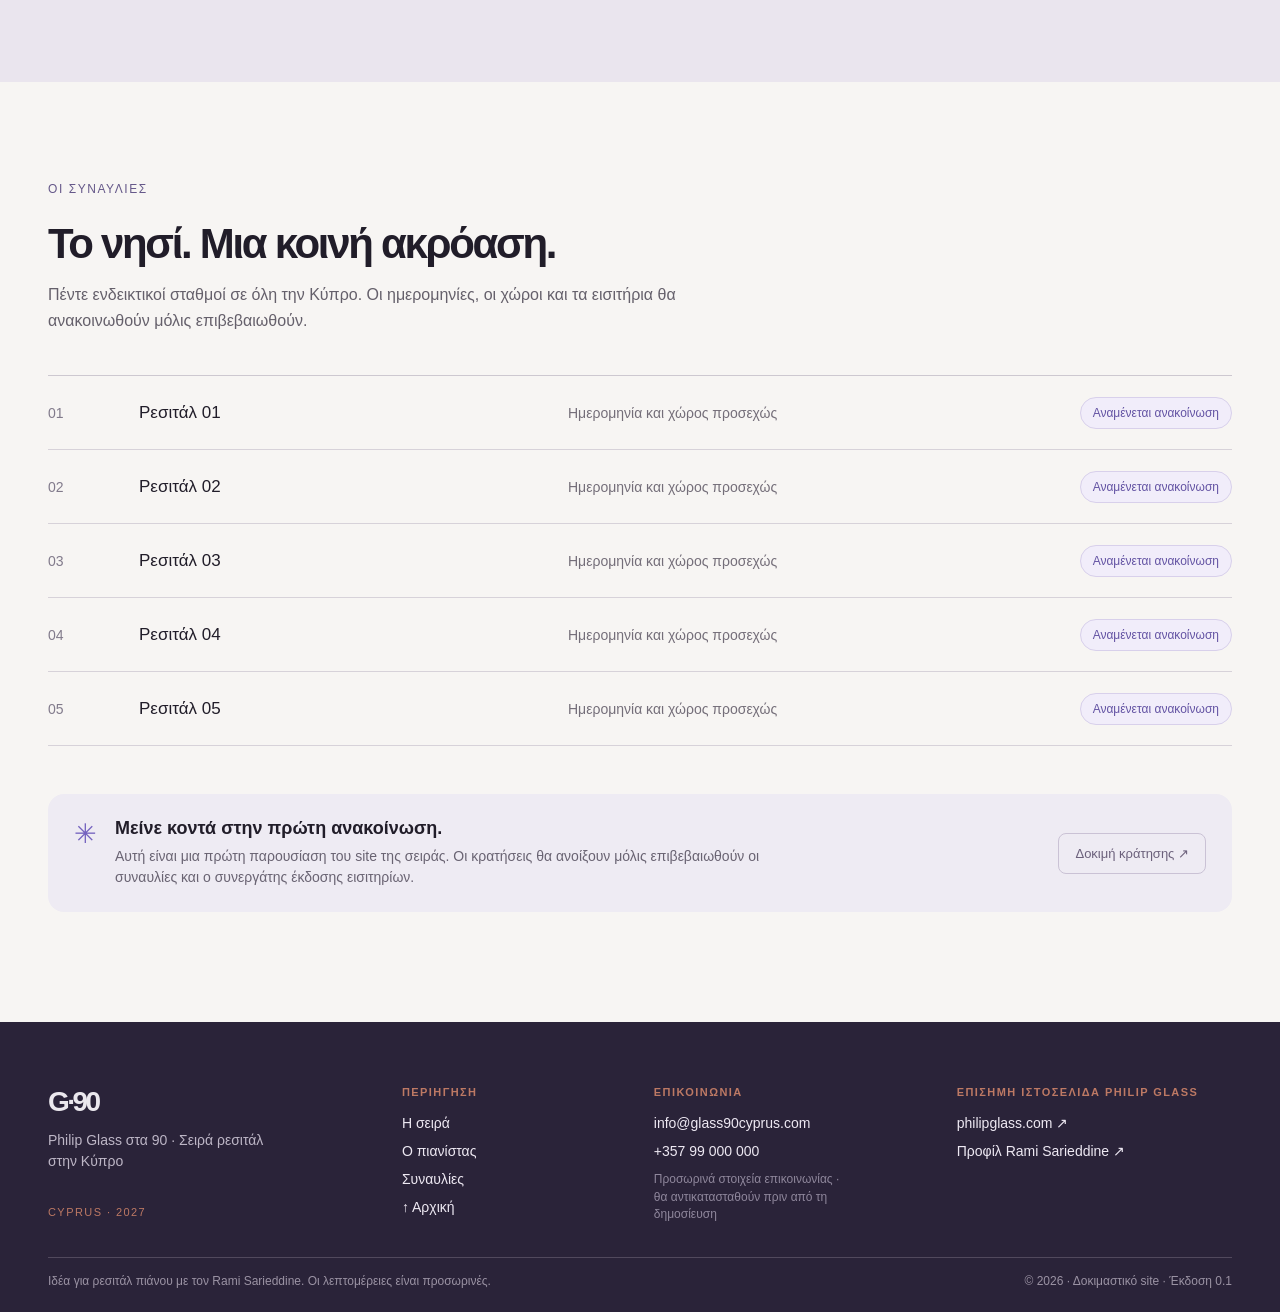
==== commit d88697d9: "Simplify event descriptor and quote band" ====
--- a/el.html
+++ b/el.html
@@ -1 +1 @@
-<!doctype html><html lang="el"><head><meta charset="utf-8"><meta name="viewport" content="width=device-width,initial-scale=1"><title>Philip Glass στα 90 | Ρεσιτάλ πιάνου στην Κύπρο</title><meta name="description" content="Πέντε ρεσιτάλ πιάνου στην Κύπρο με τον Rami Sarieddine. Δοκιμαστική παρουσίαση για το 2027."><meta property="og:title" content="Philip Glass στα 90 | Ρεσιτάλ πιάνου στην Κύπρο"><meta property="og:description" content="Πέντε ρεσιτάλ πιάνου στην Κύπρο με τον Rami Sarieddine. Δοκιμαστική παρουσίαση για το 2027."><meta property="og:type" content="website"><meta property="og:image" content="https://rami-opal.vercel.app/og.png"><meta property="og:image:type" content="image/png"><meta property="og:image:width" content="1200"><meta property="og:image:height" content="630"><link rel="canonical" href="https://rami-opal.vercel.app/el.html"><meta name="twitter:card" content="summary_large_image"><meta name="twitter:image" content="https://rami-opal.vercel.app/og.png"><link rel="icon" href="/favicon.svg"><link rel="stylesheet" href="/style.css"></head><body><link rel="preload" as="image" href="/rami-piano.webp"/><div class="site-shell"><header class="site-header" id="top"><div class="header-inner"><a class="brand" href="/" aria-label="Αρχική"><span class="brand-mark" aria-hidden="true">G<span>·</span>90</span><span class="brand-sub">PHILIP GLASS<br/>CYPRUS 2027</span></a><nav class="desktop-nav" aria-label="Primary"><a href="#series">Η σειρά</a><a href="#artist">Ο πιανίστας</a><a href="#concerts">Συναυλίες</a><a href="/tickets-el.html">Εισιτήρια</a></nav><div class="header-actions"><div class="language" role="group" aria-label="Γλώσσα"><button class="active" aria-pressed="true">ΕΛ</button><span aria-hidden="true">/</span><button class="" aria-pressed="false">EN</button></div><button class="menu-button " aria-label="Άνοιγμα μενού" aria-expanded="false" aria-controls="site-menu"><span></span><span></span><span></span></button></div></div></header><main><section class="hero" aria-labelledby="hero-heading"><div class="hero-copy"><div class="eyebrow"><span class="eyebrow-line"></span>ΜΙΑ ΠΡΟΤΕΙΝΟΜΕΝΗ ΣΕΙΡΑ ΣΥΝΑΥΛΙΩΝ · ΚΥΠΡΟΣ · 2027</div><p class="preview-label">Δοκιμαστική παρουσίαση · οι ημερομηνίες εκκρεμούν</p><h1 id="hero-heading"><span>Philip Glass</span><em>στα 90</em></h1><p class="hero-lead">Μια προτεινόμενη σειρά ρεσιτάλ στην Κύπρο, αφιερωμένη στην ανήσυχη ομορφιά και τη διαχρονική επιρροή του Philip Glass.</p><div class="hero-actions"><a class="primary-link" href="/tickets-el.html">Δοκιμή εισιτηρίων<span aria-hidden="true">↗</span></a><a class="text-link" href="#series">Η σειρά συναυλιών<span aria-hidden="true">↓</span></a></div><div class="hero-foot"><div><strong>05</strong><span>ΠΕΝΤΕ ΡΕΣΙΤΑΛ</span></div><i></i><div><strong>2027</strong><span>ΣΕ ΟΛΗ ΤΗΝ ΚΥΠΡΟ</span></div></div></div><div class="hero-photo"><img src="/rami-piano.webp" alt="Ο Rami Sarieddine δίπλα σε πιάνο με ουρά" width="1924" height="1280"/><div class="photo-credit">RAMI SARIEDDINE <span> / PIANO</span></div></div></section><section class="quote-band"><div class="content-width"><span class="asterisk" aria-hidden="true">✦</span><p>Μια νέα ματιά στη μουσική ενός ξεχωριστού δημιουργού.</p><span class="band-mark">GLASS / 90</span></div></section><section class="section-block series-block" id="series"><div class="section-label">Η ΣΕΙΡΑ</div><div class="section-content"><h2>Ένα σώμα μουσικής. Πέντε τρόποι να την ακούσουμε.</h2><p class="large-copy">Σε πέντε βραδιές, ο Rami Sarieddine φωτίζει τα μοτίβα, τον παλμό και το χρώμα μέσα στη μουσική του Glass.</p><p class="muted-copy">Το ρεπερτόριο και οι χώροι βρίσκονται υπό διαμόρφωση. Οι λεπτομέρειες θα ανακοινωθούν μόλις επιβεβαιωθούν.</p><a class="glass-link" href="https://philipglass.com/" target="_blank" rel="noopener noreferrer">Επίσκεψη στην επίσημη ιστοσελίδα του Philip Glass<span aria-hidden="true">↗</span></a></div><div class="orbital-art" aria-hidden="true"><span class="ring ring-one"></span><span class="ring ring-two"></span><span class="ring ring-three"></span><span class="ring-dot"></span></div></section><section class="artist-section" id="artist"><div class="artist-inner"><div class="artist-copy"><div class="section-label">Ο ΠΙΑΝΙΣΤΑΣ</div><h2>Rami Sarieddine</h2><p>Κύπριος πιανίστας, ερμηνευτής και εκπαιδευτικός που συνδέει το κλασικό πιάνο με τη σύγχρονη μουσική εξερεύνηση.</p><a href="https://www.facebook.com/rami.sarieddine.9/" target="_blank" rel="noopener noreferrer">Το προφίλ του Rami<span aria-hidden="true">↗</span></a></div><div class="artist-key-art" aria-hidden="true"><span></span><span></span><span></span><span></span><span></span><span></span><span></span><span></span></div></div></section><section class="concerts-section" id="concerts"><div class="concerts-head"><div class="section-label">ΟΙ ΣΥΝΑΥΛΙΕΣ</div><h2>Το νησί. Μια κοινή ακρόαση.</h2><p>Πέντε ενδεικτικοί σταθμοί σε όλη την Κύπρο. Οι ημερομηνίες, οι χώροι και τα εισιτήρια θα ανακοινωθούν μόλις επιβεβαιωθούν.</p></div><div class="concert-list"><div class="concert-row"><span class="concert-index">01</span><strong>Ρεσιτάλ 01</strong><span class="concert-meta">Ημερομηνία και χώρος προσεχώς</span><span class="concert-status">Αναμένεται ανακοίνωση</span></div><div class="concert-row"><span class="concert-index">02</span><strong>Ρεσιτάλ 02</strong><span class="concert-meta">Ημερομηνία και χώρος προσεχώς</span><span class="concert-status">Αναμένεται ανακοίνωση</span></div><div class="concert-row"><span class="concert-index">03</span><strong>Ρεσιτάλ 03</strong><span class="concert-meta">Ημερομηνία και χώρος προσεχώς</span><span class="concert-status">Αναμένεται ανακοίνωση</span></div><div class="concert-row"><span class="concert-index">04</span><strong>Ρεσιτάλ 04</strong><span class="concert-meta">Ημερομηνία και χώρος προσεχώς</span><span class="concert-status">Αναμένεται ανακοίνωση</span></div><div class="concert-row"><span class="concert-index">05</span><strong>Ρεσιτάλ 05</strong><span class="concert-meta">Ημερομηνία και χώρος προσεχώς</span><span class="concert-status">Αναμένεται ανακοίνωση</span></div></div><div class="ticket-note"><span class="note-symbol" aria-hidden="true">✳</span><div><h3>Μείνε κοντά στην πρώτη ανακοίνωση.</h3><p>Αυτή είναι μια πρώτη παρουσίαση του site της σειράς. Οι κρατήσεις θα ανοίξουν μόλις επιβεβαιωθούν οι συναυλίες και ο συνεργάτης έκδοσης εισιτηρίων.</p></div><a class="ticket-chip" href="/tickets-el.html">Δοκιμή κράτησης ↗</a></div></section></main><footer class="site-footer"><div class="footer-inner"><div class="footer-intro"><span class="footer-brand">G·90</span><p>Philip Glass στα 90 · Σειρά ρεσιτάλ στην Κύπρο</p><span class="footer-kicker">CYPRUS · 2027</span></div><div class="footer-column"><span class="footer-heading">Περιήγηση</span><a href="#series">Η σειρά</a><a href="#artist">Ο πιανίστας</a><a href="#concerts">Συναυλίες</a><a href="#top">↑ Αρχική</a></div><div class="footer-column"><span class="footer-heading">Επικοινωνία</span><a href="mailto:info@glass90cyprus.com">info@glass90cyprus.com</a><a href="tel:+35799000000">+357 99 000 000</a><span class="footer-small">Προσωρινά στοιχεία επικοινωνίας · θα αντικατασταθούν πριν από τη δημοσίευση</span></div><div class="footer-column footer-links"><span class="footer-heading">Επίσημη ιστοσελίδα Philip Glass</span><a href="https://philipglass.com/" target="_blank" rel="noopener noreferrer">philipglass.com ↗</a><a href="https://www.facebook.com/rami.sarieddine.9/" target="_blank" rel="noopener noreferrer">Προφίλ Rami Sarieddine ↗</a></div></div><div class="footer-bottom"><span>Ιδέα για ρεσιτάλ πιάνου με τον Rami Sarieddine. Οι λεπτομέρειες είναι προσωρινές.</span><span>© 2026 · Δοκιμαστικό site · Έκδοση 0.1</span></div></footer></div><script src="/demo.js" defer></script></body></html>
+<!doctype html><html lang="el"><head><meta charset="utf-8"><meta name="viewport" content="width=device-width,initial-scale=1"><title>Philip Glass στα 90 | Ρεσιτάλ πιάνου στην Κύπρο</title><meta name="description" content="Πέντε ρεσιτάλ πιάνου στην Κύπρο με τον Rami Sarieddine. Δοκιμαστική παρουσίαση για το 2027."><meta property="og:title" content="Philip Glass στα 90 | Ρεσιτάλ πιάνου στην Κύπρο"><meta property="og:description" content="Πέντε ρεσιτάλ πιάνου στην Κύπρο με τον Rami Sarieddine. Δοκιμαστική παρουσίαση για το 2027."><meta property="og:type" content="website"><meta property="og:image" content="https://rami-opal.vercel.app/og.png"><meta property="og:image:type" content="image/png"><meta property="og:image:width" content="1200"><meta property="og:image:height" content="630"><link rel="canonical" href="https://rami-opal.vercel.app/el.html"><meta name="twitter:card" content="summary_large_image"><meta name="twitter:image" content="https://rami-opal.vercel.app/og.png"><link rel="icon" href="/favicon.svg"><link rel="stylesheet" href="/style.css"></head><body><link rel="preload" as="image" href="/rami-piano.webp"/><div class="site-shell"><header class="site-header" id="top"><div class="header-inner"><a class="brand" href="/" aria-label="Αρχική"><span class="brand-mark" aria-hidden="true">G<span>·</span>90</span><span class="brand-sub">PHILIP GLASS<br/>CYPRUS 2027</span></a><nav class="desktop-nav" aria-label="Primary"><a href="#series">Η σειρά</a><a href="#artist">Ο πιανίστας</a><a href="#concerts">Συναυλίες</a><a href="/tickets-el.html">Εισιτήρια</a></nav><div class="header-actions"><div class="language" role="group" aria-label="Γλώσσα"><button class="active" aria-pressed="true">ΕΛ</button><span aria-hidden="true">/</span><button class="" aria-pressed="false">EN</button></div><button class="menu-button " aria-label="Άνοιγμα μενού" aria-expanded="false" aria-controls="site-menu"><span></span><span></span><span></span></button></div></div></header><main><section class="hero" aria-labelledby="hero-heading"><div class="hero-copy"><div class="eyebrow"><span class="eyebrow-line"></span>ΜΙΑ ΠΡΟΤΕΙΝΟΜΕΝΗ ΣΕΙΡΑ ΣΥΝΑΥΛΙΩΝ</div><p class="preview-label">Δοκιμαστική παρουσίαση · οι ημερομηνίες εκκρεμούν</p><h1 id="hero-heading"><span>Philip Glass</span><em>στα 90</em></h1><p class="hero-lead">Μια προτεινόμενη σειρά ρεσιτάλ στην Κύπρο, αφιερωμένη στην ανήσυχη ομορφιά και τη διαχρονική επιρροή του Philip Glass.</p><div class="hero-actions"><a class="primary-link" href="/tickets-el.html">Δοκιμή εισιτηρίων<span aria-hidden="true">↗</span></a><a class="text-link" href="#series">Η σειρά συναυλιών<span aria-hidden="true">↓</span></a></div><div class="hero-foot"><div><strong>05</strong><span>ΠΕΝΤΕ ΡΕΣΙΤΑΛ</span></div><i></i><div><strong>2027</strong><span>ΣΕ ΟΛΗ ΤΗΝ ΚΥΠΡΟ</span></div></div></div><div class="hero-photo"><img src="/rami-piano.webp" alt="Ο Rami Sarieddine δίπλα σε πιάνο με ουρά" width="1924" height="1280"/><div class="photo-credit">RAMI SARIEDDINE <span> / PIANO</span></div></div></section><section class="quote-band"><div class="content-width"><p>Μια νέα ματιά στη μουσική ενός ξεχωριστού δημιουργού.</p><span class="band-mark">GLASS / 90</span></div></section><section class="section-block series-block" id="series"><div class="section-label">Η ΣΕΙΡΑ</div><div class="section-content"><h2>Ένα σώμα μουσικής. Πέντε τρόποι να την ακούσουμε.</h2><p class="large-copy">Σε πέντε βραδιές, ο Rami Sarieddine φωτίζει τα μοτίβα, τον παλμό και το χρώμα μέσα στη μουσική του Glass.</p><p class="muted-copy">Το ρεπερτόριο και οι χώροι βρίσκονται υπό διαμόρφωση. Οι λεπτομέρειες θα ανακοινωθούν μόλις επιβεβαιωθούν.</p><a class="glass-link" href="https://philipglass.com/" target="_blank" rel="noopener noreferrer">Επίσκεψη στην επίσημη ιστοσελίδα του Philip Glass<span aria-hidden="true">↗</span></a></div><div class="orbital-art" aria-hidden="true"><span class="ring ring-one"></span><span class="ring ring-two"></span><span class="ring ring-three"></span><span class="ring-dot"></span></div></section><section class="artist-section" id="artist"><div class="artist-inner"><div class="artist-copy"><div class="section-label">Ο ΠΙΑΝΙΣΤΑΣ</div><h2>Rami Sarieddine</h2><p>Κύπριος πιανίστας, ερμηνευτής και εκπαιδευτικός που συνδέει το κλασικό πιάνο με τη σύγχρονη μουσική εξερεύνηση.</p><a href="https://www.facebook.com/rami.sarieddine.9/" target="_blank" rel="noopener noreferrer">Το προφίλ του Rami<span aria-hidden="true">↗</span></a></div><div class="artist-key-art" aria-hidden="true"><span></span><span></span><span></span><span></span><span></span><span></span><span></span><span></span></div></div></section><section class="concerts-section" id="concerts"><div class="concerts-head"><div class="section-label">ΟΙ ΣΥΝΑΥΛΙΕΣ</div><h2>Το νησί. Μια κοινή ακρόαση.</h2><p>Πέντε ενδεικτικοί σταθμοί σε όλη την Κύπρο. Οι ημερομηνίες, οι χώροι και τα εισιτήρια θα ανακοινωθούν μόλις επιβεβαιωθούν.</p></div><div class="concert-list"><div class="concert-row"><span class="concert-index">01</span><strong>Ρεσιτάλ 01</strong><span class="concert-meta">Ημερομηνία και χώρος προσεχώς</span><span class="concert-status">Αναμένεται ανακοίνωση</span></div><div class="concert-row"><span class="concert-index">02</span><strong>Ρεσιτάλ 02</strong><span class="concert-meta">Ημερομηνία και χώρος προσεχώς</span><span class="concert-status">Αναμένεται ανακοίνωση</span></div><div class="concert-row"><span class="concert-index">03</span><strong>Ρεσιτάλ 03</strong><span class="concert-meta">Ημερομηνία και χώρος προσεχώς</span><span class="concert-status">Αναμένεται ανακοίνωση</span></div><div class="concert-row"><span class="concert-index">04</span><strong>Ρεσιτάλ 04</strong><span class="concert-meta">Ημερομηνία και χώρος προσεχώς</span><span class="concert-status">Αναμένεται ανακοίνωση</span></div><div class="concert-row"><span class="concert-index">05</span><strong>Ρεσιτάλ 05</strong><span class="concert-meta">Ημερομηνία και χώρος προσεχώς</span><span class="concert-status">Αναμένεται ανακοίνωση</span></div></div><div class="ticket-note"><span class="note-symbol" aria-hidden="true">✳</span><div><h3>Μείνε κοντά στην πρώτη ανακοίνωση.</h3><p>Αυτή είναι μια πρώτη παρουσίαση του site της σειράς. Οι κρατήσεις θα ανοίξουν μόλις επιβεβαιωθούν οι συναυλίες και ο συνεργάτης έκδοσης εισιτηρίων.</p></div><a class="ticket-chip" href="/tickets-el.html">Δοκιμή κράτησης ↗</a></div></section></main><footer class="site-footer"><div class="footer-inner"><div class="footer-intro"><span class="footer-brand">G·90</span><p>Philip Glass στα 90 · Σειρά ρεσιτάλ στην Κύπρο</p><span class="footer-kicker">CYPRUS · 2027</span></div><div class="footer-column"><span class="footer-heading">Περιήγηση</span><a href="#series">Η σειρά</a><a href="#artist">Ο πιανίστας</a><a href="#concerts">Συναυλίες</a><a href="#top">↑ Αρχική</a></div><div class="footer-column"><span class="footer-heading">Επικοινωνία</span><a href="mailto:info@glass90cyprus.com">info@glass90cyprus.com</a><a href="tel:+35799000000">+357 99 000 000</a><span class="footer-small">Προσωρινά στοιχεία επικοινωνίας · θα αντικατασταθούν πριν από τη δημοσίευση</span></div><div class="footer-column footer-links"><span class="footer-heading">Επίσημη ιστοσελίδα Philip Glass</span><a href="https://philipglass.com/" target="_blank" rel="noopener noreferrer">philipglass.com ↗</a><a href="https://www.facebook.com/rami.sarieddine.9/" target="_blank" rel="noopener noreferrer">Προφίλ Rami Sarieddine ↗</a></div></div><div class="footer-bottom"><span>Ιδέα για ρεσιτάλ πιάνου με τον Rami Sarieddine. Οι λεπτομέρειες είναι προσωρινές.</span><span>© 2026 · Δοκιμαστικό site · Έκδοση 0.1</span></div></footer></div><script src="/demo.js" defer></script></body></html>
--- a/style.css
+++ b/style.css
@@ -346,10 +346,10 @@
   opacity: 0.8;
 }
 .quote-band {
-  background: #f0edf7;
+  background: #eeedf7;
   color: var(--ink);
-  border-top: 1px solid #ddd6eb;
-  border-bottom: 1px solid #ddd6eb;
+  border-top: 1px solid #dcd8eb;
+  border-bottom: 1px solid #dcd8eb;
 }
 .quote-band .content-width {
   max-width: 1320px;
@@ -361,18 +361,18 @@
   padding: 18px 48px;
 }
 .asterisk {
-  width: 46px;
-  height: 46px;
-  flex: 0 0 46px;
+  width: 48px;
+  height: 48px;
+  flex: 0 0 48px;
   display: grid;
   place-items: center;
-  border: 1px solid #bb8c76;
-  border-radius: 14px;
-  background: #faf9fc;
-  color: var(--violet);
-  font-size: 21px;
+  border: 1px solid #c7937e;
+  border-radius: 15px;
+  background: linear-gradient(145deg, #fffdfb 0%, #f8f4f5 100%);
+  color: #6554a0;
+  font-size: 20px;
   line-height: 1;
-  box-shadow: 0 8px 24px #51416d12;
+  box-shadow: 0 8px 24px #51416d14;
 }
 .quote-band p {
   max-width: 720px;
@@ -1535,3 +1535,4 @@
     transition: none;
   }
 }
+
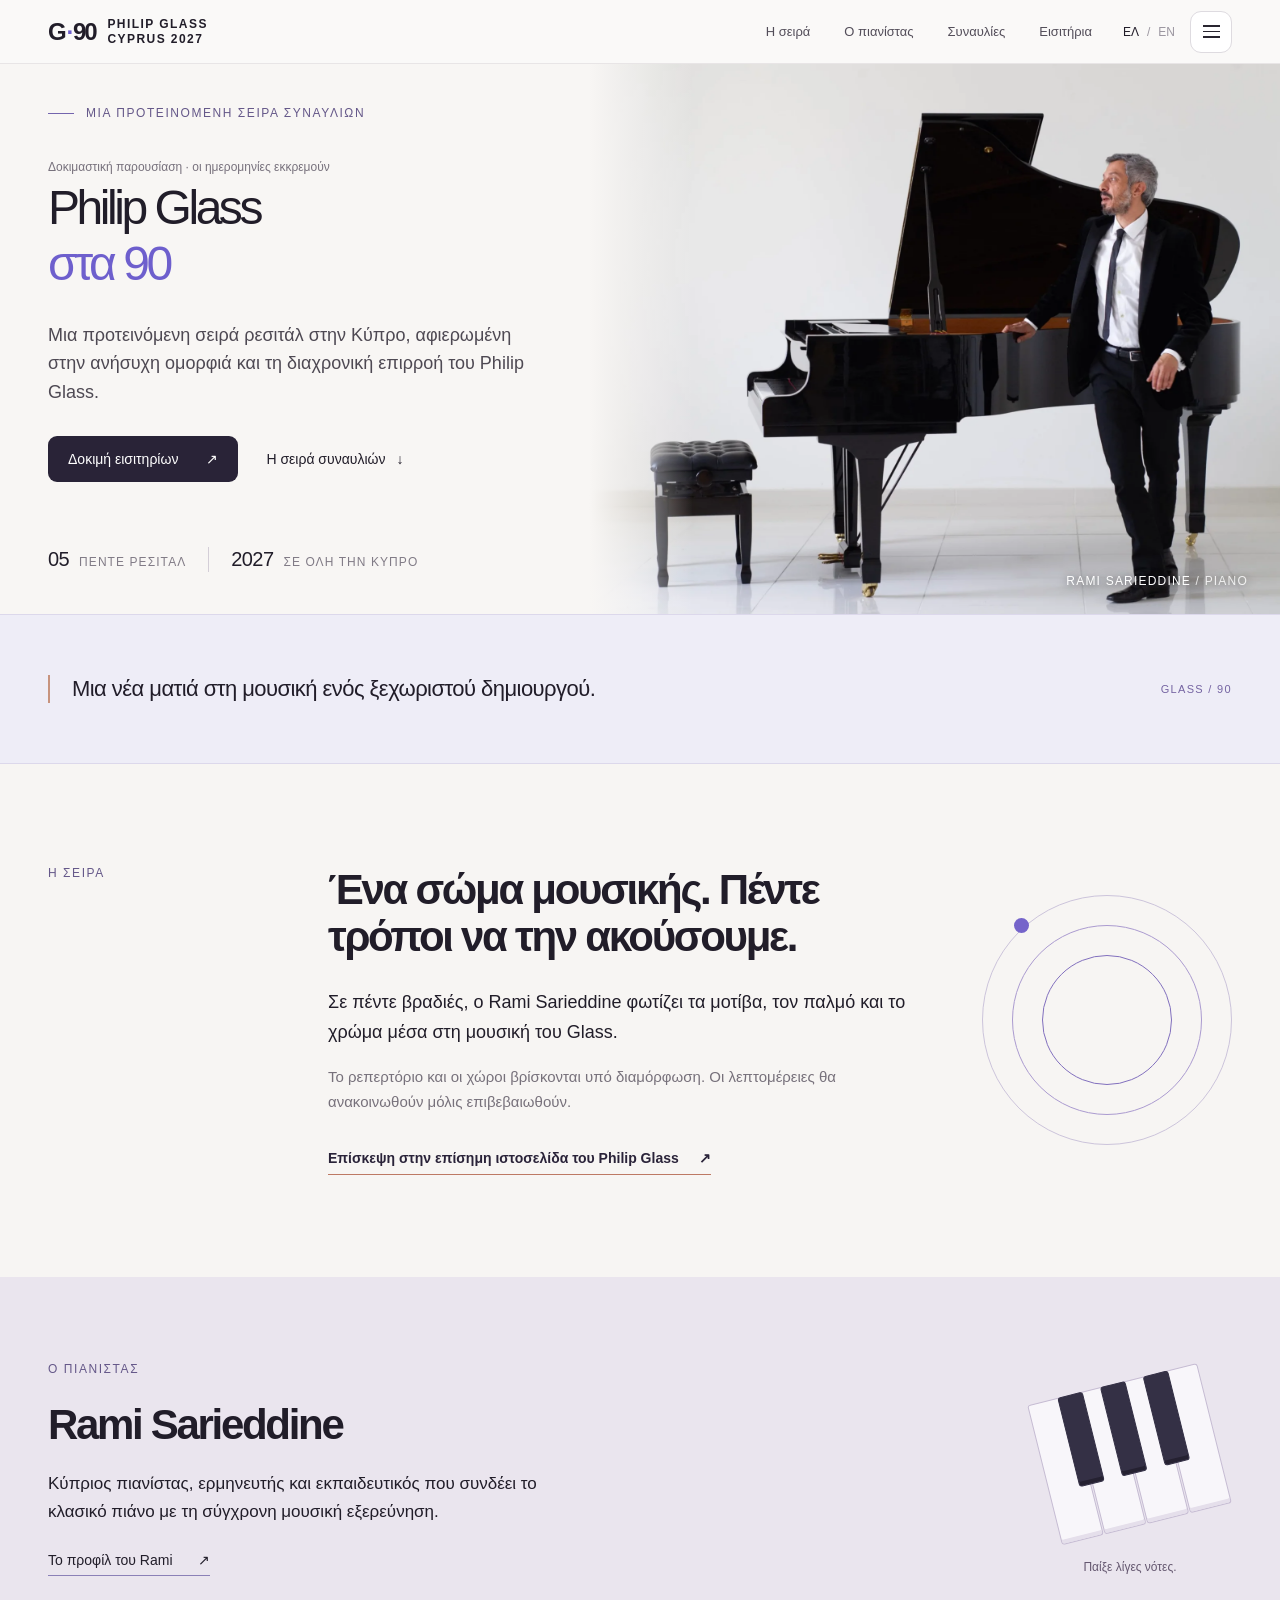
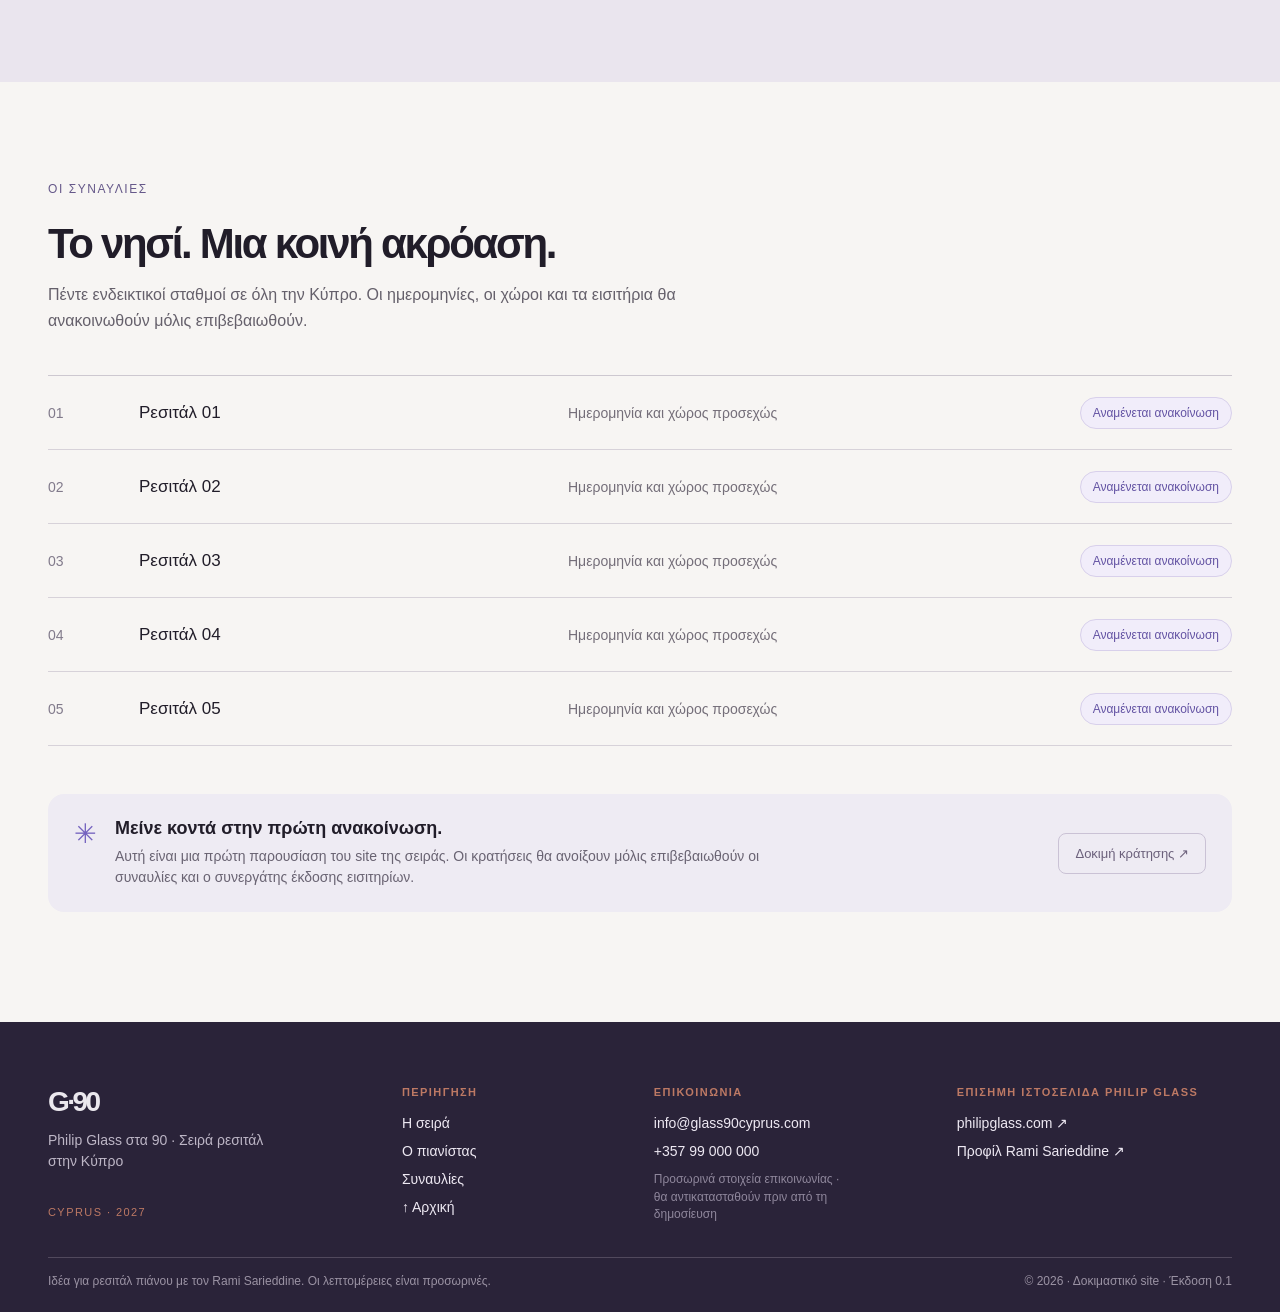
==== commit cee9edb8: "Make the artist piano playable with touch, mouse and keyboard" ====
--- a/el.html
+++ b/el.html
@@ -1 +1,2 @@
-<!doctype html><html lang="el"><head><meta charset="utf-8"><meta name="viewport" content="width=device-width,initial-scale=1"><title>Philip Glass στα 90 | Ρεσιτάλ πιάνου στην Κύπρο</title><meta name="description" content="Πέντε ρεσιτάλ πιάνου στην Κύπρο με τον Rami Sarieddine. Δοκιμαστική παρουσίαση για το 2027."><meta property="og:title" content="Philip Glass στα 90 | Ρεσιτάλ πιάνου στην Κύπρο"><meta property="og:description" content="Πέντε ρεσιτάλ πιάνου στην Κύπρο με τον Rami Sarieddine. Δοκιμαστική παρουσίαση για το 2027."><meta property="og:type" content="website"><meta property="og:image" content="https://rami-opal.vercel.app/og.png"><meta property="og:image:type" content="image/png"><meta property="og:image:width" content="1200"><meta property="og:image:height" content="630"><link rel="canonical" href="https://rami-opal.vercel.app/el.html"><meta name="twitter:card" content="summary_large_image"><meta name="twitter:image" content="https://rami-opal.vercel.app/og.png"><link rel="icon" href="/favicon.svg"><link rel="stylesheet" href="/style.css"></head><body><link rel="preload" as="image" href="/rami-piano.webp"/><div class="site-shell"><header class="site-header" id="top"><div class="header-inner"><a class="brand" href="/" aria-label="Αρχική"><span class="brand-mark" aria-hidden="true">G<span>·</span>90</span><span class="brand-sub">PHILIP GLASS<br/>CYPRUS 2027</span></a><nav class="desktop-nav" aria-label="Primary"><a href="#series">Η σειρά</a><a href="#artist">Ο πιανίστας</a><a href="#concerts">Συναυλίες</a><a href="/tickets-el.html">Εισιτήρια</a></nav><div class="header-actions"><div class="language" role="group" aria-label="Γλώσσα"><button class="active" aria-pressed="true">ΕΛ</button><span aria-hidden="true">/</span><button class="" aria-pressed="false">EN</button></div><button class="menu-button " aria-label="Άνοιγμα μενού" aria-expanded="false" aria-controls="site-menu"><span></span><span></span><span></span></button></div></div></header><main><section class="hero" aria-labelledby="hero-heading"><div class="hero-copy"><div class="eyebrow"><span class="eyebrow-line"></span>ΜΙΑ ΠΡΟΤΕΙΝΟΜΕΝΗ ΣΕΙΡΑ ΣΥΝΑΥΛΙΩΝ</div><p class="preview-label">Δοκιμαστική παρουσίαση · οι ημερομηνίες εκκρεμούν</p><h1 id="hero-heading"><span>Philip Glass</span><em>στα 90</em></h1><p class="hero-lead">Μια προτεινόμενη σειρά ρεσιτάλ στην Κύπρο, αφιερωμένη στην ανήσυχη ομορφιά και τη διαχρονική επιρροή του Philip Glass.</p><div class="hero-actions"><a class="primary-link" href="/tickets-el.html">Δοκιμή εισιτηρίων<span aria-hidden="true">↗</span></a><a class="text-link" href="#series">Η σειρά συναυλιών<span aria-hidden="true">↓</span></a></div><div class="hero-foot"><div><strong>05</strong><span>ΠΕΝΤΕ ΡΕΣΙΤΑΛ</span></div><i></i><div><strong>2027</strong><span>ΣΕ ΟΛΗ ΤΗΝ ΚΥΠΡΟ</span></div></div></div><div class="hero-photo"><img src="/rami-piano.webp" alt="Ο Rami Sarieddine δίπλα σε πιάνο με ουρά" width="1924" height="1280"/><div class="photo-credit">RAMI SARIEDDINE <span> / PIANO</span></div></div></section><section class="quote-band"><div class="content-width"><p>Μια νέα ματιά στη μουσική ενός ξεχωριστού δημιουργού.</p><span class="band-mark">GLASS / 90</span></div></section><section class="section-block series-block" id="series"><div class="section-label">Η ΣΕΙΡΑ</div><div class="section-content"><h2>Ένα σώμα μουσικής. Πέντε τρόποι να την ακούσουμε.</h2><p class="large-copy">Σε πέντε βραδιές, ο Rami Sarieddine φωτίζει τα μοτίβα, τον παλμό και το χρώμα μέσα στη μουσική του Glass.</p><p class="muted-copy">Το ρεπερτόριο και οι χώροι βρίσκονται υπό διαμόρφωση. Οι λεπτομέρειες θα ανακοινωθούν μόλις επιβεβαιωθούν.</p><a class="glass-link" href="https://philipglass.com/" target="_blank" rel="noopener noreferrer">Επίσκεψη στην επίσημη ιστοσελίδα του Philip Glass<span aria-hidden="true">↗</span></a></div><div class="orbital-art" aria-hidden="true"><span class="ring ring-one"></span><span class="ring ring-two"></span><span class="ring ring-three"></span><span class="ring-dot"></span></div></section><section class="artist-section" id="artist"><div class="artist-inner"><div class="artist-copy"><div class="section-label">Ο ΠΙΑΝΙΣΤΑΣ</div><h2>Rami Sarieddine</h2><p>Κύπριος πιανίστας, ερμηνευτής και εκπαιδευτικός που συνδέει το κλασικό πιάνο με τη σύγχρονη μουσική εξερεύνηση.</p><a href="https://www.facebook.com/rami.sarieddine.9/" target="_blank" rel="noopener noreferrer">Το προφίλ του Rami<span aria-hidden="true">↗</span></a></div><div class="artist-key-art" aria-hidden="true"><span></span><span></span><span></span><span></span><span></span><span></span><span></span><span></span></div></div></section><section class="concerts-section" id="concerts"><div class="concerts-head"><div class="section-label">ΟΙ ΣΥΝΑΥΛΙΕΣ</div><h2>Το νησί. Μια κοινή ακρόαση.</h2><p>Πέντε ενδεικτικοί σταθμοί σε όλη την Κύπρο. Οι ημερομηνίες, οι χώροι και τα εισιτήρια θα ανακοινωθούν μόλις επιβεβαιωθούν.</p></div><div class="concert-list"><div class="concert-row"><span class="concert-index">01</span><strong>Ρεσιτάλ 01</strong><span class="concert-meta">Ημερομηνία και χώρος προσεχώς</span><span class="concert-status">Αναμένεται ανακοίνωση</span></div><div class="concert-row"><span class="concert-index">02</span><strong>Ρεσιτάλ 02</strong><span class="concert-meta">Ημερομηνία και χώρος προσεχώς</span><span class="concert-status">Αναμένεται ανακοίνωση</span></div><div class="concert-row"><span class="concert-index">03</span><strong>Ρεσιτάλ 03</strong><span class="concert-meta">Ημερομηνία και χώρος προσεχώς</span><span class="concert-status">Αναμένεται ανακοίνωση</span></div><div class="concert-row"><span class="concert-index">04</span><strong>Ρεσιτάλ 04</strong><span class="concert-meta">Ημερομηνία και χώρος προσεχώς</span><span class="concert-status">Αναμένεται ανακοίνωση</span></div><div class="concert-row"><span class="concert-index">05</span><strong>Ρεσιτάλ 05</strong><span class="concert-meta">Ημερομηνία και χώρος προσεχώς</span><span class="concert-status">Αναμένεται ανακοίνωση</span></div></div><div class="ticket-note"><span class="note-symbol" aria-hidden="true">✳</span><div><h3>Μείνε κοντά στην πρώτη ανακοίνωση.</h3><p>Αυτή είναι μια πρώτη παρουσίαση του site της σειράς. Οι κρατήσεις θα ανοίξουν μόλις επιβεβαιωθούν οι συναυλίες και ο συνεργάτης έκδοσης εισιτηρίων.</p></div><a class="ticket-chip" href="/tickets-el.html">Δοκιμή κράτησης ↗</a></div></section></main><footer class="site-footer"><div class="footer-inner"><div class="footer-intro"><span class="footer-brand">G·90</span><p>Philip Glass στα 90 · Σειρά ρεσιτάλ στην Κύπρο</p><span class="footer-kicker">CYPRUS · 2027</span></div><div class="footer-column"><span class="footer-heading">Περιήγηση</span><a href="#series">Η σειρά</a><a href="#artist">Ο πιανίστας</a><a href="#concerts">Συναυλίες</a><a href="#top">↑ Αρχική</a></div><div class="footer-column"><span class="footer-heading">Επικοινωνία</span><a href="mailto:info@glass90cyprus.com">info@glass90cyprus.com</a><a href="tel:+35799000000">+357 99 000 000</a><span class="footer-small">Προσωρινά στοιχεία επικοινωνίας · θα αντικατασταθούν πριν από τη δημοσίευση</span></div><div class="footer-column footer-links"><span class="footer-heading">Επίσημη ιστοσελίδα Philip Glass</span><a href="https://philipglass.com/" target="_blank" rel="noopener noreferrer">philipglass.com ↗</a><a href="https://www.facebook.com/rami.sarieddine.9/" target="_blank" rel="noopener noreferrer">Προφίλ Rami Sarieddine ↗</a></div></div><div class="footer-bottom"><span>Ιδέα για ρεσιτάλ πιάνου με τον Rami Sarieddine. Οι λεπτομέρειες είναι προσωρινές.</span><span>© 2026 · Δοκιμαστικό site · Έκδοση 0.1</span></div></footer></div><script src="/demo.js" defer></script></body></html>
+<!doctype html><html lang="el"><head><meta charset="utf-8"><meta name="viewport" content="width=device-width,initial-scale=1"><title>Philip Glass στα 90 | Ρεσιτάλ πιάνου στην Κύπρο</title><meta name="description" content="Πέντε ρεσιτάλ πιάνου στην Κύπρο με τον Rami Sarieddine. Δοκιμαστική παρουσίαση για το 2027."><meta property="og:title" content="Philip Glass στα 90 | Ρεσιτάλ πιάνου στην Κύπρο"><meta property="og:description" content="Πέντε ρεσιτάλ πιάνου στην Κύπρο με τον Rami Sarieddine. Δοκιμαστική παρουσίαση για το 2027."><meta property="og:type" content="website"><meta property="og:image" content="https://rami-opal.vercel.app/og.png"><meta property="og:image:type" content="image/png"><meta property="og:image:width" content="1200"><meta property="og:image:height" content="630"><link rel="canonical" href="https://rami-opal.vercel.app/el.html"><meta name="twitter:card" content="summary_large_image"><meta name="twitter:image" content="https://rami-opal.vercel.app/og.png"><link rel="icon" href="/favicon.svg"><link rel="stylesheet" href="/style.css"></head><body><link rel="preload" as="image" href="/rami-piano.webp"/><div class="site-shell"><header class="site-header" id="top"><div class="header-inner"><a class="brand" href="/" aria-label="Αρχική"><span class="brand-mark" aria-hidden="true">G<span>·</span>90</span><span class="brand-sub">PHILIP GLASS<br/>CYPRUS 2027</span></a><nav class="desktop-nav" aria-label="Primary"><a href="#series">Η σειρά</a><a href="#artist">Ο πιανίστας</a><a href="#concerts">Συναυλίες</a><a href="/tickets-el.html">Εισιτήρια</a></nav><div class="header-actions"><div class="language" role="group" aria-label="Γλώσσα"><button class="active" aria-pressed="true">ΕΛ</button><span aria-hidden="true">/</span><button class="" aria-pressed="false">EN</button></div><button class="menu-button " aria-label="Άνοιγμα μενού" aria-expanded="false" aria-controls="site-menu"><span></span><span></span><span></span></button></div></div></header><main><section class="hero" aria-labelledby="hero-heading"><div class="hero-copy"><div class="eyebrow"><span class="eyebrow-line"></span>ΜΙΑ ΠΡΟΤΕΙΝΟΜΕΝΗ ΣΕΙΡΑ ΣΥΝΑΥΛΙΩΝ</div><p class="preview-label">Δοκιμαστική παρουσίαση · οι ημερομηνίες εκκρεμούν</p><h1 id="hero-heading"><span>Philip Glass</span><em>στα 90</em></h1><p class="hero-lead">Μια προτεινόμενη σειρά ρεσιτάλ στην Κύπρο, αφιερωμένη στην ανήσυχη ομορφιά και τη διαχρονική επιρροή του Philip Glass.</p><div class="hero-actions"><a class="primary-link" href="/tickets-el.html">Δοκιμή εισιτηρίων<span aria-hidden="true">↗</span></a><a class="text-link" href="#series">Η σειρά συναυλιών<span aria-hidden="true">↓</span></a></div><div class="hero-foot"><div><strong>05</strong><span>ΠΕΝΤΕ ΡΕΣΙΤΑΛ</span></div><i></i><div><strong>2027</strong><span>ΣΕ ΟΛΗ ΤΗΝ ΚΥΠΡΟ</span></div></div></div><div class="hero-photo"><img src="/rami-piano.webp" alt="Ο Rami Sarieddine δίπλα σε πιάνο με ουρά" width="1924" height="1280"/><div class="photo-credit">RAMI SARIEDDINE <span> / PIANO</span></div></div></section><section class="quote-band"><div class="content-width"><p>Μια νέα ματιά στη μουσική ενός ξεχωριστού δημιουργού.</p><span class="band-mark">GLASS / 90</span></div></section><section class="section-block series-block" id="series"><div class="section-label">Η ΣΕΙΡΑ</div><div class="section-content"><h2>Ένα σώμα μουσικής. Πέντε τρόποι να την ακούσουμε.</h2><p class="large-copy">Σε πέντε βραδιές, ο Rami Sarieddine φωτίζει τα μοτίβα, τον παλμό και το χρώμα μέσα στη μουσική του Glass.</p><p class="muted-copy">Το ρεπερτόριο και οι χώροι βρίσκονται υπό διαμόρφωση. Οι λεπτομέρειες θα ανακοινωθούν μόλις επιβεβαιωθούν.</p><a class="glass-link" href="https://philipglass.com/" target="_blank" rel="noopener noreferrer">Επίσκεψη στην επίσημη ιστοσελίδα του Philip Glass<span aria-hidden="true">↗</span></a></div><div class="orbital-art" aria-hidden="true"><span class="ring ring-one"></span><span class="ring ring-two"></span><span class="ring ring-three"></span><span class="ring-dot"></span></div></section><section class="artist-section" id="artist"><div class="artist-inner"><div class="artist-copy"><div class="section-label">Ο ΠΙΑΝΙΣΤΑΣ</div><h2>Rami Sarieddine</h2><p>Κύπριος πιανίστας, ερμηνευτής και εκπαιδευτικός που συνδέει το κλασικό πιάνο με τη σύγχρονη μουσική εξερεύνηση.</p><a href="https://www.facebook.com/rami.sarieddine.9/" target="_blank" rel="noopener noreferrer">Το προφίλ του Rami<span aria-hidden="true">↗</span></a></div><div class="artist-key-art" aria-hidden="true"><span></span><span></span><span></span><span></span><span></span><span></span><span></span><span></span></div></div></section><section class="concerts-section" id="concerts"><div class="concerts-head"><div class="section-label">ΟΙ ΣΥΝΑΥΛΙΕΣ</div><h2>Το νησί. Μια κοινή ακρόαση.</h2><p>Πέντε ενδεικτικοί σταθμοί σε όλη την Κύπρο. Οι ημερομηνίες, οι χώροι και τα εισιτήρια θα ανακοινωθούν μόλις επιβεβαιωθούν.</p></div><div class="concert-list"><div class="concert-row"><span class="concert-index">01</span><strong>Ρεσιτάλ 01</strong><span class="concert-meta">Ημερομηνία και χώρος προσεχώς</span><span class="concert-status">Αναμένεται ανακοίνωση</span></div><div class="concert-row"><span class="concert-index">02</span><strong>Ρεσιτάλ 02</strong><span class="concert-meta">Ημερομηνία και χώρος προσεχώς</span><span class="concert-status">Αναμένεται ανακοίνωση</span></div><div class="concert-row"><span class="concert-index">03</span><strong>Ρεσιτάλ 03</strong><span class="concert-meta">Ημερομηνία και χώρος προσεχώς</span><span class="concert-status">Αναμένεται ανακοίνωση</span></div><div class="concert-row"><span class="concert-index">04</span><strong>Ρεσιτάλ 04</strong><span class="concert-meta">Ημερομηνία και χώρος προσεχώς</span><span class="concert-status">Αναμένεται ανακοίνωση</span></div><div class="concert-row"><span class="concert-index">05</span><strong>Ρεσιτάλ 05</strong><span class="concert-meta">Ημερομηνία και χώρος προσεχώς</span><span class="concert-status">Αναμένεται ανακοίνωση</span></div></div><div class="ticket-note"><span class="note-symbol" aria-hidden="true">✳</span><div><h3>Μείνε κοντά στην πρώτη ανακοίνωση.</h3><p>Αυτή είναι μια πρώτη παρουσίαση του site της σειράς. Οι κρατήσεις θα ανοίξουν μόλις επιβεβαιωθούν οι συναυλίες και ο συνεργάτης έκδοσης εισιτηρίων.</p></div><a class="ticket-chip" href="/tickets-el.html">Δοκιμή κράτησης ↗</a></div></section></main><footer class="site-footer"><div class="footer-inner"><div class="footer-intro"><span class="footer-brand">G·90</span><p>Philip Glass στα 90 · Σειρά ρεσιτάλ στην Κύπρο</p><span class="footer-kicker">CYPRUS · 2027</span></div><div class="footer-column"><span class="footer-heading">Περιήγηση</span><a href="#series">Η σειρά</a><a href="#artist">Ο πιανίστας</a><a href="#concerts">Συναυλίες</a><a href="#top">↑ Αρχική</a></div><div class="footer-column"><span class="footer-heading">Επικοινωνία</span><a href="mailto:info@glass90cyprus.com">info@glass90cyprus.com</a><a href="tel:+35799000000">+357 99 000 000</a><span class="footer-small">Προσωρινά στοιχεία επικοινωνίας · θα αντικατασταθούν πριν από τη δημοσίευση</span></div><div class="footer-column footer-links"><span class="footer-heading">Επίσημη ιστοσελίδα Philip Glass</span><a href="https://philipglass.com/" target="_blank" rel="noopener noreferrer">philipglass.com ↗</a><a href="https://www.facebook.com/rami.sarieddine.9/" target="_blank" rel="noopener noreferrer">Προφίλ Rami Sarieddine ↗</a></div></div><div class="footer-bottom"><span>Ιδέα για ρεσιτάλ πιάνου με τον Rami Sarieddine. Οι λεπτομέρειες είναι προσωρινές.</span><span>© 2026 · Δοκιμαστικό site · Έκδοση 0.1</span></div></footer></div><script src="/demo.js" defer></script><script src="/piano.js" defer></script></body></html>
+
--- a/style.css
+++ b/style.css
@@ -360,22 +360,10 @@
   gap: 24px;
   padding: 18px 48px;
 }
-.asterisk {
-  width: 48px;
-  height: 48px;
-  flex: 0 0 48px;
-  display: grid;
-  place-items: center;
-  border: 1px solid #c7937e;
-  border-radius: 15px;
-  background: linear-gradient(145deg, #fffdfb 0%, #f8f4f5 100%);
-  color: #6554a0;
-  font-size: 20px;
-  line-height: 1;
-  box-shadow: 0 8px 24px #51416d14;
-}
 .quote-band p {
   max-width: 720px;
+  padding-left: 22px;
+  border-left: 2px solid #c7937e;
   font-size: 22px;
   font-weight: 500;
   letter-spacing: -0.025em;
@@ -526,6 +514,72 @@
   border-color: #343045;
   z-index: 1;
   margin: 0 -14px 43px -14px;
+}
+.mini-piano {
+  justify-self: end;
+  align-self: center;
+  width: 176px;
+  margin: 18px 14px;
+}
+.piano-board {
+  position: relative;
+  width: 176px;
+  height: 144px;
+  transform: rotate(-14deg);
+}
+.piano-key {
+  position: absolute;
+  top: 0;
+  padding: 0;
+  border-radius: 3px;
+  cursor: pointer;
+  touch-action: none;
+  user-select: none;
+  -webkit-user-select: none;
+  -webkit-tap-highlight-color: transparent;
+  transition: background-color .12s, box-shadow .12s;
+}
+.piano-white {
+  left: calc(var(--position) * 44px);
+  width: 43px;
+  height: 144px;
+  border: 1px solid #c6bcd3;
+  background: #f8f6fa;
+  box-shadow: inset 0 -4px 0 #e5dfeb;
+}
+.piano-black {
+  left: calc(var(--position) * 44px - 13px);
+  width: 26px;
+  height: 92px;
+  z-index: 1;
+  border: 1px solid #343045;
+  background: #343045;
+  box-shadow: inset 0 -4px 0 #252131;
+}
+.piano-white:hover { background: #eee8f5; }
+.piano-black:hover { background: #4c425d; }
+.piano-white.is-playing { background: #d7c8eb; box-shadow: inset 0 3px 7px #7c669c33; }
+.piano-black.is-playing { background: #76628f; box-shadow: inset 0 3px 7px #211d2955; }
+.piano-key:focus-visible { outline: 2px solid #7958a2; outline-offset: 3px; z-index: 2; }
+.piano-hint {
+  margin: 32px 0 0;
+  color: #655870;
+  text-align: center;
+  font-size: 12px;
+  line-height: 1.5;
+}
+.piano-sr {
+  position: absolute;
+  width: 1px;
+  height: 1px;
+  overflow: hidden;
+  clip-path: inset(50%);
+}
+@media (max-width: 760px) {
+  .mini-piano { margin: 44px auto 0; }
+}
+@media (prefers-reduced-motion: reduce) {
+  .piano-key { transition: none; }
 }
 .concerts-section {
   max-width: 1320px;
@@ -1536,3 +1590,4 @@
   }
 }
 
+
